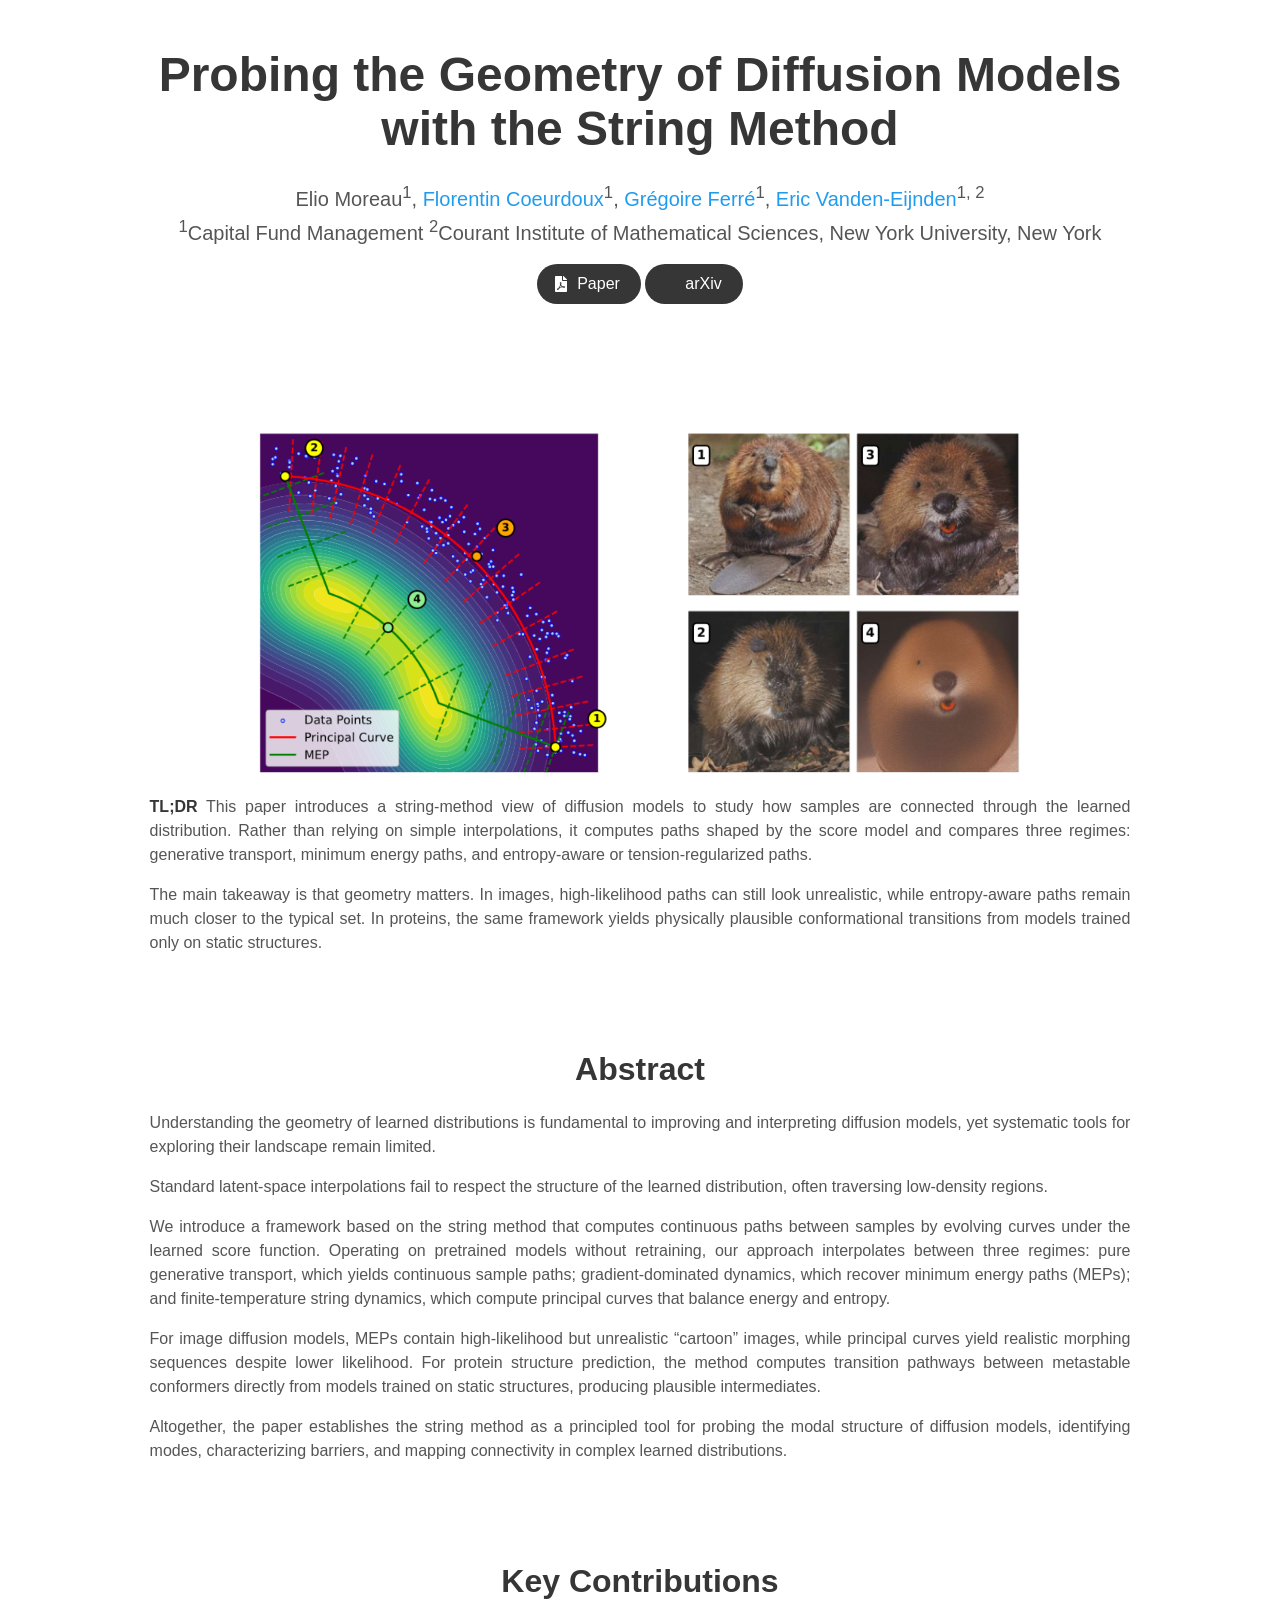
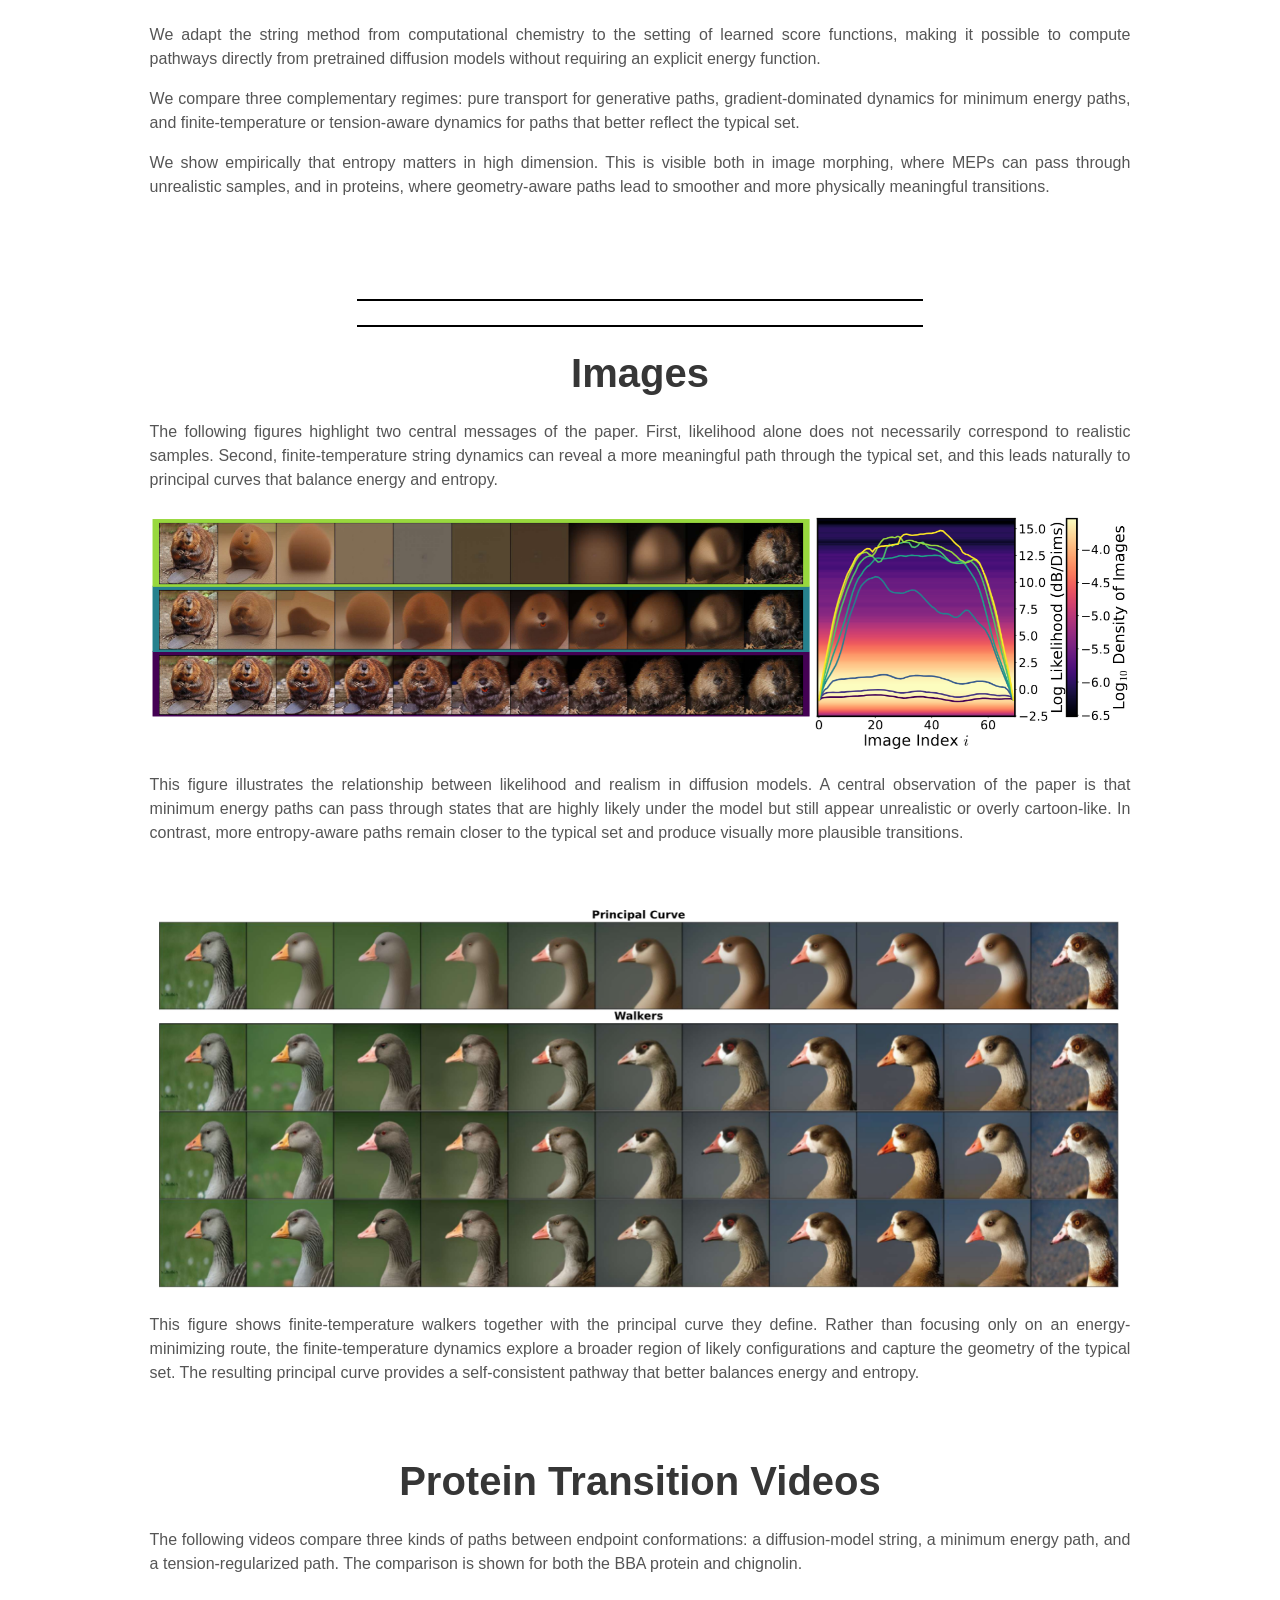
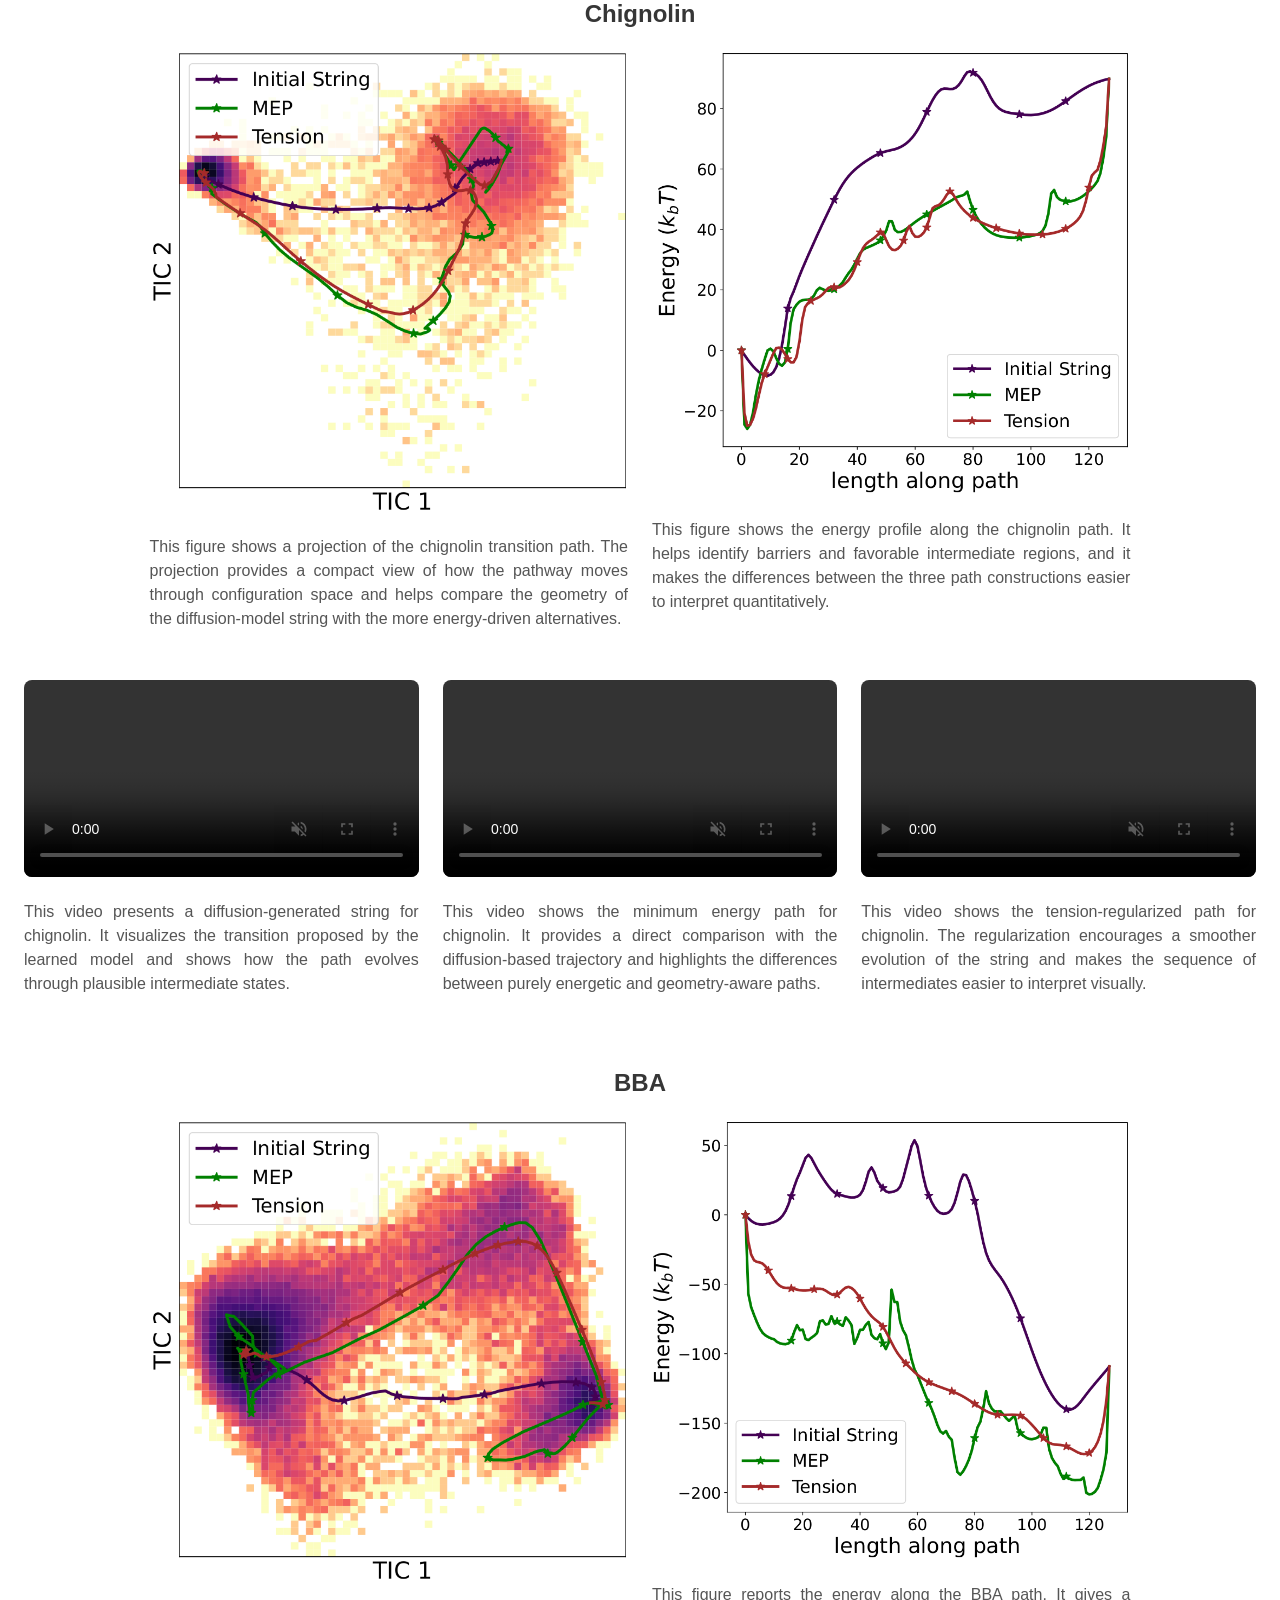
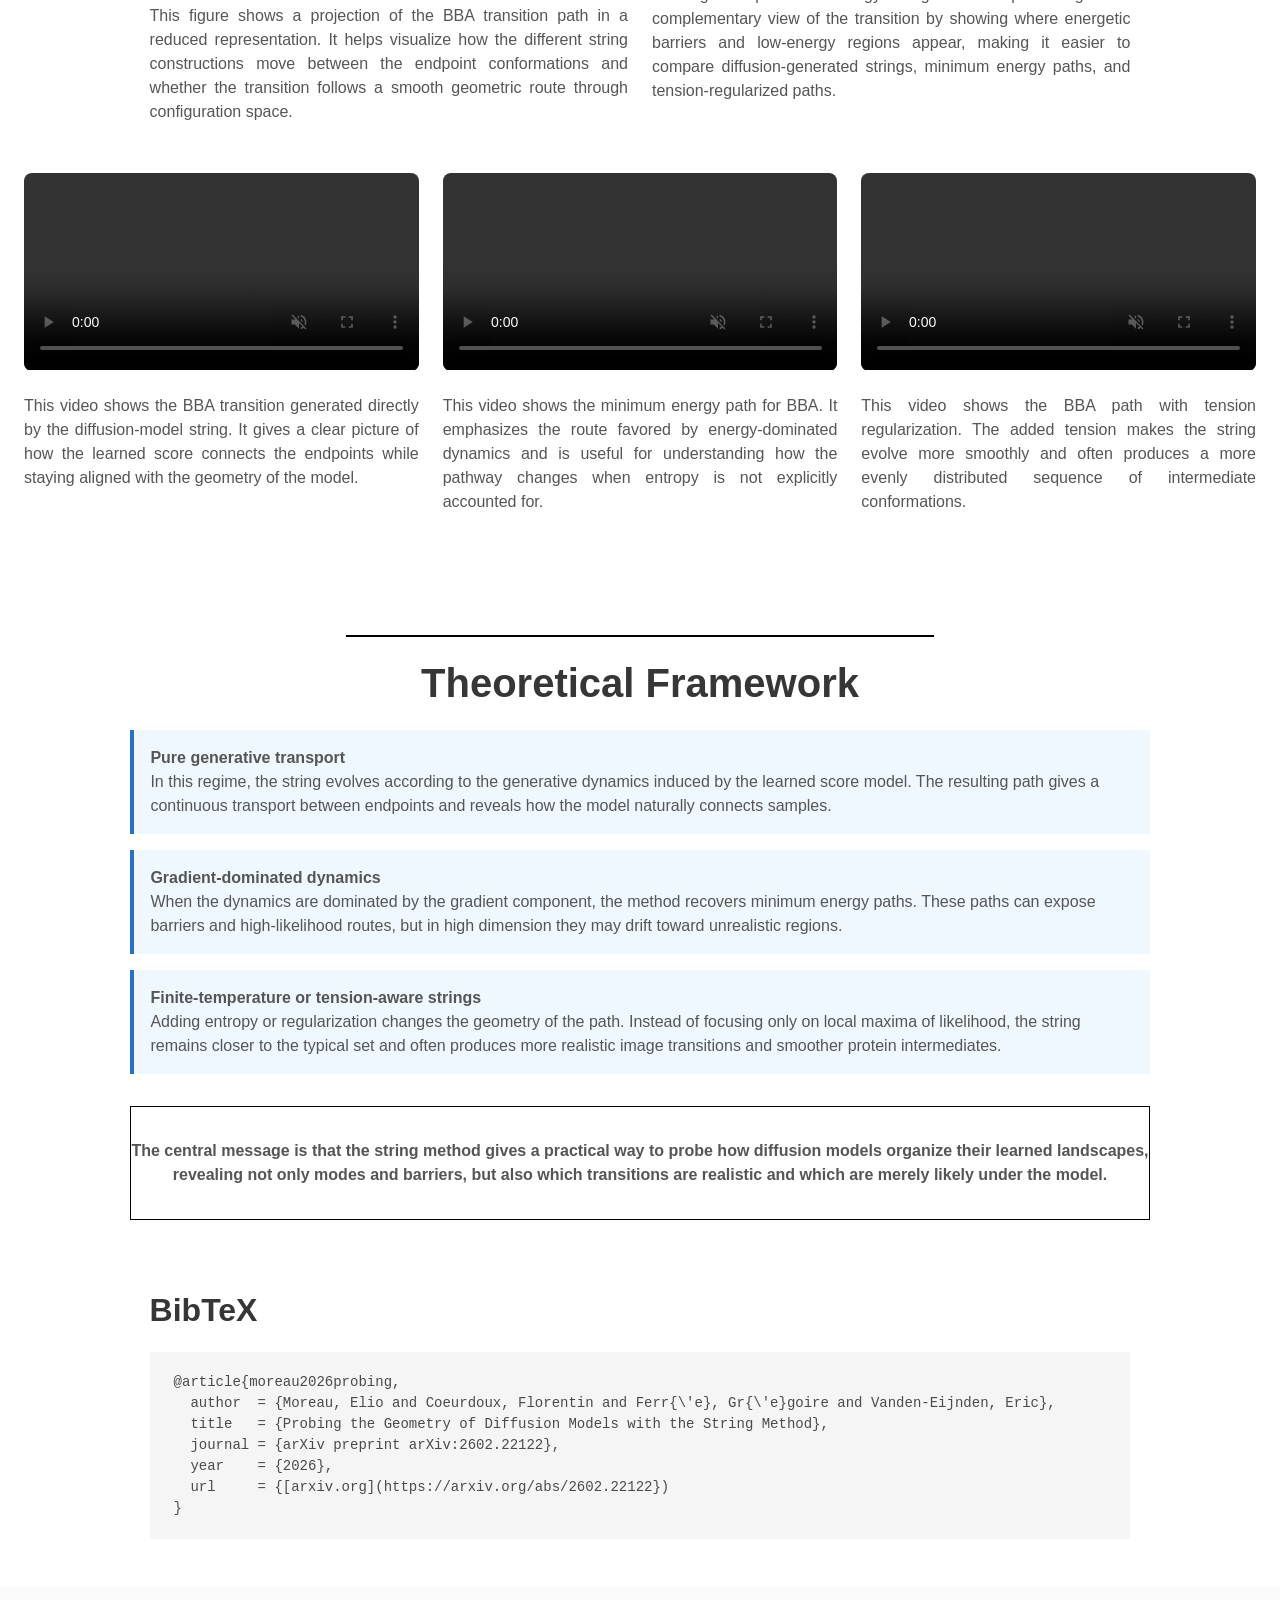
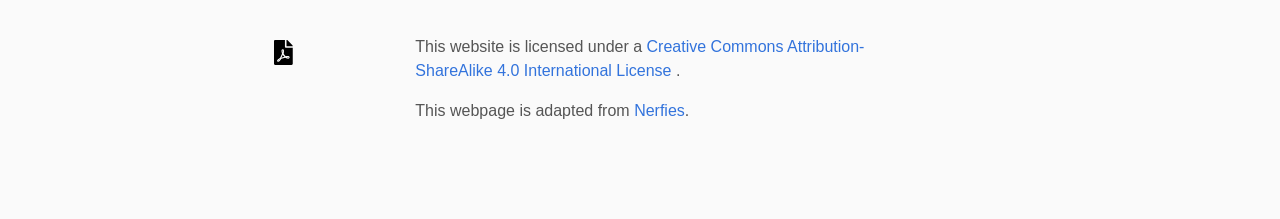
==== index.html @ 971c9875 "First commit" ====
<!DOCTYPE html>
<html lang="en">
  <head>
    <meta charset="utf-8" />
    <meta
      name="description"
      content="Project page for Probing the Geometry of Diffusion Models with the String Method."
    />
    <meta
      name="keywords"
      content="Diffusion Models, String Method, Minimum Energy Path, Protein Transitions, Generative Models"
    />
    <meta name="viewport" content="width=device-width, initial-scale=1.0" />

    <!--Embedd LateX dans ce fichier HTML-->
    <!-- <script defer src="[cdn.jsdelivr.net](https://cdn.jsdelivr.net/npm/mathjax@4/tex-chtml.js)"></script> -->
    <!-- KaTeX for LaTeX rendering -->
    <link
      rel="stylesheet"
      href="[cdn.jsdelivr.net](https://cdn.jsdelivr.net/npm/katex@0.16.9/dist/katex.min.css)"
      integrity="sha384-n8MVd4RsNIU0tAv4ct0nTaAbDJwPJzDEaqSD1odI+WdtXRGWt2kTvGFasHpSy3SV"
      crossorigin="anonymous"
    />
    <script
      defer
      src="[cdn.jsdelivr.net](https://cdn.jsdelivr.net/npm/katex@0.16.9/dist/katex.min.js)"
      integrity="sha384-XjKyOOlGwcjNTAIQHIpgOno0Hl1YQqzUOEleOLALmuqehneUG+vnGctmUb0ZY0l8"
      crossorigin="anonymous"
    ></script>
    <script
      defer
      src="[cdn.jsdelivr.net](https://cdn.jsdelivr.net/npm/katex@0.16.9/dist/contrib/auto-render.min.js)"
      integrity="sha384-+VBxd3r6XgURycqtZ117nYw44OOcIax56Z4dCRWbxyPt0Koah1uHoK0o4+/RRE05"
      crossorigin="anonymous"
      onload="renderMathInElement(document.body, {
      delimiters: [
        {left: '$$', right: '$$', display: true},
        {left: '$', right: '$', display: false}
      ]
    });"
    ></script>

    <title>Probing the Geometry of Diffusion Models with the String Method</title>

    <!-- Global site tag (gtag.js) - Google Analytics -->
    <script
      async
      src="[googletagmanager.com](https://www.googletagmanager.com/gtag/js?id=G-PYVRSFMDRL)"
    ></script>
    <script>
      window.dataLayer = window.dataLayer || [];

      function gtag() {
        dataLayer.push(arguments);
      }

      gtag("js", new Date());
      gtag("config", "G-PYVRSFMDRL");
    </script>

    <!--Add an icon on the navigator tab-->
    <link rel="icon" href="./static/images/cat.PNG" />

    <!-- Import CSS files -->
    <link
      href="[fonts.googleapis.com](https://fonts.googleapis.com/css?family=Google+Sans|Noto+Sans|Castoro)"
      rel="stylesheet"
    />

    <link rel="stylesheet" href="./static/css/bulma.min.css" />
    <link rel="stylesheet" href="./static/css/bulma-carousel.min.css" />
    <link rel="stylesheet" href="./static/css/bulma-slider.min.css" />
    <link rel="stylesheet" href="./static/css/fontawesome.all.min.css" />
    <link
      rel="stylesheet"
      href="[cdn.jsdelivr.net](https://cdn.jsdelivr.net/gh/jpswalsh/academicons@1/css/academicons.min.css)"
    />
    <link rel="stylesheet" href="./static/css/index.css" />

    <script src="[ajax.googleapis.com](https://ajax.googleapis.com/ajax/libs/jquery/3.5.1/jquery.min.js)"></script>
    <script defer src="./static/js/fontawesome.all.min.js"></script>
    <script src="./static/js/bulma-carousel.min.js"></script>
    <script src="./static/js/bulma-slider.min.js"></script>
    <script src="./static/js/index.js"></script>
  </head>

  <body>
    <section class="hero">
      <div class="hero-body">
        <div class="container is-max-desktop">
          <div class="columns is-centered">
            <div class="column is-four-fifths has-text-centered">
              <h1 class="title is-1 publication-title">
                Probing the Geometry of Diffusion Models with the String Method
              </h1>

              <div class="is-size-5 publication-authors">
                <span class="author-block">Elio Moreau<sup>1</sup>,</span>
                <span class="author-block">
                  <a href="[florentincdx.github.io](https://florentincdx.github.io/)" target="_blank">Florentin Coeurdoux</a><sup>1</sup>,
                </span>
                <span class="author-block">
                  <a href="[sites.google.com](https://sites.google.com/view/gferre/accueil)" target="_blank">Grégoire Ferré</a><sup>1</sup>,
                </span>
                <span class="author-block">
                  <a href="[wp.nyu.edu](https://wp.nyu.edu/courantinstituteofmathematicalsciences-eve2/)" target="_blank">Eric Vanden-Eijnden</a><sup>1, 2</sup>
                </span>
              </div>

              <div class="is-size-5 publication-authors">
                <span class="author-block"><sup>1</sup>Capital Fund Management</span>
                <span class="author-block"><sup>2</sup>Courant Institute of Mathematical Sciences, New York University, New York</span>
              </div>
              <!--
              <div class="has-text-centered" style="margin-top: 1.5em">
                <span class="tag is-info is-medium">ICML 2026</span>
              </div>
              -->
              <div class="column has-text-centered">
                <div class="publication-links">
                  <span class="link-block">
                    <a
                      href="[arxiv.org](https://arxiv.org/pdf/2602.22122.pdf)"
                      class="external-link button is-normal is-rounded is-dark"
                      target="_blank"
                    >
                      <span class="icon">
                        <i class="fas fa-file-pdf"></i>
                      </span>
                      <span>Paper</span>
                    </a>
                  </span>

                  <span class="link-block">
                    <a
                      href="[arxiv.org](https://arxiv.org/abs/2602.22122)"
                      class="external-link button is-normal is-rounded is-dark"
                      target="_blank"
                    >
                      <span class="icon">
                        <i class="ai ai-arxiv"></i>
                      </span>
                      <span>arXiv</span>
                    </a>
                  </span>

                  <!-- Uncomment if you want to add a code repo later -->
                  <!--
                  <span class="link-block">
                    <a
                      href="[github.com](https://github.com/your-repo)"
                      class="external-link button is-normal is-rounded is-dark"
                      target="_blank"
                    >
                      <span class="icon">
                        <i class="fab fa-github"></i>
                      </span>
                      <span>Code</span>
                    </a>
                  </span>
                  -->
                </div>
              </div>
            </div>
          </div>
        </div>
      </div>
    </section>

    <section class="section">
      <div class="container is-max-desktop">
        <div class="columns is-centered">
          <div class="column is-four-fifths has-text-centered">
            <div class="imgContainer" style="margin-bottom: 30px">
              <img
                src="static/images/teaser.png"
                alt="Teaser figure for Probing the Geometry of Diffusion Models with the String Method"
                height="80%"
                width="80%"
                style="position: relative; transform: translateY(12px)"
              />
            </div>
            <div class="content has-text-justified">
              <p>
                <strong>TL;DR</strong> This paper introduces a string-method view of diffusion models
                to study how samples are connected through the learned distribution. Rather than relying
                on simple interpolations, it computes paths shaped by the score model and compares three
                regimes: generative transport, minimum energy paths, and entropy-aware or tension-regularized paths.
              </p>
              <p>
                The main takeaway is that geometry matters. In images, high-likelihood paths can still look unrealistic,
                while entropy-aware paths remain much closer to the typical set. In proteins, the same framework yields
                physically plausible conformational transitions from models trained only on static structures.
              </p>
            </div>
          </div>
        </div>
      </div>
    </section>

    <section class="section">
      <div class="container is-max-desktop" style="margin-bottom: 100px">
        <div class="columns is-centered has-text-centered">
          <div class="column is-four-fifths">
            <h2 class="title is-3">Abstract</h2>
            <div class="content has-text-justified">
              <p>
                Understanding the geometry of learned distributions is fundamental to improving and
                interpreting diffusion models, yet systematic tools for exploring their landscape remain limited.
              </p>
              <p>
                Standard latent-space interpolations fail to respect the structure of the learned distribution,
                often traversing low-density regions.
              </p>
              <p>
                We introduce a framework based on the string method that computes continuous paths between
                samples by evolving curves under the learned score function. Operating on pretrained models
                without retraining, our approach interpolates between three regimes: pure generative transport,
                which yields continuous sample paths; gradient-dominated dynamics, which recover minimum energy
                paths (MEPs); and finite-temperature string dynamics, which compute principal curves that balance
                energy and entropy.
              </p>
              <p>
                For image diffusion models, MEPs contain high-likelihood but unrealistic “cartoon” images,
                while principal curves yield realistic morphing sequences despite lower likelihood. For protein
                structure prediction, the method computes transition pathways between metastable conformers
                directly from models trained on static structures, producing plausible intermediates.
              </p>
              <p>
                Altogether, the paper establishes the string method as a principled tool for probing the modal
                structure of diffusion models, identifying modes, characterizing barriers, and mapping connectivity
                in complex learned distributions.
              </p>
            </div>
          </div>
        </div>
      </div>

      <div class="container is-max-desktop" style="margin-bottom: 100px">
        <div class="columns is-centered has-text-centered">
          <div class="column is-four-fifths">
            <h2 class="title is-3">Key Contributions</h2>
            <div class="content has-text-justified">
              <p>
                We adapt the string method from computational chemistry to the setting of learned score functions,
                making it possible to compute pathways directly from pretrained diffusion models without requiring
                an explicit energy function.
              </p>
              <p>
                We compare three complementary regimes: pure transport for generative paths, gradient-dominated
                dynamics for minimum energy paths, and finite-temperature or tension-aware dynamics for paths that
                better reflect the typical set.
              </p>
              <p>
                We show empirically that entropy matters in high dimension. This is visible both in image morphing,
                where MEPs can pass through unrealistic samples, and in proteins, where geometry-aware paths lead to
                smoother and more physically meaningful transitions.
              </p>
            </div>
          </div>
        </div>
      </div>

      <hr
        style="
          border: 1px solid black;
          background: black;
          border: none;
          margin-left: 27%;
          margin-right: 27%;
        "
      />

      <hr
        style="
          border: 1px solid black;
          background: black;
          border: none;
          margin-left: 27%;
          margin-right: 27%;
        "
      />

      <div class="columns is-centered">
        <div class="column is-four-fifths">
          <h1 class="title is-2 has-text-centered">Images</h1>
          <p class="has-text-justified">
            The following figures highlight two central messages of the paper.
            First, likelihood alone does not necessarily correspond to realistic samples.
            Second, finite-temperature string dynamics can reveal a more meaningful path through the typical set,
            and this leads naturally to principal curves that balance energy and entropy.
          </p>
        </div>
      </div>

      <div class="columns is-centered" style="margin-bottom: 4%">
        <div class="column is-four-fifths">
          <div class="has-text-centered">
            <img
              src="static/images/likelihood_and_realism.png"
              alt="Relationship between likelihood and realism"
              style="border-radius: 8px; width: 100%;"
            />
          </div>
          <div class="content has-text-justified" style="margin-top: 1rem;">
            <p>
              This figure illustrates the relationship between likelihood and realism in diffusion models.
              A central observation of the paper is that minimum energy paths can pass through states that are
              highly likely under the model but still appear unrealistic or overly cartoon-like.
              In contrast, more entropy-aware paths remain closer to the typical set and produce visually more plausible transitions.
            </p>
          </div>
        </div>
      </div>

      <div class="columns is-centered" style="margin-bottom: 5%">
        <div class="column is-four-fifths">
          <div class="has-text-centered">
            <img
              src="static/images/finite_T_goose.png"
              alt="Finite-temperature walkers and principal curve"
              style="border-radius: 8px; width: 100%;"
            />
          </div>
          <div class="content has-text-justified" style="margin-top: 1rem;">
            <p>
              This figure shows finite-temperature walkers together with the principal curve they define.
              Rather than focusing only on an energy-minimizing route, the finite-temperature dynamics explore a broader region
              of likely configurations and capture the geometry of the typical set.
              The resulting principal curve provides a self-consistent pathway that better balances energy and entropy.
            </p>
          </div>
        </div>
      </div>


      <div class="columns is-centered">
        <div class="column is-four-fifths">
          <h1 class="title is-2 has-text-centered">Protein Transition Videos</h1>
          <p class="has-text-justified">
            The following videos compare three kinds of paths between endpoint conformations:
            a diffusion-model string, a minimum energy path, and a tension-regularized path.
            The comparison is shown for both the BBA protein and chignolin.
          </p>
        </div>
      </div>


      <div class="columns is-centered">
        <div class="column is-four-fifths">
          <h2 class="title is-4 has-text-centered">Chignolin</h2>
        </div>
      </div>

            <div class="columns is-centered" style="margin-bottom: 3%">
        <div class="column is-four-fifths">
          <div class="columns is-multiline">
            <div class="column is-6">
              <div class="has-text-centered">
                <img
                  src="static/images/chi_projection.png"
                  alt="Projection of the chignolin path"
                  style="border-radius: 8px; width: 100%;"
                />
              </div>
              <div class="content has-text-justified" style="margin-top: 1rem;">
                <p>
                  This figure shows a projection of the chignolin transition path.
                  The projection provides a compact view of how the pathway moves through configuration space
                  and helps compare the geometry of the diffusion-model string with the more energy-driven alternatives.
                </p>
              </div>
            </div>

            <div class="column is-6">
              <div class="has-text-centered">
                <img
                  src="static/images/chi_energy.png"
                  alt="Energy along the chignolin path"
                  style="border-radius: 8px; width: 100%;"
                />
              </div>
              <div class="content has-text-justified" style="margin-top: 1rem;">
                <p>
                  This figure shows the energy profile along the chignolin path.
                  It helps identify barriers and favorable intermediate regions,
                  and it makes the differences between the three path constructions easier to interpret quantitatively.
                </p>
              </div>
            </div>
          </div>
        </div>
      </div>


      <div class="columns is-centered is-multiline" style="margin-bottom: 5%">
        <div class="column is-4">
          <div class="has-text-centered">
            <video
              autoplay
              controls
              muted
              loop
              playsinline
              style="width: 100%; border-radius: 8px;"
            >
              <source src="./static/videos/chi_init.mp4" type="video/mp4" />
            </video>
          </div>
          <div class="content has-text-justified" style="margin-top: 1rem;">
            <p>
              This video presents a diffusion-generated string for chignolin. It visualizes the transition proposed by
              the learned model and shows how the path evolves through plausible intermediate states.
            </p>
          </div>
        </div>

        <div class="column is-4">
          <div class="has-text-centered">
            <video
              autoplay
              controls
              muted
              loop
              playsinline
              style="width: 100%; border-radius: 8px;"
            >
              <source src="./static/videos/chi_mep.mp4" type="video/mp4" />
            </video>
          </div>
          <div class="content has-text-justified" style="margin-top: 1rem;">
            <p>
              This video shows the minimum energy path for chignolin. It provides a direct comparison with the
              diffusion-based trajectory and highlights the differences between purely energetic and geometry-aware paths.
            </p>
          </div>
        </div>

        <div class="column is-4">
          <div class="has-text-centered">
            <video
              autoplay
              controls
              muted
              loop
              playsinline
              style="width: 100%; border-radius: 8px;"
            >
              <source src="./static/videos/chi_tension.mp4" type="video/mp4" />
            </video>
          </div>
          <div class="content has-text-justified" style="margin-top: 1rem;">
            <p>
              This video shows the tension-regularized path for chignolin. The regularization encourages a smoother
              evolution of the string and makes the sequence of intermediates easier to interpret visually.
            </p>
          </div>
        </div>
      </div>

      <div class="columns is-centered">
        <div class="column is-four-fifths">
          <h2 class="title is-4 has-text-centered">BBA</h2>
        </div>
      </div>

            <div class="columns is-centered" style="margin-bottom: 3%">
        <div class="column is-four-fifths">
          <div class="columns is-multiline">
            <div class="column is-6">
              <div class="has-text-centered">
                <img
                  src="static/images/bba_projection.png"
                  alt="Projection of the BBA path"
                  style="border-radius: 8px; width: 100%;"
                />
              </div>
              <div class="content has-text-justified" style="margin-top: 1rem;">
                <p>
                  This figure shows a projection of the BBA transition path in a reduced representation.
                  It helps visualize how the different string constructions move between the endpoint conformations
                  and whether the transition follows a smooth geometric route through configuration space.
                </p>
              </div>
            </div>

            <div class="column is-6">
              <div class="has-text-centered">
                <img
                  src="static/images/bba_energy.png"
                  alt="Energy along the BBA path"
                  style="border-radius: 8px; width: 100%;"
                />
              </div>
              <div class="content has-text-justified" style="margin-top: 1rem;">
                <p>
                  This figure reports the energy along the BBA path.
                  It gives a complementary view of the transition by showing where energetic barriers and low-energy regions appear,
                  making it easier to compare diffusion-generated strings, minimum energy paths, and tension-regularized paths.
                </p>
              </div>
            </div>
          </div>
        </div>
      </div>


      <div class="columns is-centered is-multiline" style="margin-bottom: 3%">
        <div class="column is-4">
          <div class="has-text-centered">
            <video
              autoplay
              controls
              muted
              loop
              playsinline
              style="width: 100%; border-radius: 8px;"
            >
              <source src="./static/videos/bba_init.mp4" type="video/mp4" />
            </video>
          </div>
          <div class="content has-text-justified" style="margin-top: 1rem;">
            <p>
              This video shows the BBA transition generated directly by the diffusion-model string. It gives a clear
              picture of how the learned score connects the endpoints while staying aligned with the geometry of the model.
            </p>
          </div>
        </div>

        <div class="column is-4">
          <div class="has-text-centered">
            <video
              autoplay
              controls
              muted
              loop
              playsinline
              style="width: 100%; border-radius: 8px;"
            >
              <source src="./static/videos/bba_mep.mp4" type="video/mp4" />
            </video>
          </div>
          <div class="content has-text-justified" style="margin-top: 1rem;">
            <p>
              This video shows the minimum energy path for BBA. It emphasizes the route favored by energy-dominated
              dynamics and is useful for understanding how the pathway changes when entropy is not explicitly accounted for.
            </p>
          </div>
        </div>

        <div class="column is-4">
          <div class="has-text-centered">
            <video
              autoplay
              controls
              muted
              loop
              playsinline
              style="width: 100%; border-radius: 8px;"
            >
              <source src="./static/videos/bba_tension.mp4" type="video/mp4" />
            </video>
          </div>
          <div class="content has-text-justified" style="margin-top: 1rem;">
            <p>
              This video shows the BBA path with tension regularization. The added tension makes the string evolve more
              smoothly and often produces a more evenly distributed sequence of intermediate conformations.
            </p>
          </div>
        </div>
      </div>
    </section>

    <hr
      style="
        border: 1px solid black;
        background: black;
        border: none;
        margin-left: 27%;
        margin-right: 27%;
      "
    />

    <div class="columns is-centered">
      <div class="column is-four-fifths">
        <h1 class="title is-2 has-text-centered">Theoretical Framework</h1>

        <p
          style="
            background-color: #f0f8ff;
            padding: 1em;
            border-left: 4px solid #2970cc;
            margin: 1em 0;
          "
        >
          <b>Pure generative transport</b><br />
          In this regime, the string evolves according to the generative dynamics induced by the learned score model.
          The resulting path gives a continuous transport between endpoints and reveals how the model naturally connects samples.
        </p>

        <p
          style="
            background-color: #f0f8ff;
            padding: 1em;
            border-left: 4px solid #2970cc;
            margin: 1em 0;
          "
        >
          <b>Gradient-dominated dynamics</b><br />
          When the dynamics are dominated by the gradient component, the method recovers minimum energy paths.
          These paths can expose barriers and high-likelihood routes, but in high dimension they may drift toward unrealistic regions.
        </p>

        <p
          style="
            background-color: #f0f8ff;
            padding: 1em;
            border-left: 4px solid #2970cc;
            margin: 1em 0;
          "
        >
          <b>Finite-temperature or tension-aware strings</b><br />
          Adding entropy or regularization changes the geometry of the path. Instead of focusing only on local maxima of likelihood,
          the string remains closer to the typical set and often produces more realistic image transitions and smoother protein intermediates.
        </p>

        <div
          class="has-text-centered"
          style="
            margin-top: 2rem;
            border-style: solid;
            border-color: black;
            border-width: 0.1rem;
            padding-top: 2rem;
            padding-bottom: 2rem;
          "
        >
          <b>
            The central message is that the string method gives a practical way to probe how diffusion models organize
            their learned landscapes, revealing not only modes and barriers, but also which transitions are realistic
            and which are merely likely under the model.
          </b>
        </div>
      </div>
    </div>

    <section class="section" id="BibTeX">
      <div class="columns is-centered">
        <div class="column is-four-fifths">
          <h2 class="title is-3">BibTeX</h2>
          <pre><code>@article{moreau2026probing,
  author  = {Moreau, Elio and Coeurdoux, Florentin and Ferr{\'e}, Gr{\'e}goire and Vanden-Eijnden, Eric},
  title   = {Probing the Geometry of Diffusion Models with the String Method},
  journal = {arXiv preprint arXiv:2602.22122},
  year    = {2026},
  url     = {[arxiv.org](https://arxiv.org/abs/2602.22122})
}</code></pre>
        </div>
      </div>
    </section>

    <footer class="footer">
      <div class="container">
        <div class="content has-text-centered">
          <a class="icon-link" href="[arxiv.org](https://arxiv.org/pdf/2602.22122.pdf)" target="_blank">
            <i class="fas fa-file-pdf"></i>
          </a>
          <a class="icon-link" href="[arxiv.org](https://arxiv.org/abs/2602.22122)" target="_blank">
            <i class="ai ai-arxiv"></i>
          </a>
        </div>
        <div class="columns is-centered">
          <div class="column is-8">
            <div class="content">
              <p>
                This website is licensed under a
                <a
                  rel="license"
                  href="[creativecommons.org](http://creativecommons.org/licenses/by-sa/4.0/)"
                >
                  Creative Commons Attribution-ShareAlike 4.0 International License
                </a>.
              </p>
              <p>
                This webpage is adapted from
                <a href="[github.com](https://github.com/nerfies/nerfies.github.io)">Nerfies</a>.
              </p>
            </div>
          </div>
        </div>
      </div>
    </footer>
  </body>
</html>
---- static/css/index.css ----
.arrow-container {
  text-align: center;
  /* Centre le texte et la flèche */
  margin-top: 1rem;
  /* Espacement au-dessus de la flèche */
}

.arrow {
  width: 60%;
  /* Longueur de la flèche */
  height: .2rem;
  /* Épaisseur de la flèche */
  background-color: black;
  /* Couleur de la flèche */
  position: relative;
  /* Positionnement relatif pour le pseudo-élément */
  display: inline-block;
  /* Utilisé pour centrer correctement */
}

.arrow:after {
  content: '';
  position: absolute;
  top: -.55rem;
  /* Ajustement vertical pour le triangle */
  right: -1rem;
  /* Ajustement horizontal pour le triangle */
  border-width: .65rem;
  /* Taille de la pointe de la flèche */
  border-style: solid;
  /* Type de bord */
  border-color: transparent transparent transparent black;
  /* Couleurs du triangle */
}

/*========================================================================================================*/

/* Fix pour l'alignement horizontal des images/vidéos */

.imgContainer {
  display: flex;
  flex-direction: column;
  min-height: 5px;
  max-height: auto;
  /* Crucial : aligne le haut des conteneurs */
  text-align: center;
  margin: 0 10px;
}

.imgContainer img,
.imgContainer video {
  display: block !important;
  height: auto !important;
  max-width: 100% !important;
  margin: 0 auto !important;
  margin-bottom: auto !important;
}

.imgContainer p {
  /* Hauteur minimale fixe pour éviter le décalage */
  display: flex;
  flex-direction: column;
  min-height: 3em;
  /* Assez pour 2 lignes */
  margin-top: auto;
  margin-bottom: 0;
  height: auto;
  line-height: 1;
  font-size: 0.9em;

  /* Optionnel : centre le texte verticalement */
  display: flex;
  align-items: center;
  justify-content: center;
}

/* Responsive mobile */
@media (max-width: 768px) {
  .imgContainer {
    width: 45%;
    /* 2 images par ligne sur mobile */
    margin: auto;
    border-style: none;
  }

  .imgContainer img,
  .imgContainer video {
    width: 100%;
  }

  .imgContainer p {
    font-size: 0.8em;
    min-height: 3.5em;
    /* Un peu plus sur mobile car le texte wrap plus */
  }
}

@media (max-width: 480px) {
  .imgContainer {
    width: 100%;
    /* 1 image par ligne sur très petit écran */
    margin: 10px auto;
  }
}

/*========================================================================================================*/

body {
  color: #555;
  font-family: 'Noto Sans', sans-serif;
}

.imgContainer {
  max-width: 100%;
  height: auto;
  float: left;
}

hr {
  border: 1rem solid black;
}

.container {
  display: flex;
  /* Utiliser flexbox pour aligner l'image et les vidéos */
  /* Aligner verticalement au centre */
  justify-content: center;
  max-width: 1000em;
  /* Largeur maximale du conteneur */
  margin: auto;
  /* Centrer le conteneur */
}

.container video {
  margin: 10px;
  /* Espacement entre les vidéos */
  max-width: 100%;
  /* S'adapter à l'écran */
}

.footer .icon-link {
  font-size: 25px;
  color: #000;
}

.link-block a {
  margin-top: 5px;
  margin-bottom: 5px;
}

.dnerf {
  font-variant: small-caps;
}


.teaser .hero-body {
  padding-top: 0;
  padding-bottom: 3rem;
}

.teaser {
  font-family: 'Google Sans', sans-serif;
}


.publication-title {}

.publication-banner {
  max-height: parent;

}

.publication-banner video {
  position: relative;
  left: auto;
  top: auto;
  transform: none;
  object-fit: fit;
}

.publication-header .hero-body {}

.publication-title {
  font-family: 'Google Sans', sans-serif;
}

.publication-authors {
  font-family: 'Google Sans', sans-serif;
}

.publication-venue {
  color: #555;
  width: fit-content;
  font-weight: bold;
}

.publication-awards {
  color: #ff3860;
  width: fit-content;
  font-weight: bolder;
}

.publication-authors {}

.publication-authors a {
  color: hsl(204, 86%, 53%) !important;
}

.publication-authors a:hover {
  text-decoration: underline;
}

.author-block {
  display: inline-block;
}

.publication-banner img {}

.publication-authors {
  /*color: #4286f4;*/
}

.publication-video {
  position: relative;
  width: 100%;
  height: 0;
  padding-bottom: 56.25%;

  overflow: hidden;
  border-radius: 10px !important;
}

.publication-video iframe {
  position: absolute;
  top: 0;
  left: 0;
  width: 100%;
  height: 100%;
}

.publication-body img {}

.results-carousel {
  overflow: hidden;
}

.results-carousel .item {
  margin: 5px;
  overflow: hidden;
  border: 1px solid #bbb;
  border-radius: 10px;
  padding: 0;
  font-size: 0;
}

.results-carousel video {
  margin: 0;
}


.interpolation-panel {
  background: #f5f5f5;
  border-radius: 10px;
}

.interpolation-panel .interpolation-image {
  width: 100%;
  border-radius: 5px;
}

.interpolation-video-column {}

.interpolation-panel .slider {
  margin: 0 !important;
}

.interpolation-panel .slider {
  margin: 0 !important;
}

#interpolation-image-wrapper {
  width: 100%;
}

#interpolation-image-wrapper img {
  border-radius: 5px;
}
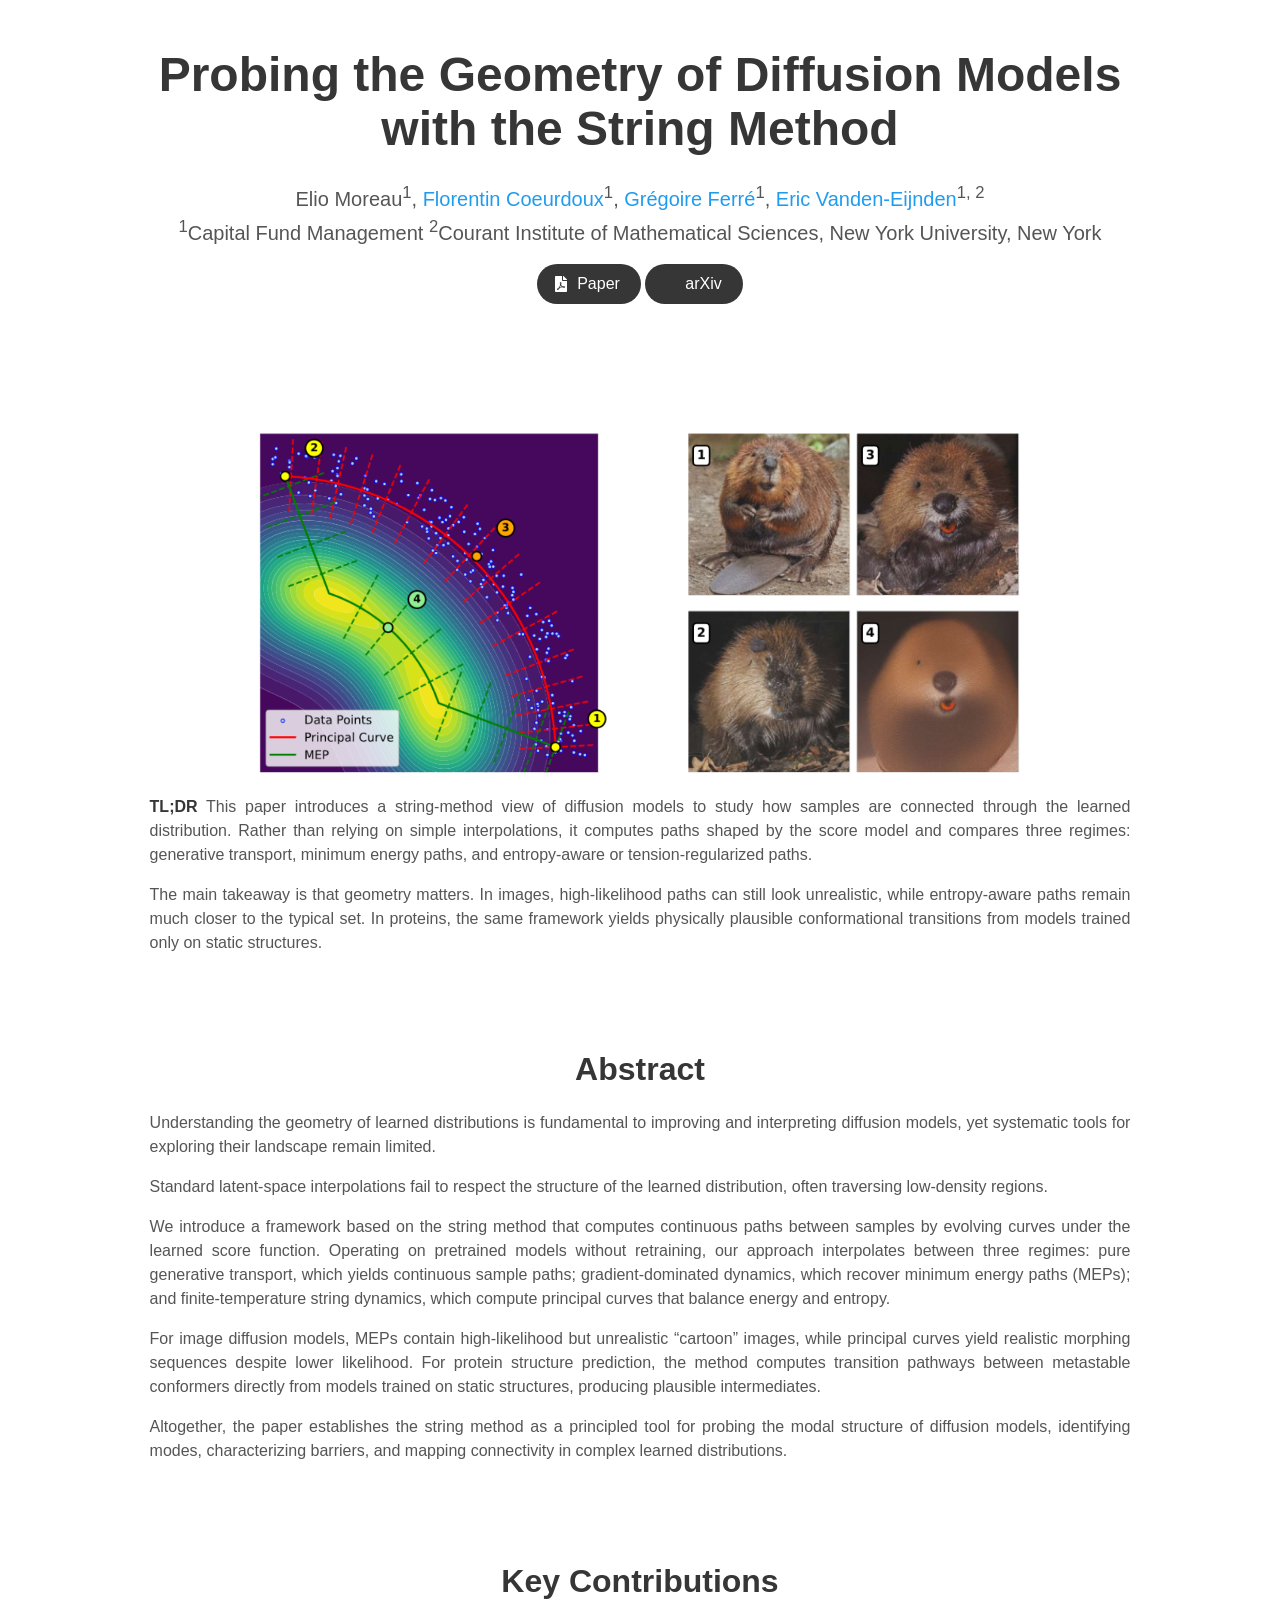
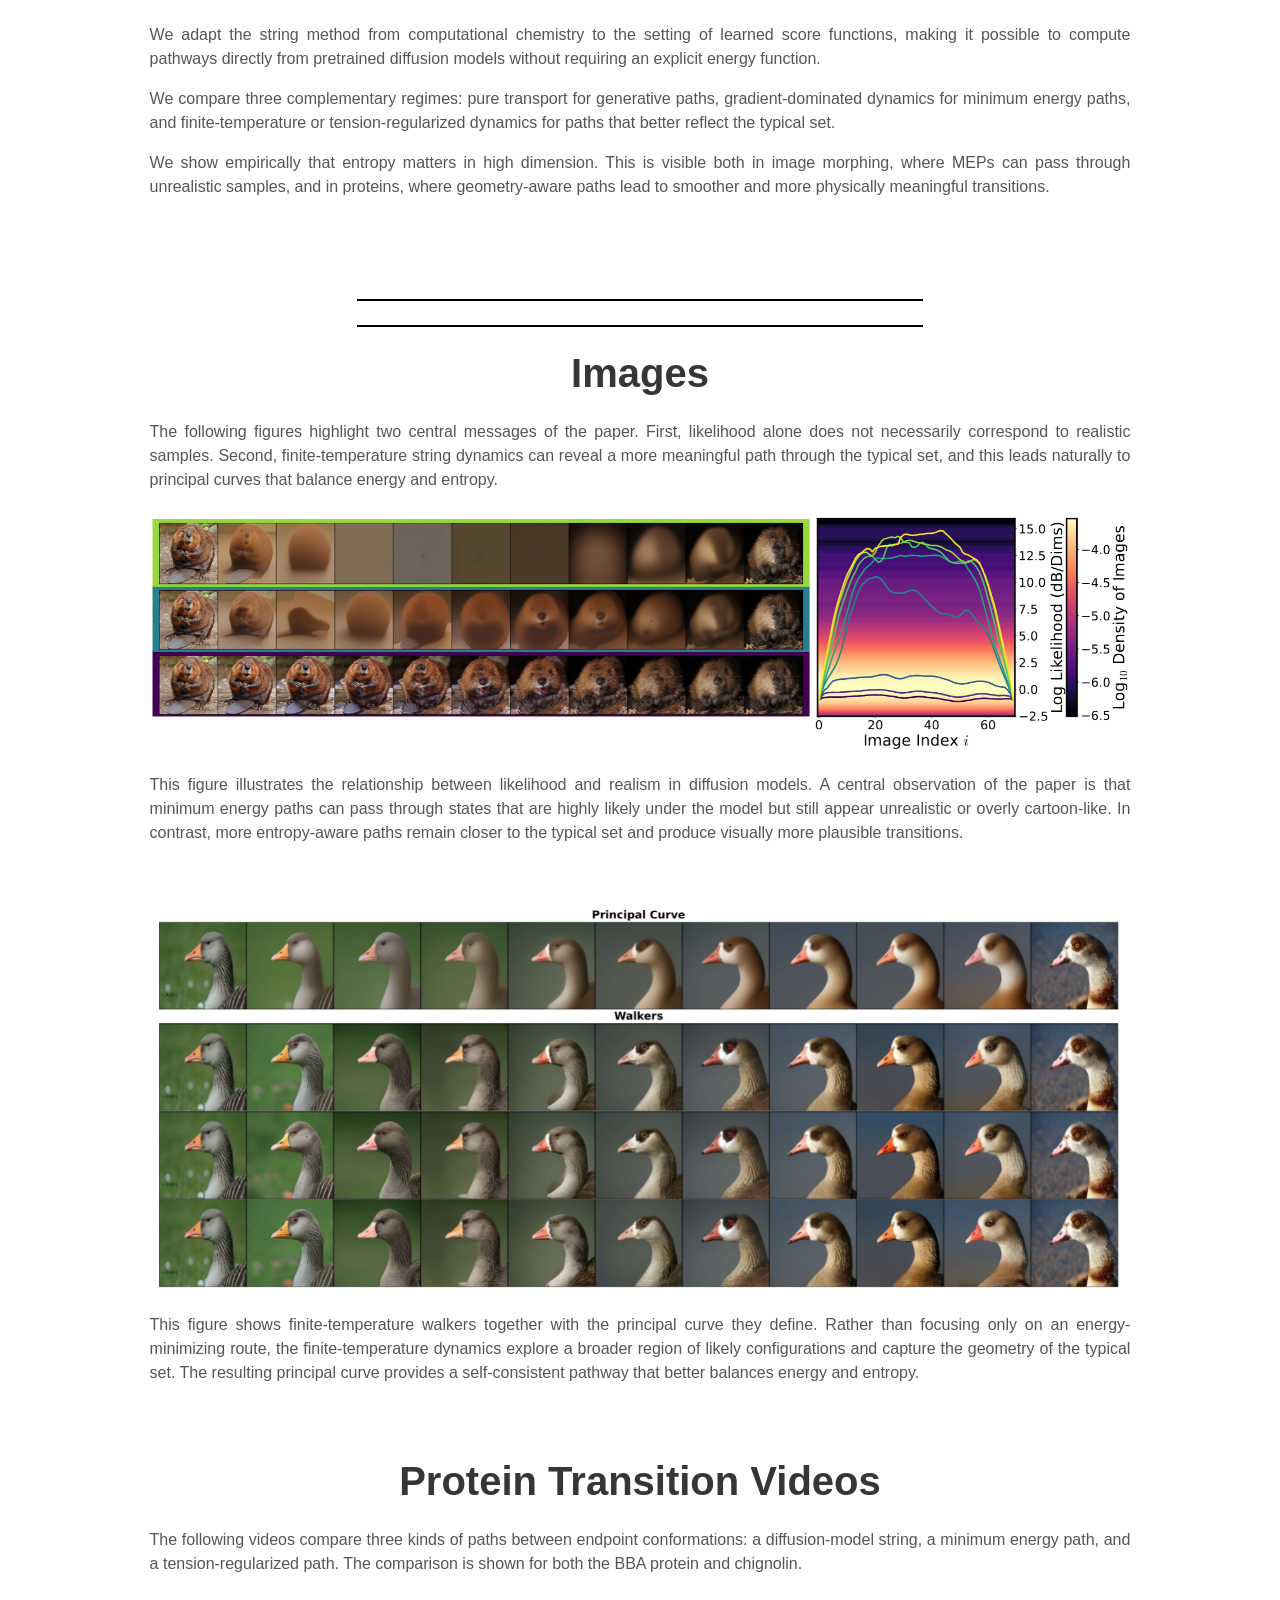
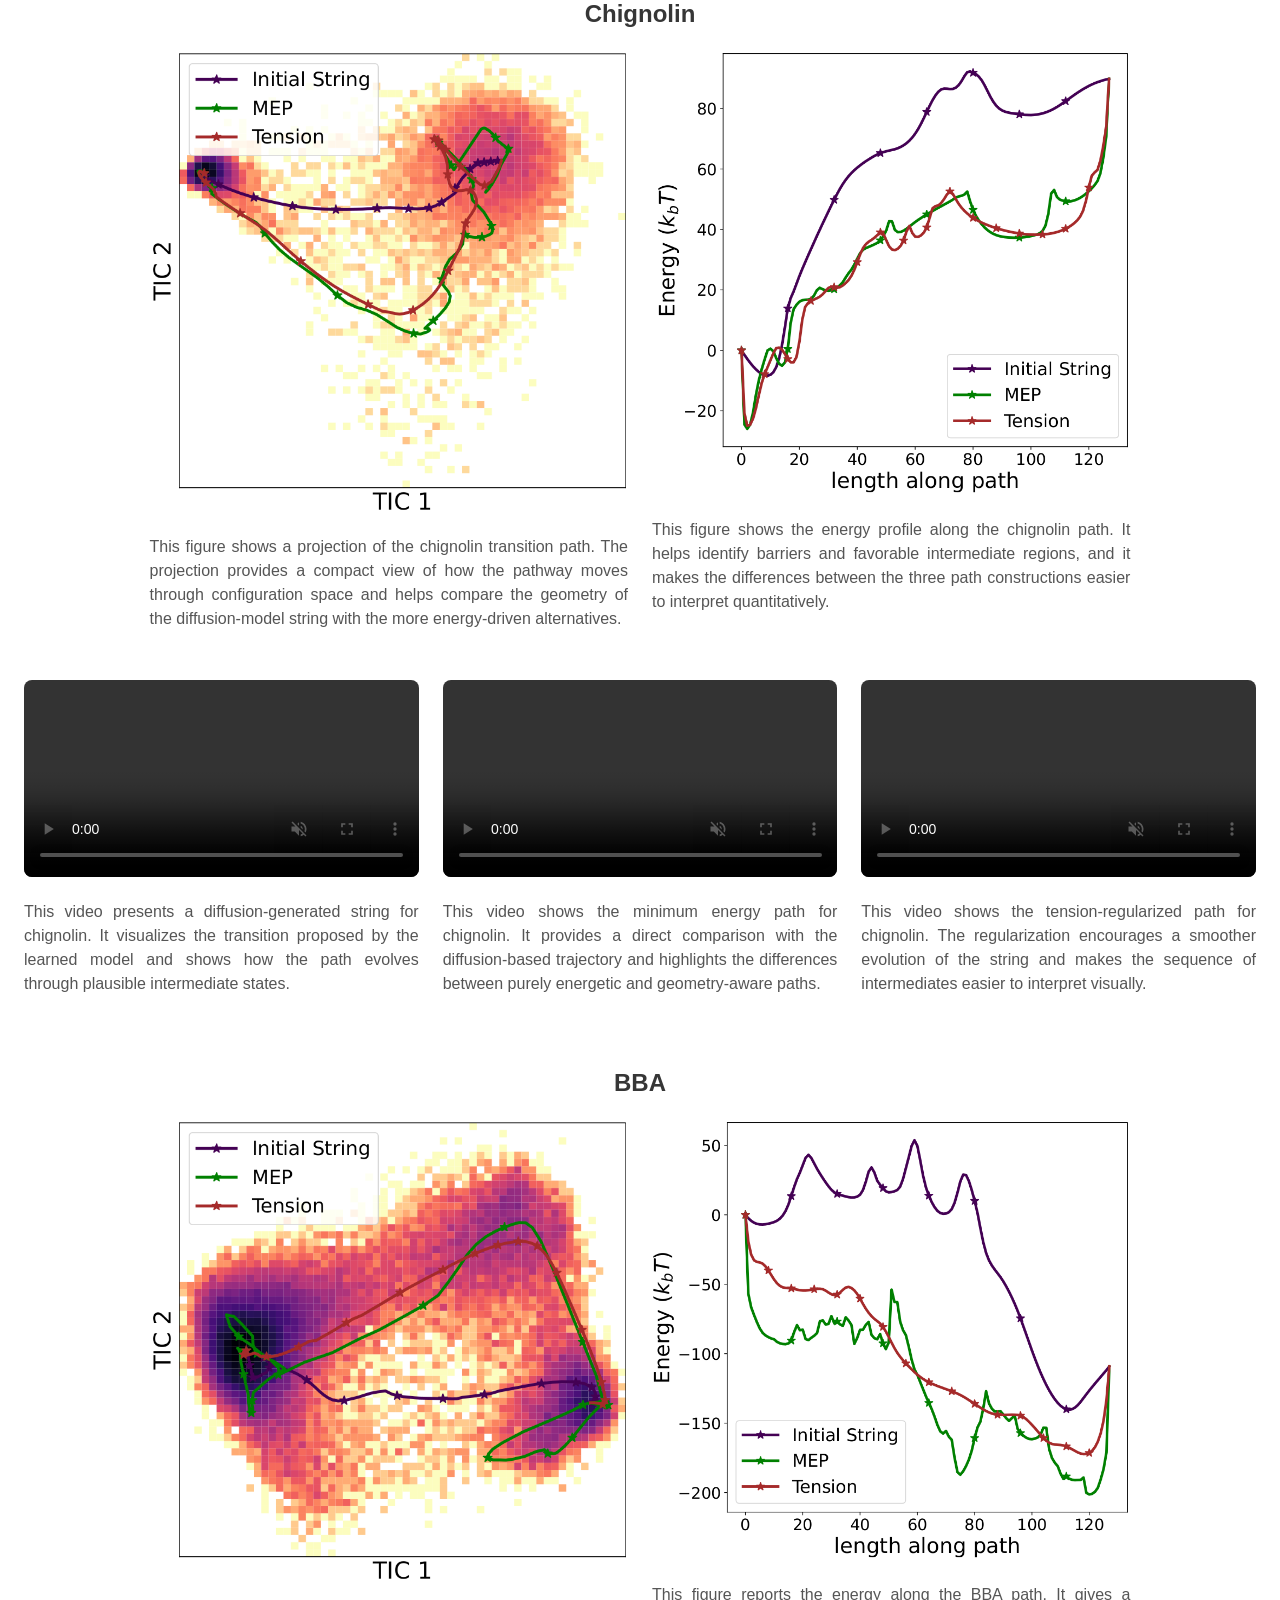
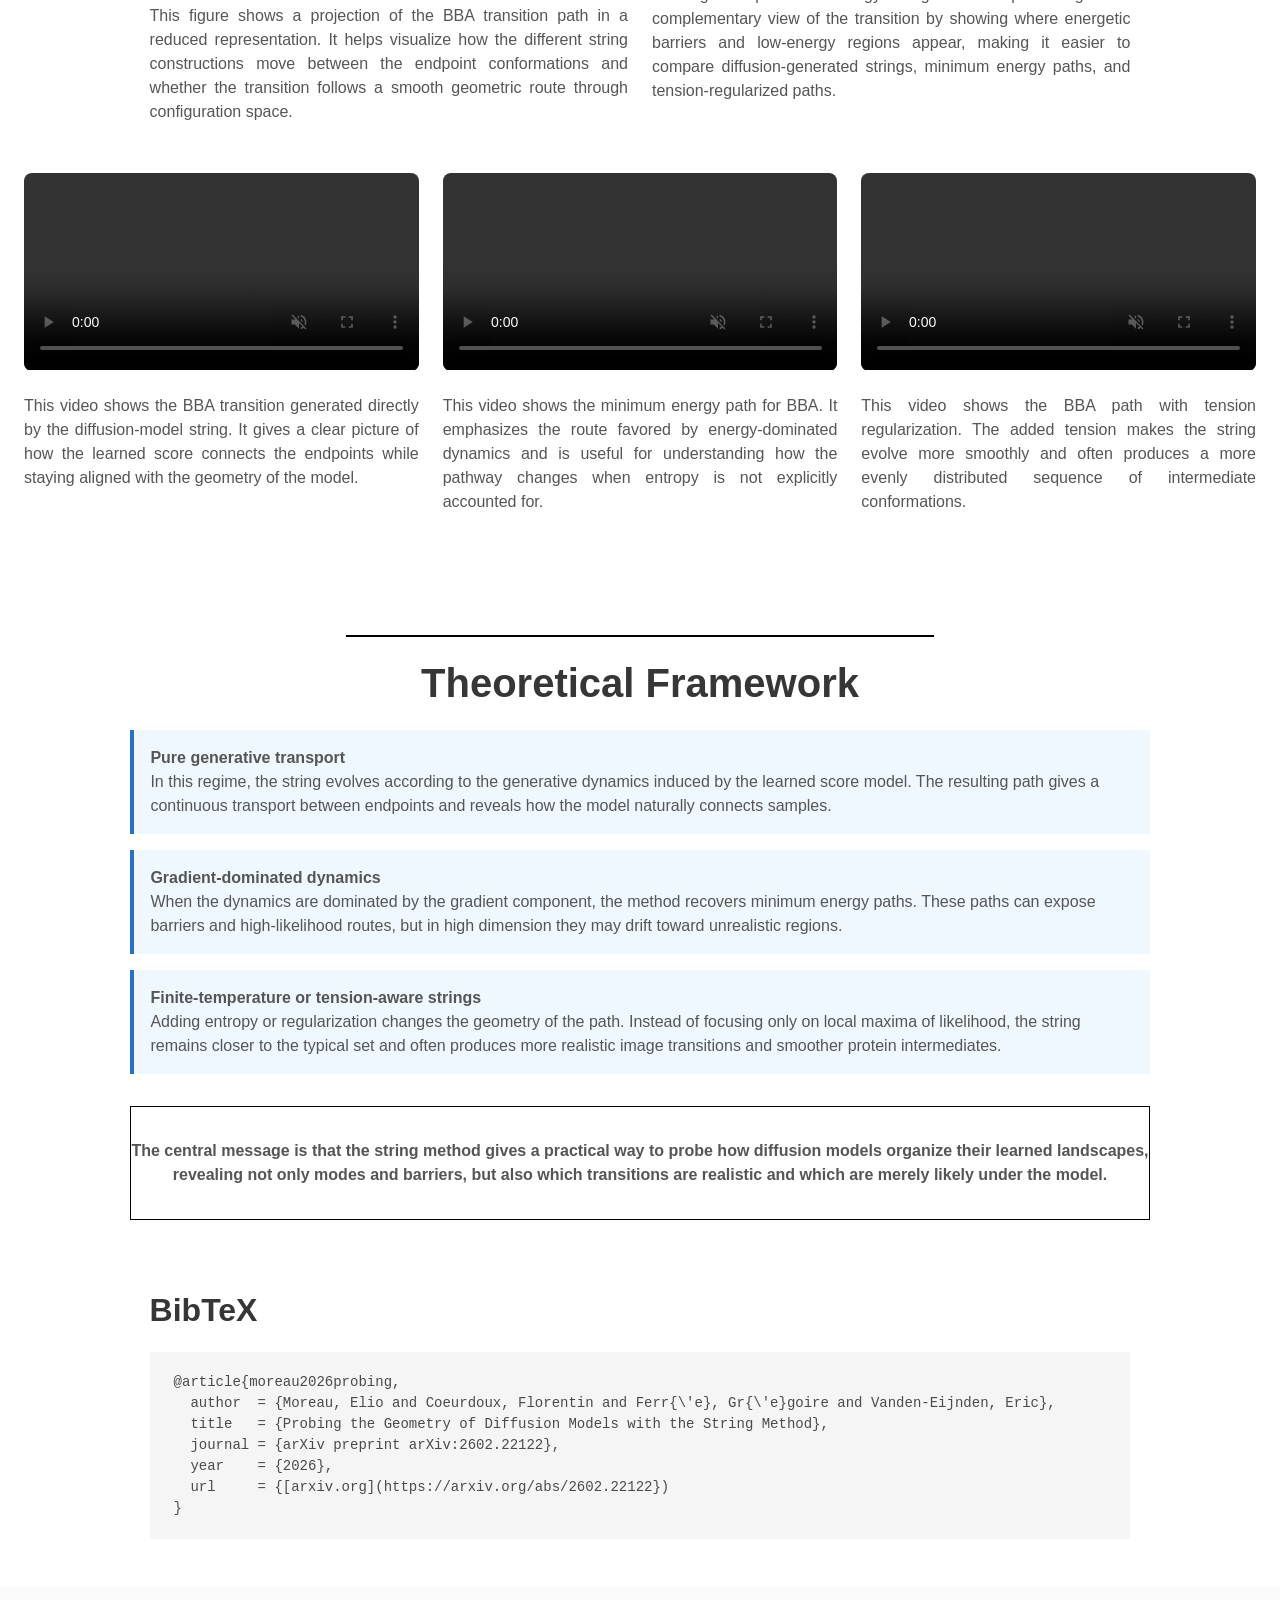
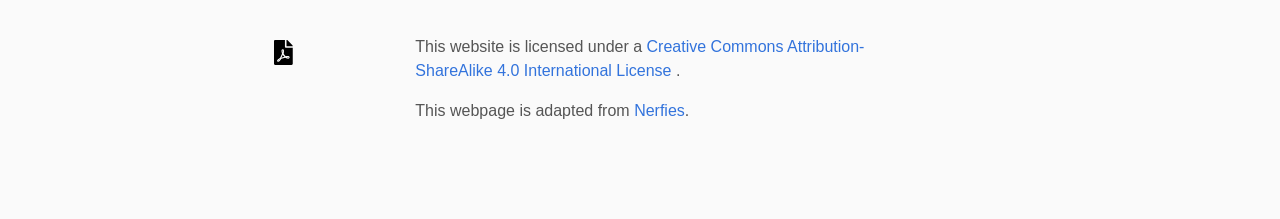
==== commit b9ff8e67: "Small typo in index" ====
--- a/index.html
+++ b/index.html
@@ -248,7 +248,7 @@
               </p>
               <p>
                 We compare three complementary regimes: pure transport for generative paths, gradient-dominated
-                dynamics for minimum energy paths, and finite-temperature or tension-aware dynamics for paths that
+                dynamics for minimum energy paths, and finite-temperature or tension-regularized dynamics for paths that
                 better reflect the typical set.
               </p>
               <p>
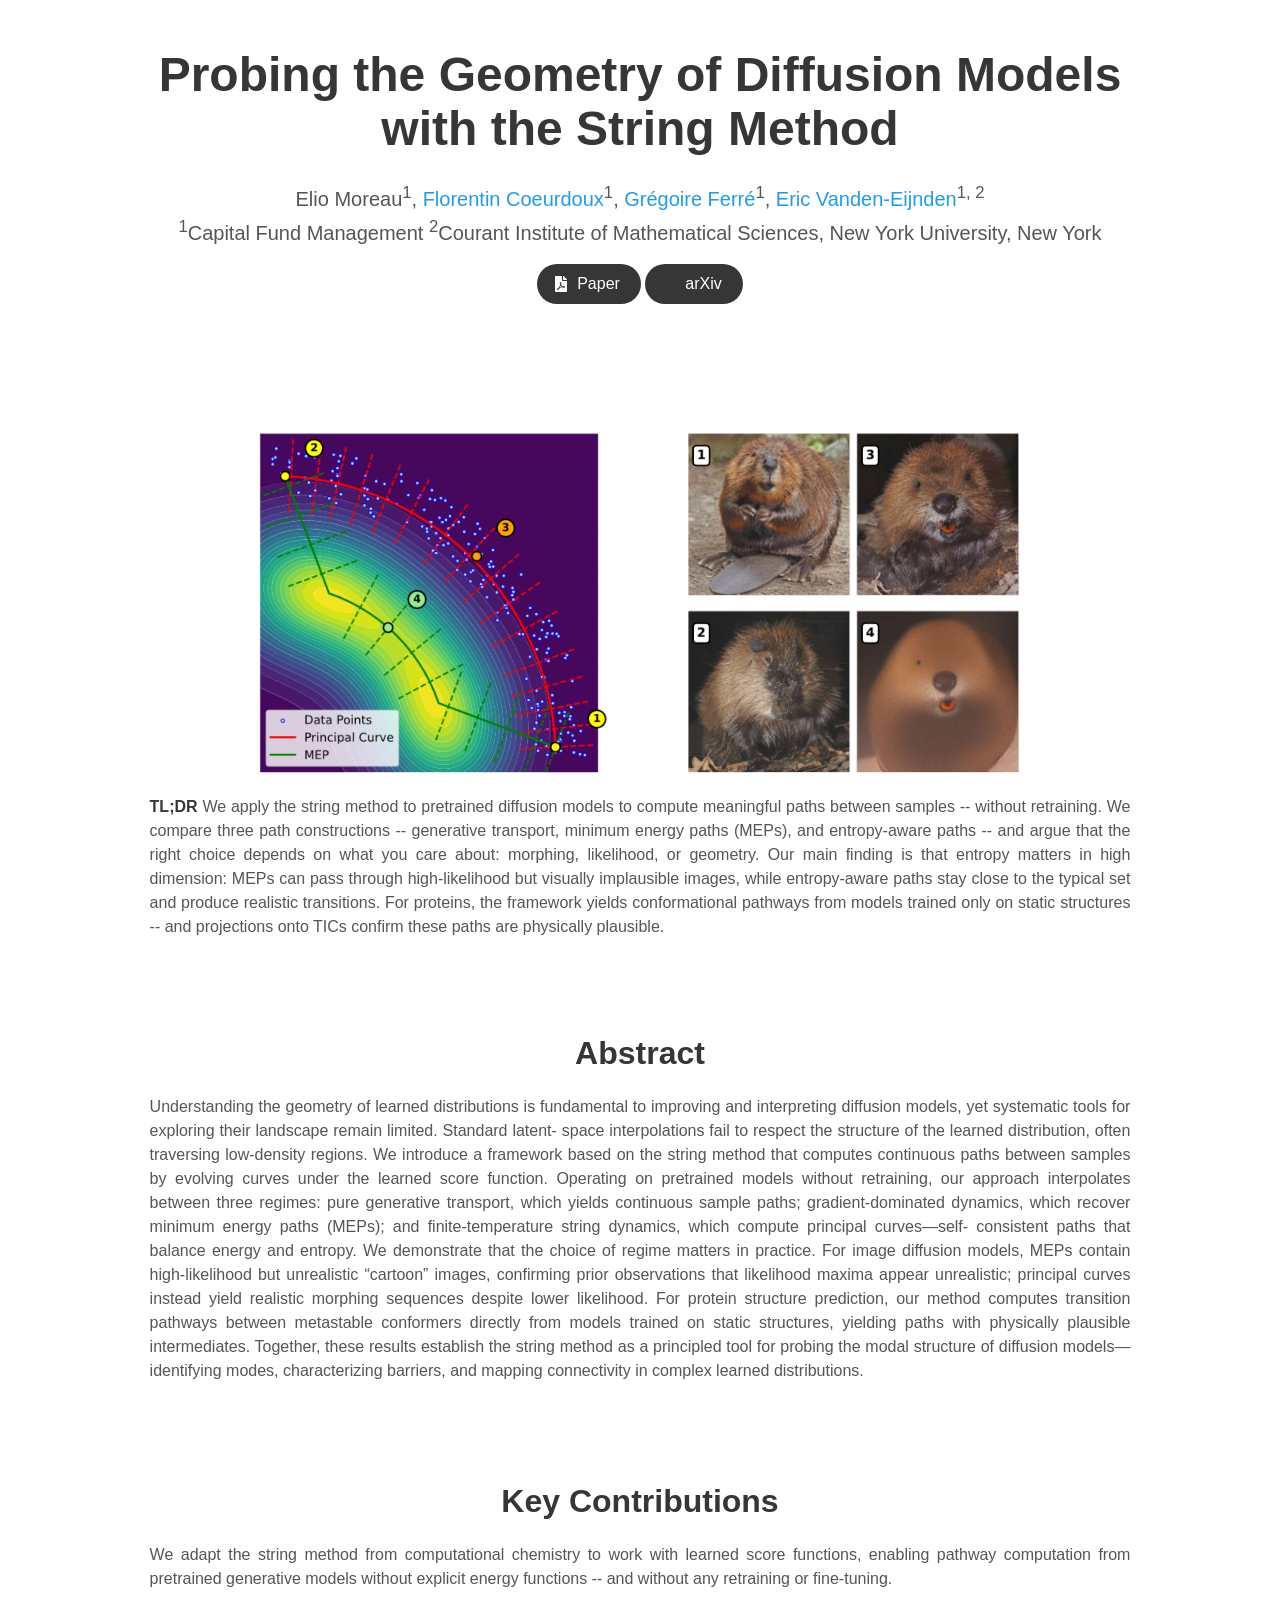
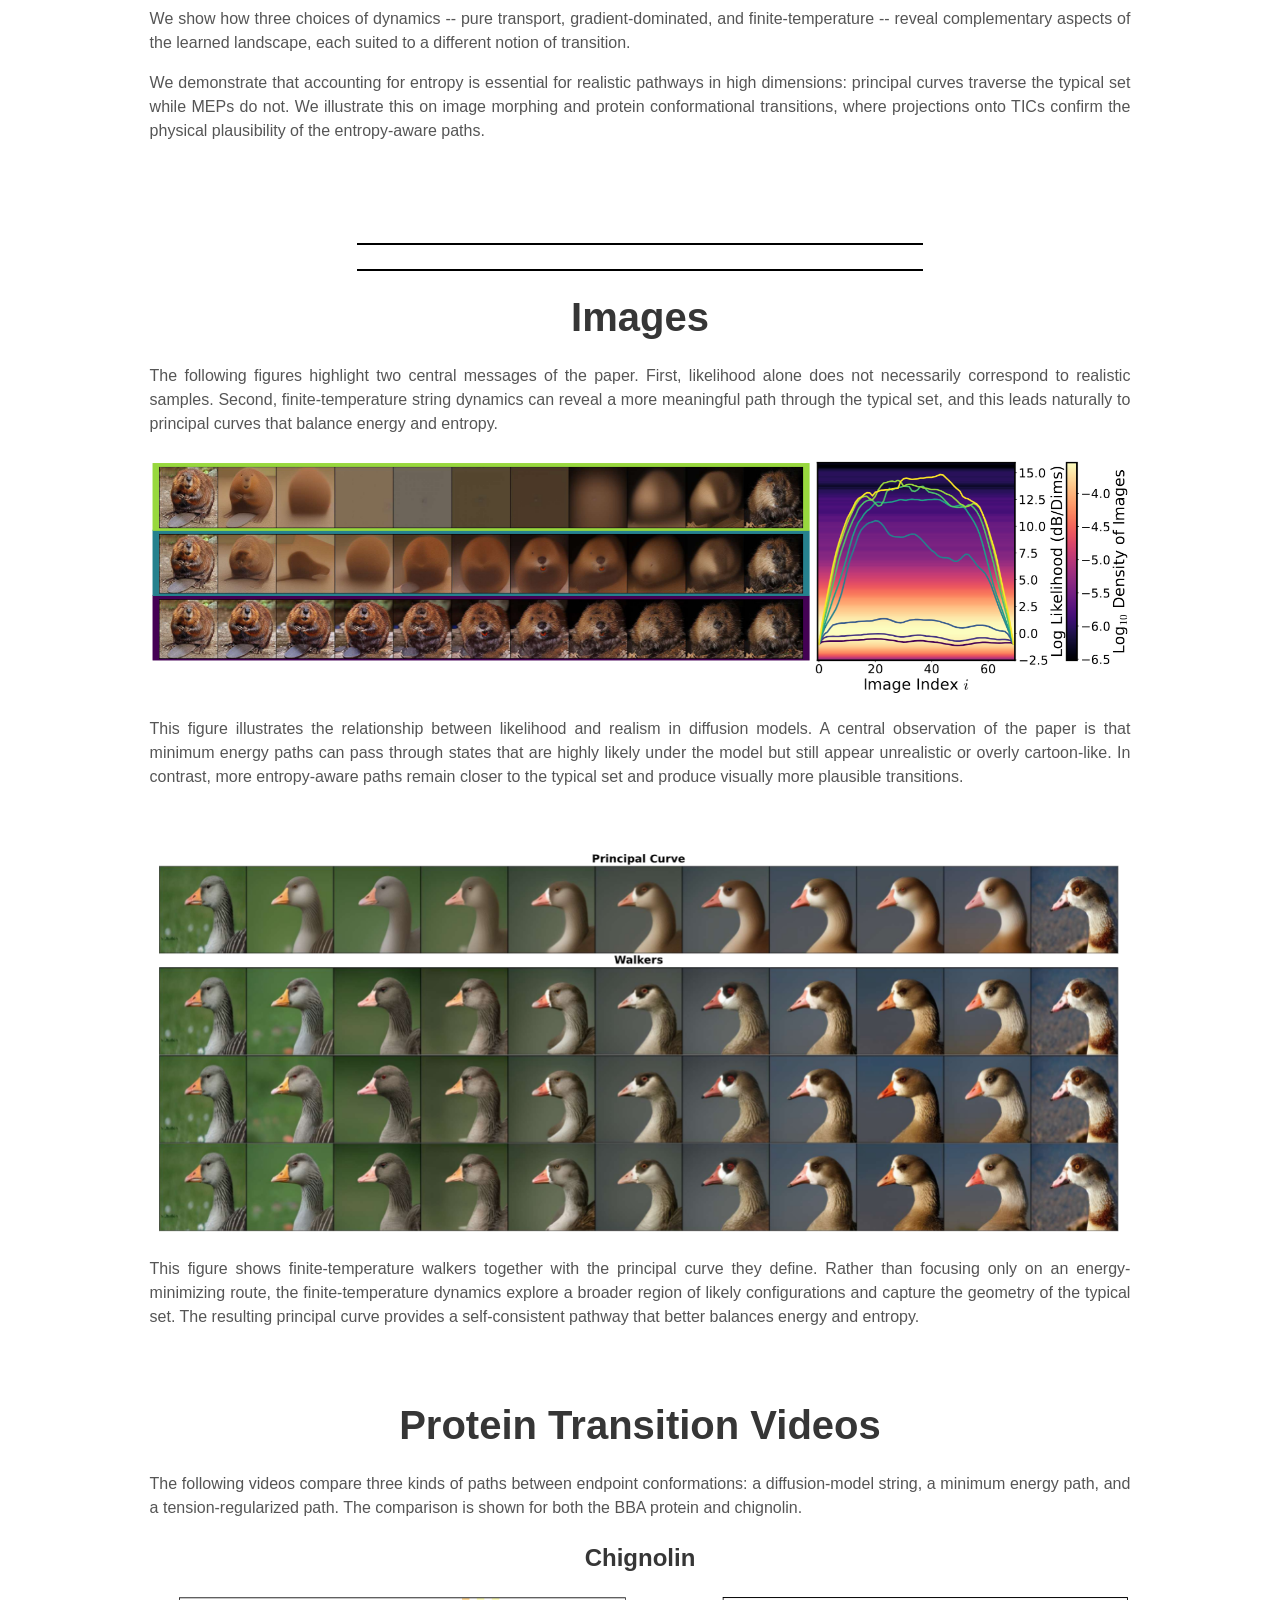
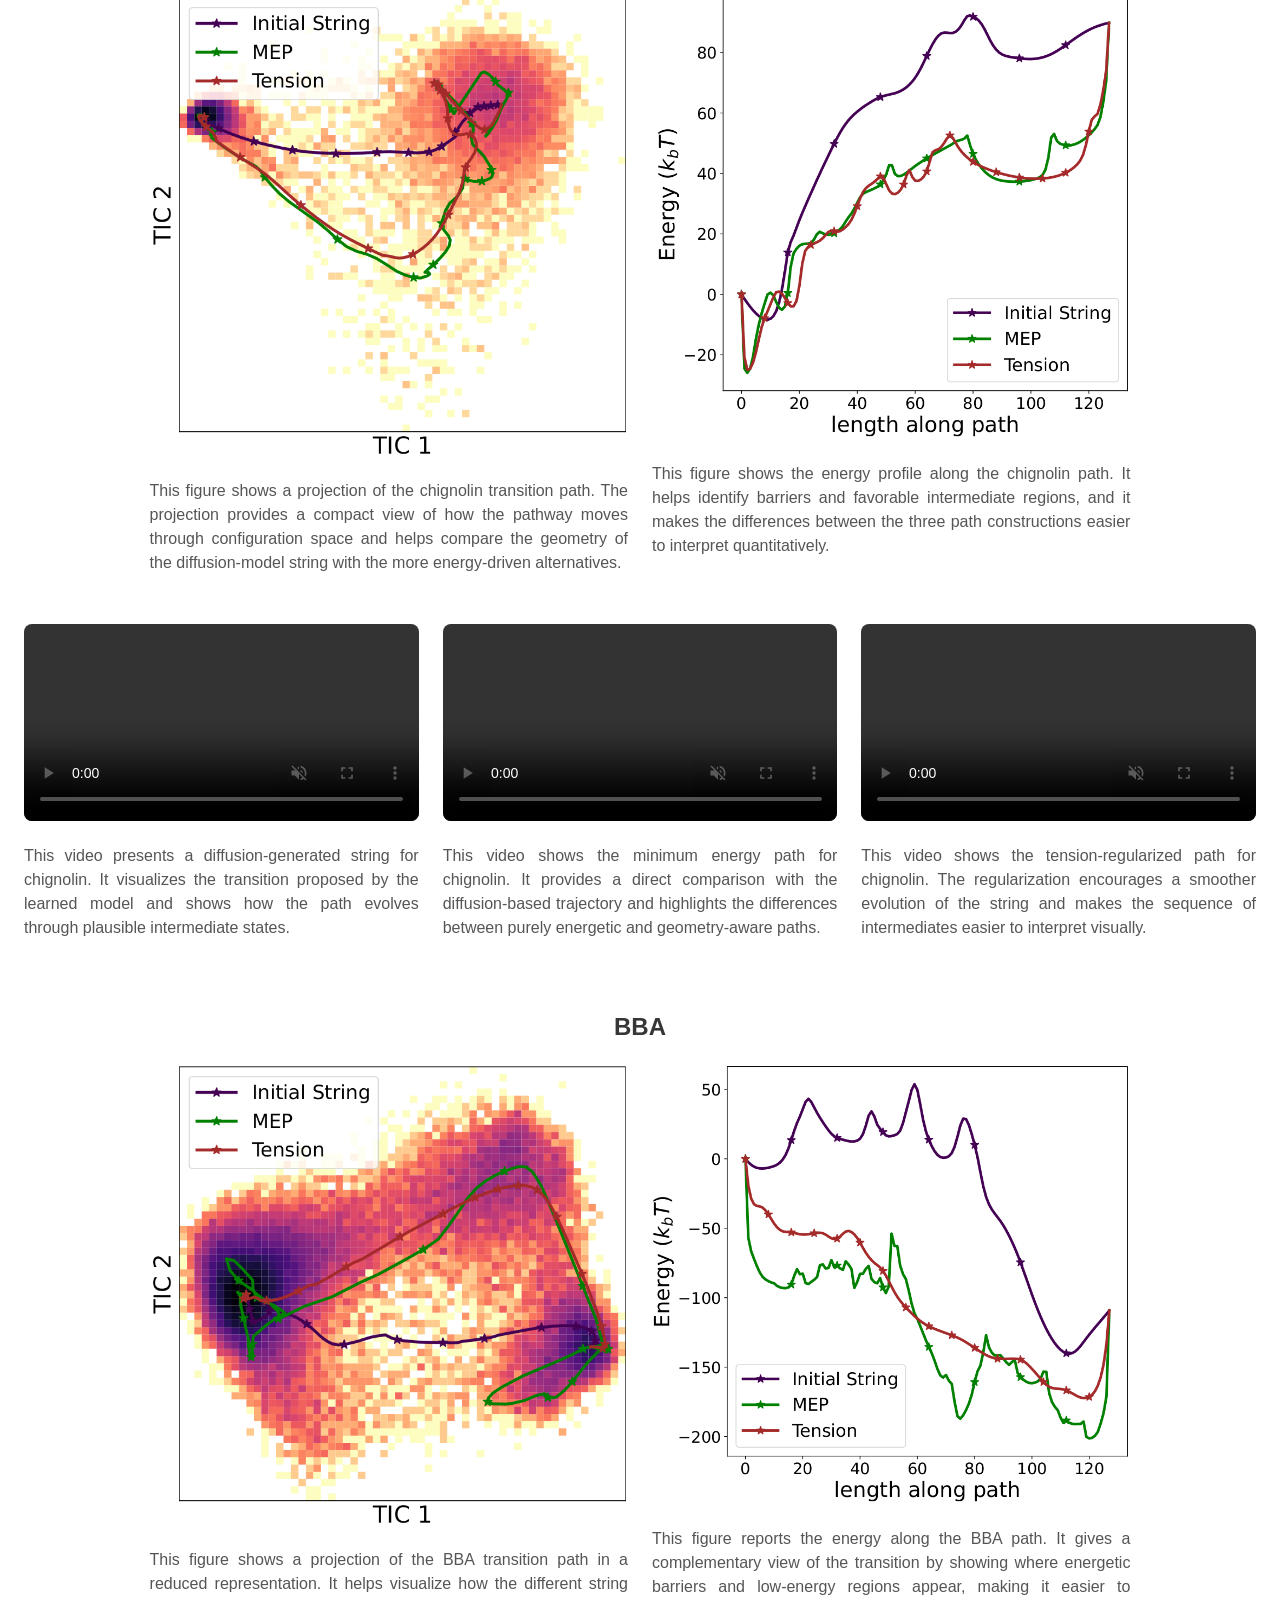
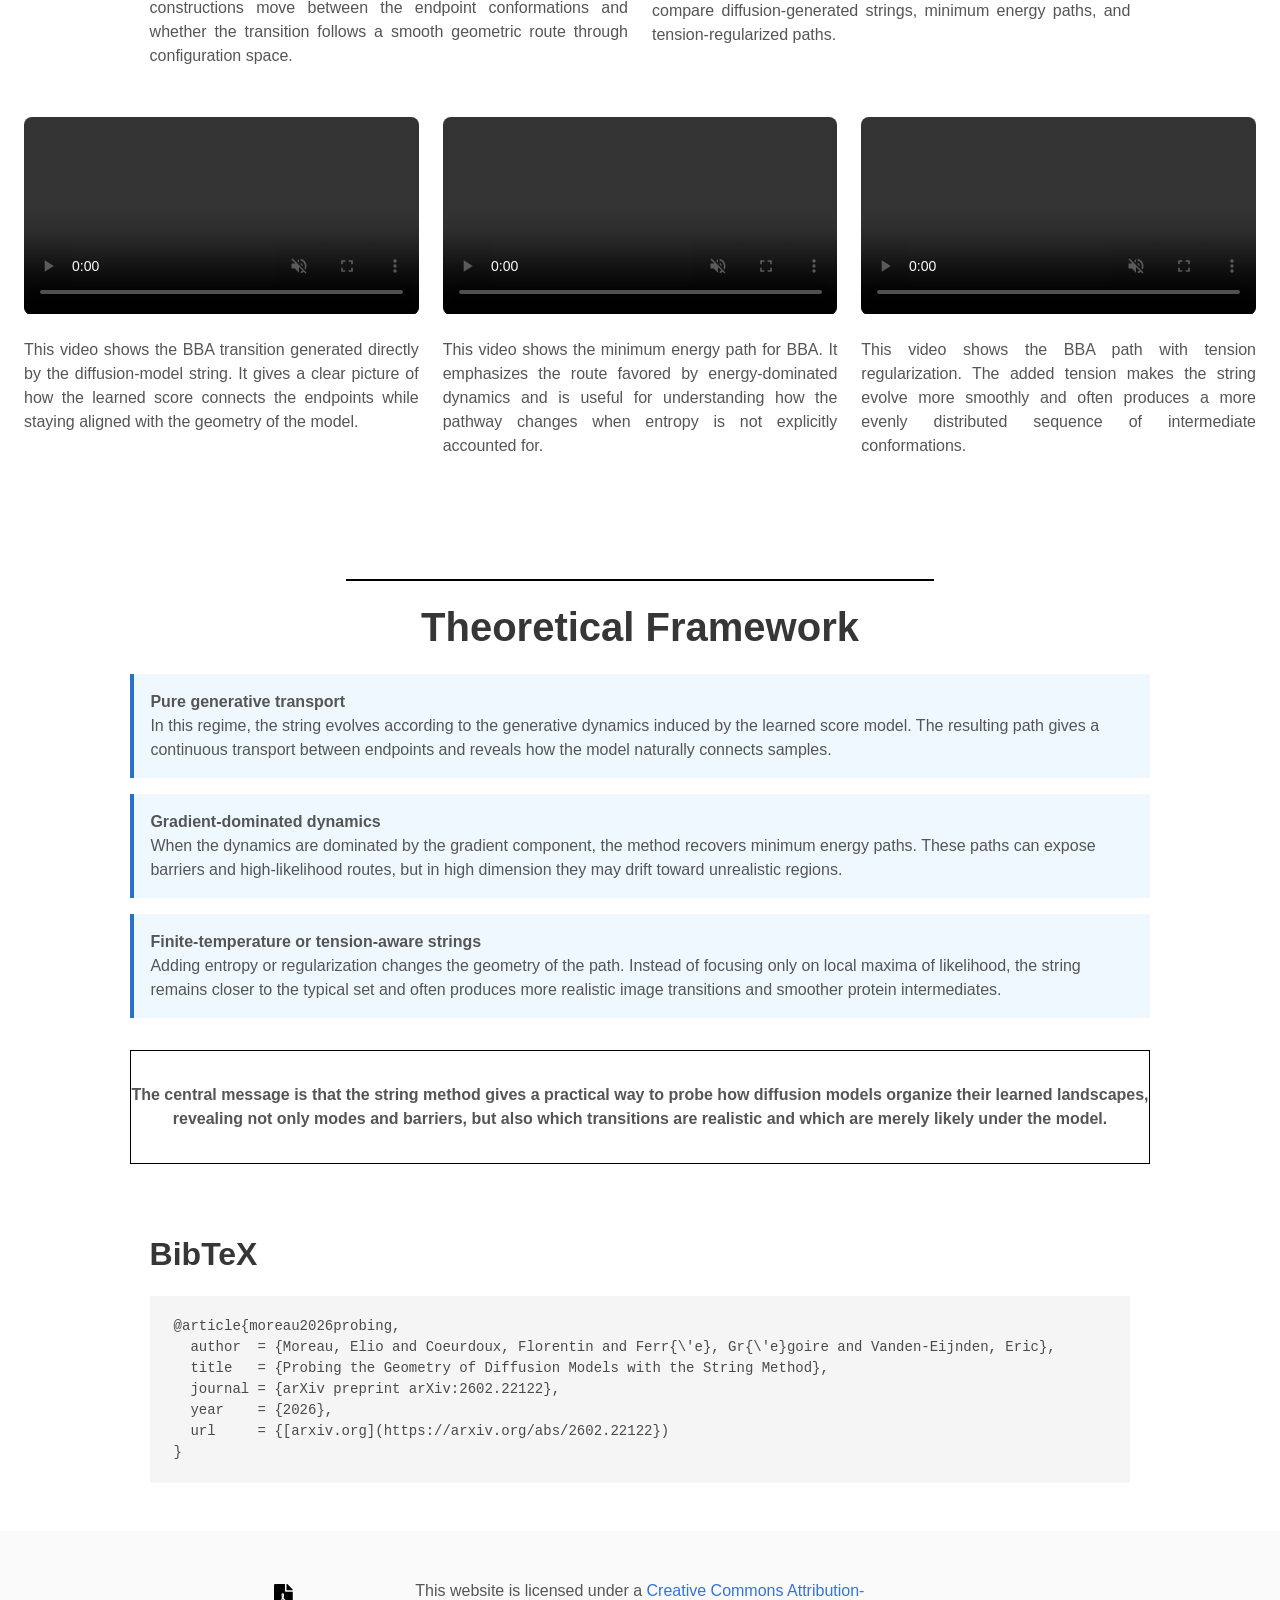
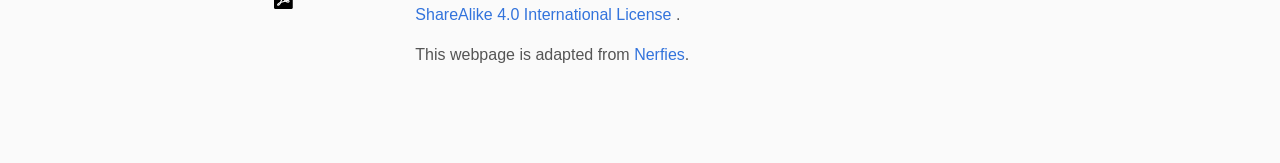
==== commit 8178ce4a: "Modified TLDR KEYcontrib and" ====
--- a/index.html
+++ b/index.html
@@ -182,15 +182,10 @@
             </div>
             <div class="content has-text-justified">
               <p>
-                <strong>TL;DR</strong> This paper introduces a string-method view of diffusion models
-                to study how samples are connected through the learned distribution. Rather than relying
-                on simple interpolations, it computes paths shaped by the score model and compares three
-                regimes: generative transport, minimum energy paths, and entropy-aware or tension-regularized paths.
-              </p>
-              <p>
-                The main takeaway is that geometry matters. In images, high-likelihood paths can still look unrealistic,
-                while entropy-aware paths remain much closer to the typical set. In proteins, the same framework yields
-                physically plausible conformational transitions from models trained only on static structures.
+                <strong>TL;DR</strong> We apply the string method to pretrained diffusion models to compute meaningful paths between samples -- without retraining.
+                We compare three path constructions -- generative transport, minimum energy paths (MEPs), and entropy-aware paths -- and argue that the right choice depends on what you care about: morphing, likelihood, or geometry.
+                Our main finding is that entropy matters in high dimension: MEPs can pass through high-likelihood but visually implausible images, while entropy-aware paths stay close to the typical set and produce realistic transitions.
+                For proteins, the framework yields conformational pathways from models trained only on static structures -- and projections onto TICs confirm these paths are physically plausible.
               </p>
             </div>
           </div>
@@ -205,31 +200,22 @@
             <h2 class="title is-3">Abstract</h2>
             <div class="content has-text-justified">
               <p>
-                Understanding the geometry of learned distributions is fundamental to improving and
-                interpreting diffusion models, yet systematic tools for exploring their landscape remain limited.
-              </p>
-              <p>
-                Standard latent-space interpolations fail to respect the structure of the learned distribution,
-                often traversing low-density regions.
-              </p>
-              <p>
-                We introduce a framework based on the string method that computes continuous paths between
-                samples by evolving curves under the learned score function. Operating on pretrained models
+                Understanding the geometry of learned distributions is fundamental to improving and interpreting
+                diffusion models, yet systematic tools for exploring their landscape remain limited. Standard latent-
+                space interpolations fail to respect the structure of the learned distribution, often traversing low-density
+                regions. We introduce a framework based on the string method that computes continuous paths
+                between samples by evolving curves under the learned score function. Operating on pretrained models
                 without retraining, our approach interpolates between three regimes: pure generative transport,
-                which yields continuous sample paths; gradient-dominated dynamics, which recover minimum energy
-                paths (MEPs); and finite-temperature string dynamics, which compute principal curves that balance
-                energy and entropy.
-              </p>
-              <p>
-                For image diffusion models, MEPs contain high-likelihood but unrealistic “cartoon” images,
-                while principal curves yield realistic morphing sequences despite lower likelihood. For protein
-                structure prediction, the method computes transition pathways between metastable conformers
-                directly from models trained on static structures, producing plausible intermediates.
-              </p>
-              <p>
-                Altogether, the paper establishes the string method as a principled tool for probing the modal
-                structure of diffusion models, identifying modes, characterizing barriers, and mapping connectivity
-                in complex learned distributions.
+                which yields continuous sample paths; gradient-dominated dynamics, which recover minimum
+                energy paths (MEPs); and finite-temperature string dynamics, which compute principal curves—self-
+                consistent paths that balance energy and entropy. We demonstrate that the choice of regime matters
+                in practice. For image diffusion models, MEPs contain high-likelihood but unrealistic “cartoon”
+                images, confirming prior observations that likelihood maxima appear unrealistic; principal curves
+                instead yield realistic morphing sequences despite lower likelihood. For protein structure prediction,
+                our method computes transition pathways between metastable conformers directly from models
+                trained on static structures, yielding paths with physically plausible intermediates. Together, these
+                results establish the string method as a principled tool for probing the modal structure of diffusion
+                models—identifying modes, characterizing barriers, and mapping connectivity in complex learned distributions.
               </p>
             </div>
           </div>
@@ -242,19 +228,13 @@
             <h2 class="title is-3">Key Contributions</h2>
             <div class="content has-text-justified">
               <p>
-                We adapt the string method from computational chemistry to the setting of learned score functions,
-                making it possible to compute pathways directly from pretrained diffusion models without requiring
-                an explicit energy function.
+                We adapt the string method from computational chemistry to work with learned score functions, enabling pathway computation from pretrained generative models without explicit energy functions -- and without any retraining or fine-tuning.
               </p>
               <p>
-                We compare three complementary regimes: pure transport for generative paths, gradient-dominated
-                dynamics for minimum energy paths, and finite-temperature or tension-regularized dynamics for paths that
-                better reflect the typical set.
+                We show how three choices of dynamics -- pure transport, gradient-dominated, and finite-temperature -- reveal complementary aspects of the learned landscape, each suited to a different notion of transition.
               </p>
               <p>
-                We show empirically that entropy matters in high dimension. This is visible both in image morphing,
-                where MEPs can pass through unrealistic samples, and in proteins, where geometry-aware paths lead to
-                smoother and more physically meaningful transitions.
+                We demonstrate that accounting for entropy is essential for realistic pathways in high dimensions: principal curves traverse the typical set while MEPs do not. We illustrate this on image morphing and protein conformational transitions, where projections onto TICs confirm the physical plausibility of the entropy-aware paths.
               </p>
             </div>
           </div>
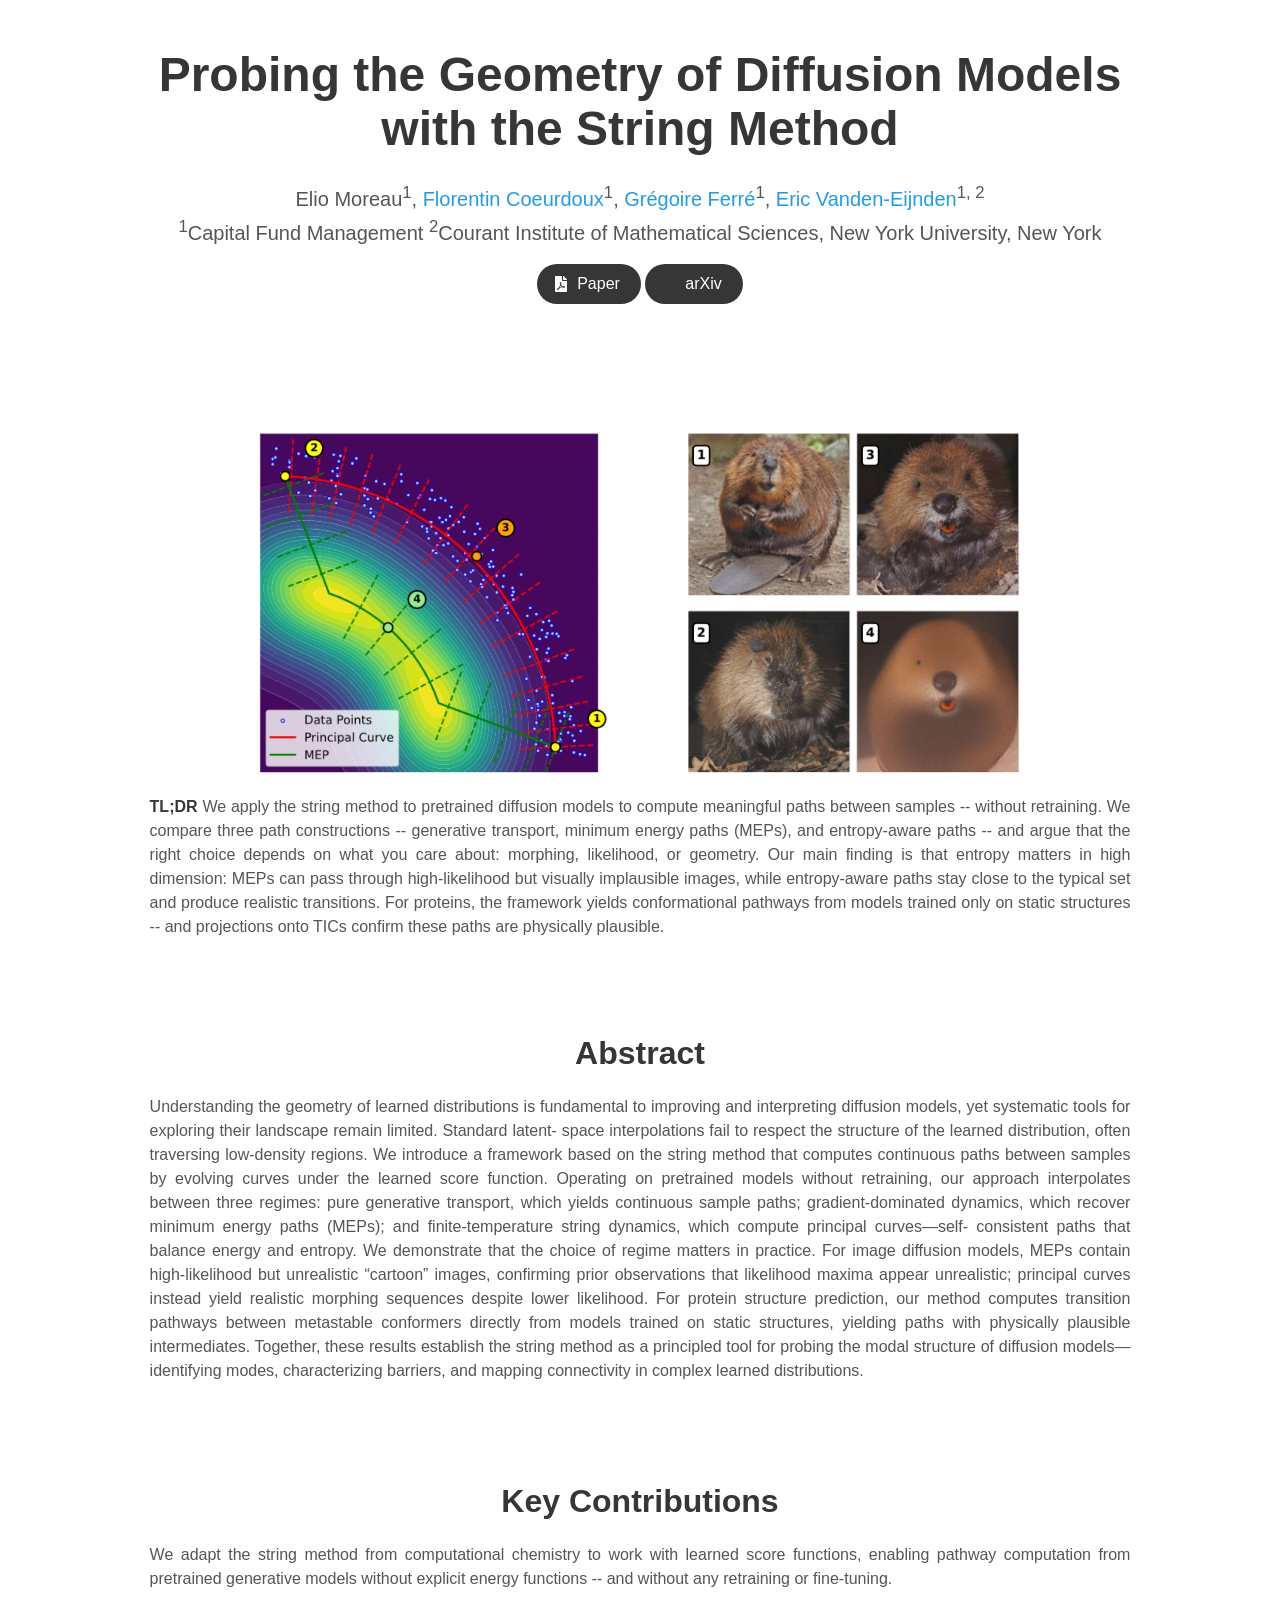
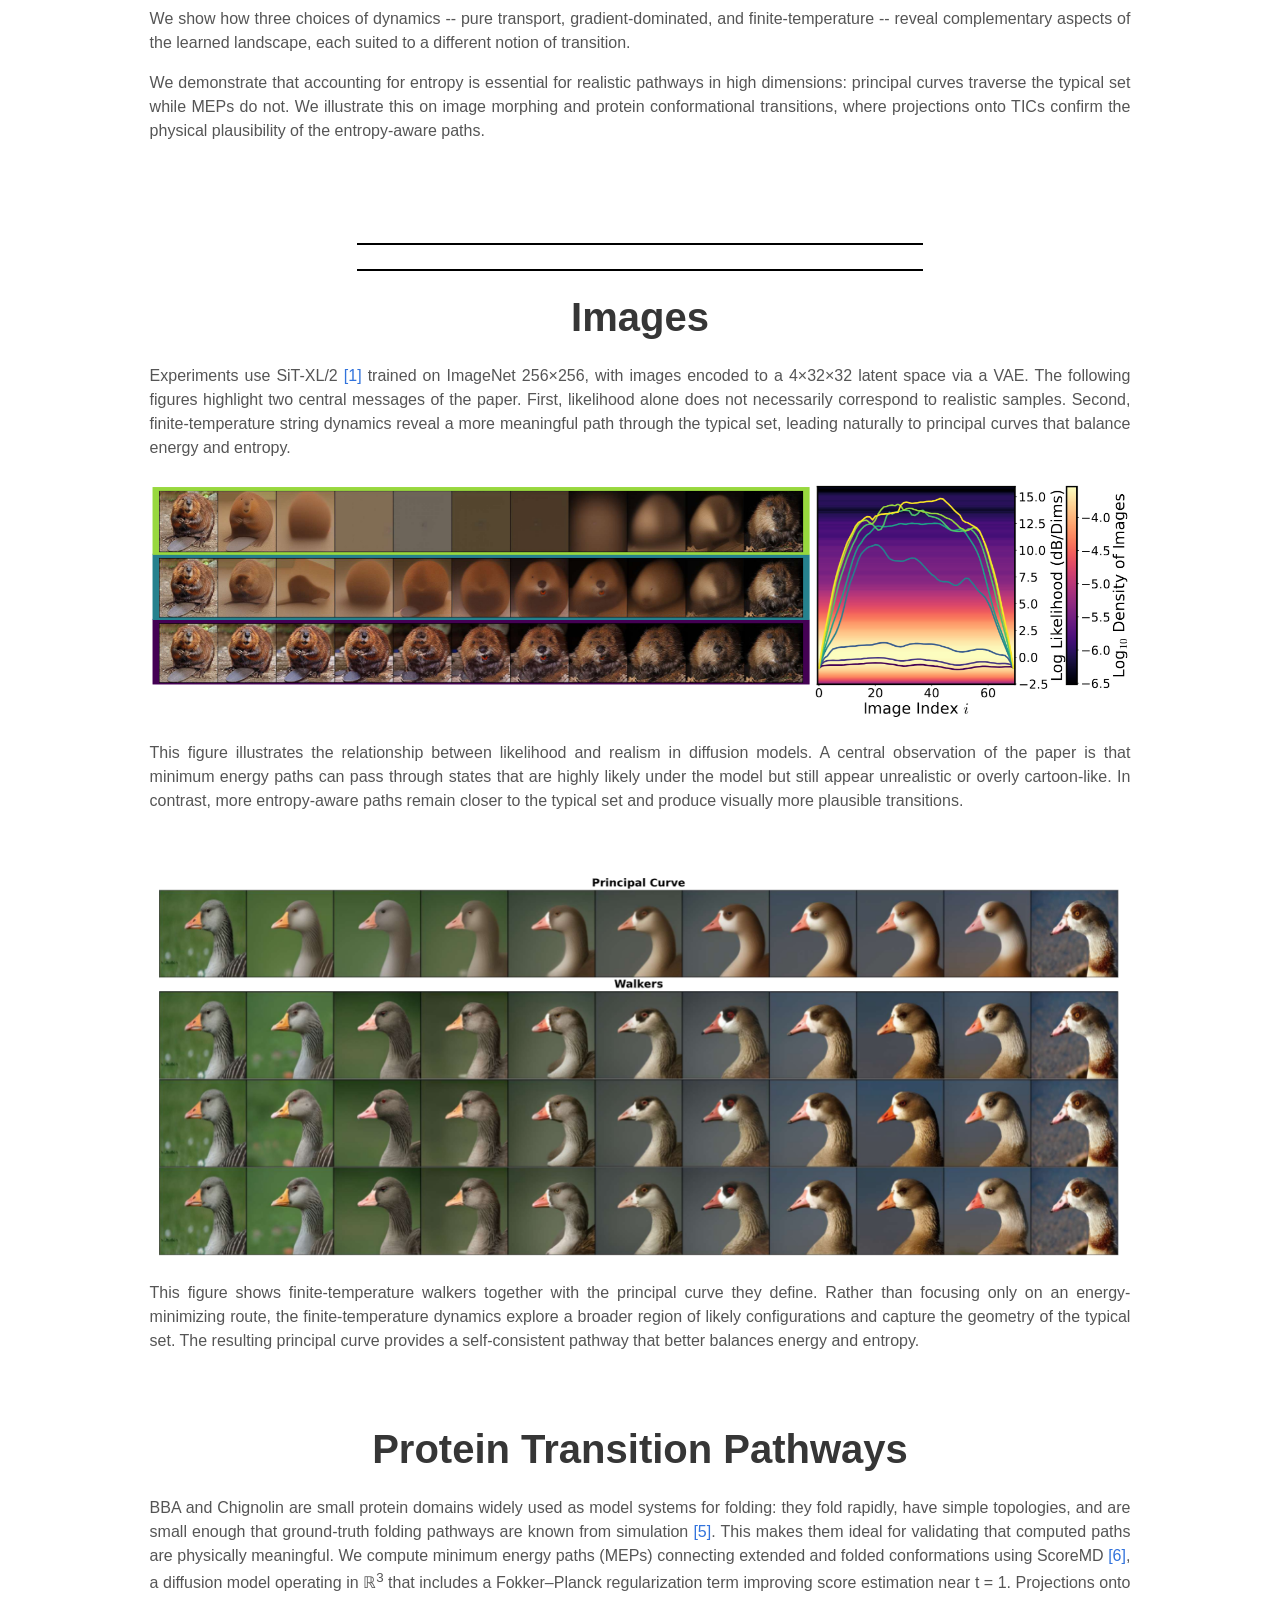
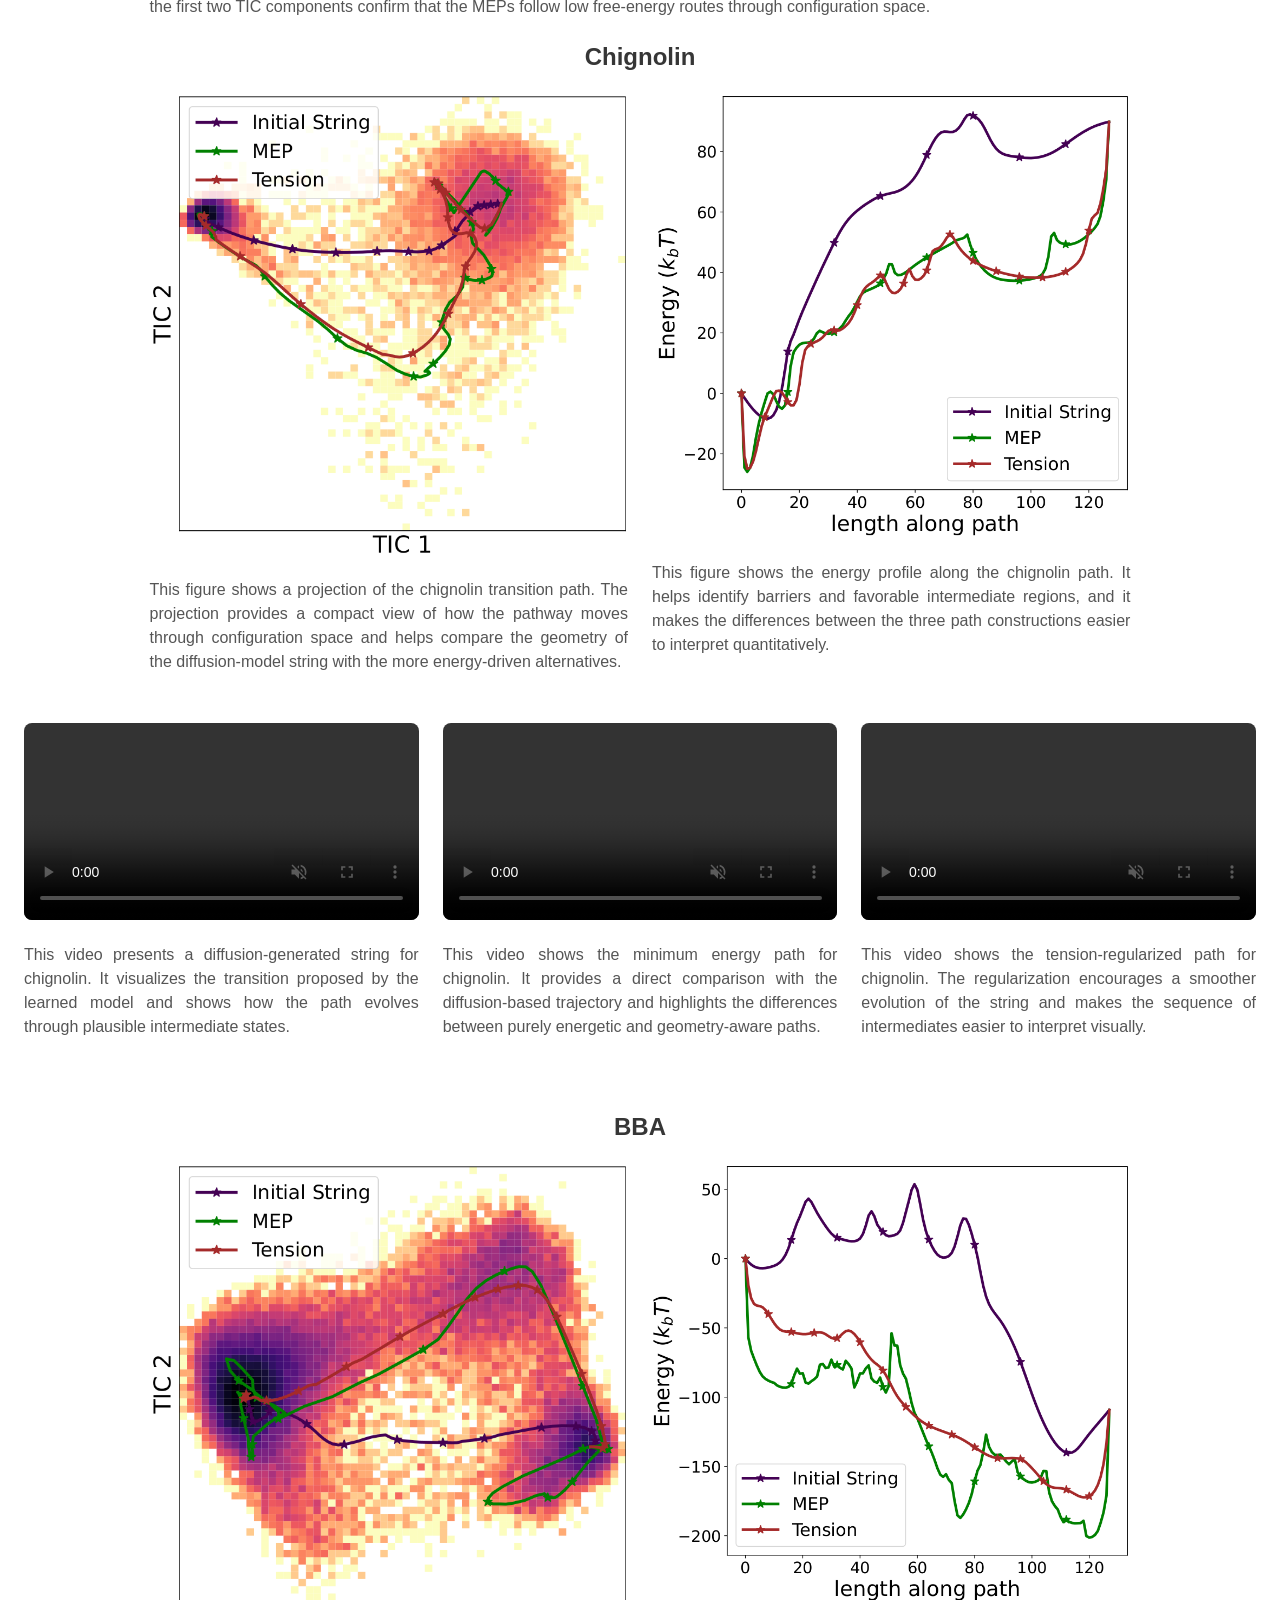
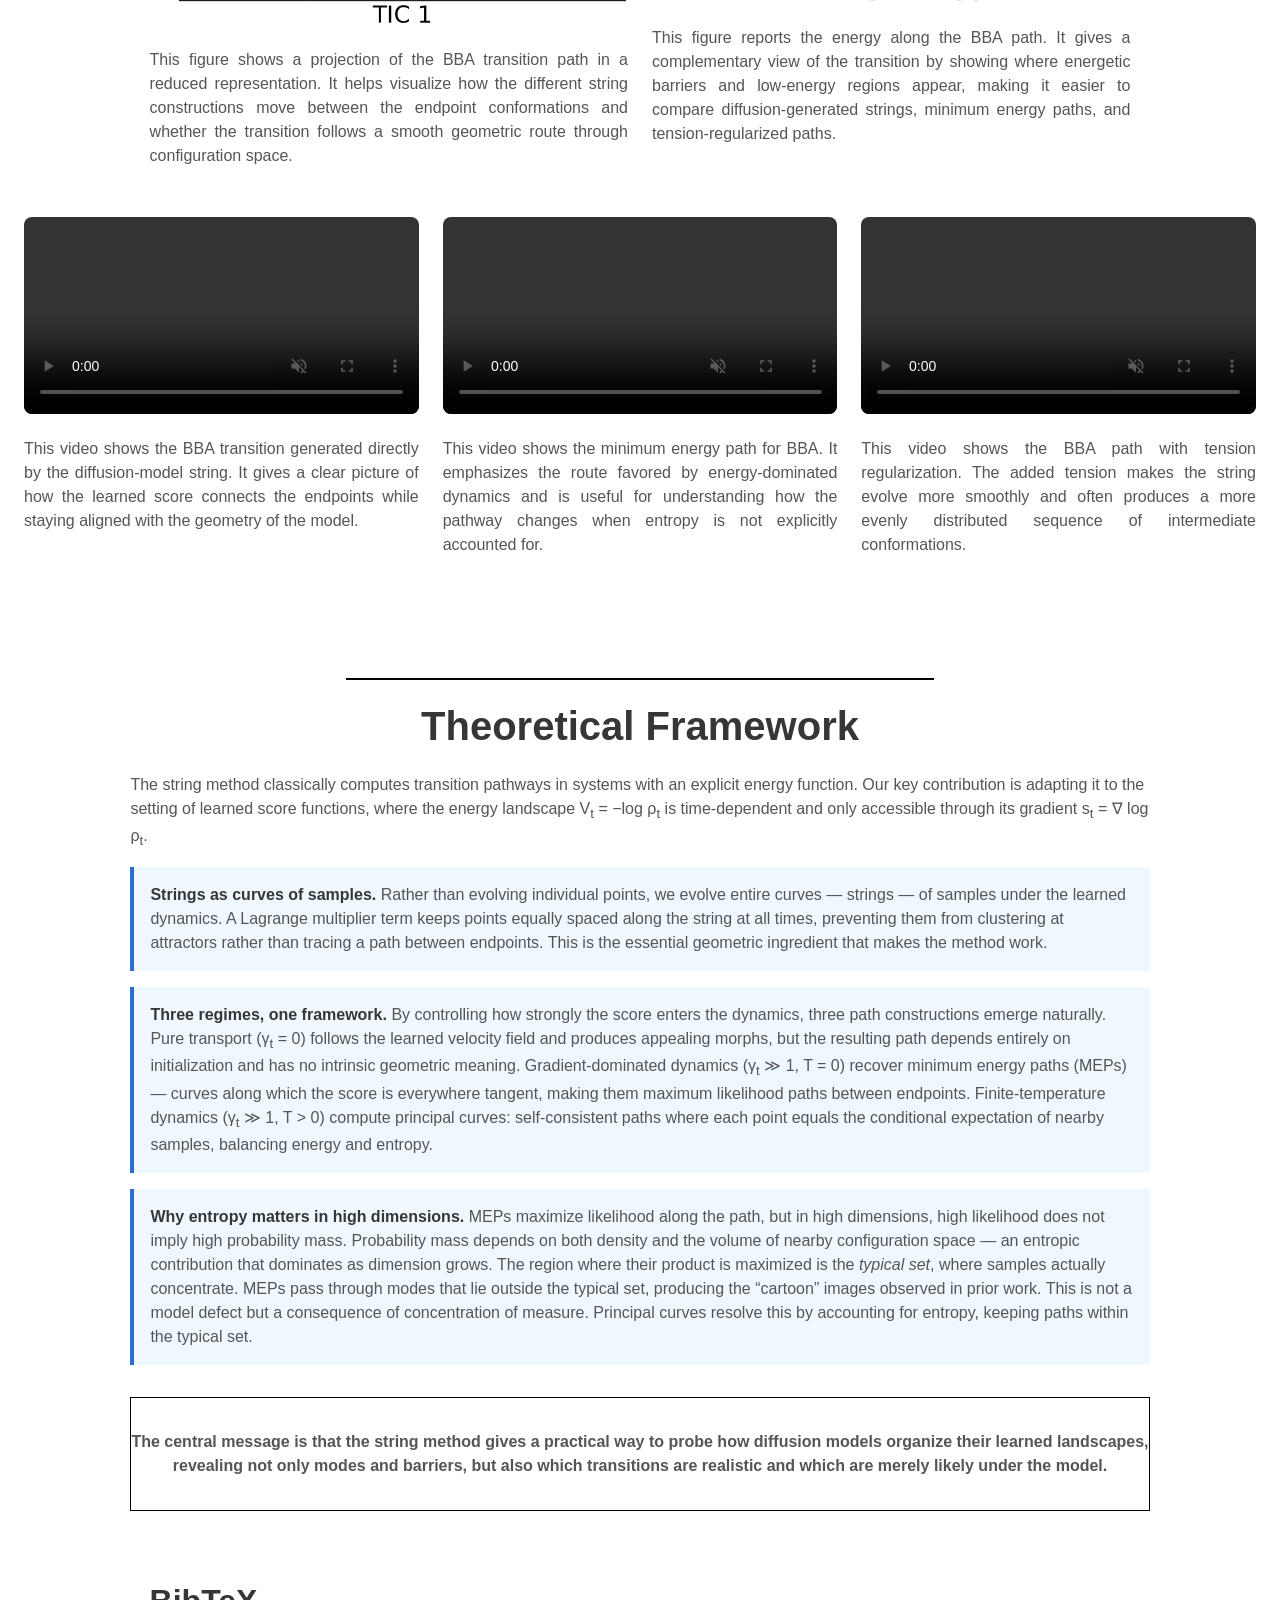
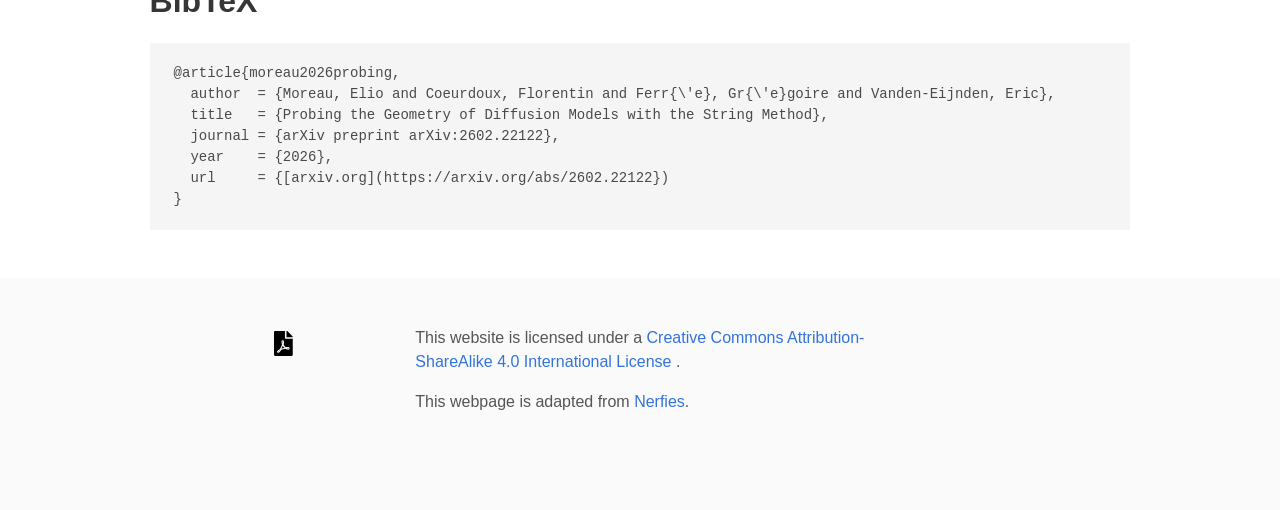
==== commit 74faeb86: "Major changes in th framework, prots and imgs" ====
--- a/index.html
+++ b/index.html
@@ -265,10 +265,12 @@
         <div class="column is-four-fifths">
           <h1 class="title is-2 has-text-centered">Images</h1>
           <p class="has-text-justified">
-            The following figures highlight two central messages of the paper.
-            First, likelihood alone does not necessarily correspond to realistic samples.
-            Second, finite-temperature string dynamics can reveal a more meaningful path through the typical set,
-            and this leads naturally to principal curves that balance energy and entropy.
+            Experiments use SiT-XL/2 <a href="https://arxiv.org/abs/2401.08740">[1]</a> trained on
+            ImageNet 256&times;256, with images encoded to a 4&times;32&times;32 latent space via a VAE.
+            The following figures highlight two central messages of the paper. First, likelihood alone
+            does not necessarily correspond to realistic samples. Second, finite-temperature string
+            dynamics reveal a more meaningful path through the typical set, leading naturally to
+            principal curves that balance energy and entropy.
           </p>
         </div>
       </div>
@@ -316,11 +318,17 @@
 
       <div class="columns is-centered">
         <div class="column is-four-fifths">
-          <h1 class="title is-2 has-text-centered">Protein Transition Videos</h1>
+          <h1 class="title is-2 has-text-centered">Protein Transition Pathways</h1>
           <p class="has-text-justified">
-            The following videos compare three kinds of paths between endpoint conformations:
-            a diffusion-model string, a minimum energy path, and a tension-regularized path.
-            The comparison is shown for both the BBA protein and chignolin.
+            BBA and Chignolin are small protein domains widely used as model systems for folding:
+            they fold rapidly, have simple topologies, and are small enough that ground-truth folding
+            pathways are known from simulation <a href="https://arxiv.org/abs/1103.1040">[5]</a>.
+            This makes them ideal for validating that computed paths are physically meaningful.
+            We compute minimum energy paths (MEPs) connecting extended and folded conformations
+            using ScoreMD <a href="https://arxiv.org/abs/2506.00000">[6]</a>, a diffusion model
+            operating in &Ropf;<sup>3</sup> that includes a Fokker&ndash;Planck regularization term
+            improving score estimation near t&nbsp;=&nbsp;1. Projections onto the first two TIC
+            components confirm that the MEPs follow low free-energy routes through configuration space.
           </p>
         </div>
       </div>
@@ -565,6 +573,13 @@
       <div class="column is-four-fifths">
         <h1 class="title is-2 has-text-centered">Theoretical Framework</h1>
 
+        <p>
+          The string method classically computes transition pathways in systems with an explicit energy function.
+          Our key contribution is adapting it to the setting of learned score functions, where the energy
+          landscape V<sub>t</sub> = &minus;log &rho;<sub>t</sub> is time-dependent and only accessible
+          through its gradient s<sub>t</sub> = &nabla; log &rho;<sub>t</sub>.
+        </p>
+
         <p
           style="
             background-color: #f0f8ff;
@@ -573,9 +588,11 @@
             margin: 1em 0;
           "
         >
-          <b>Pure generative transport</b><br />
-          In this regime, the string evolves according to the generative dynamics induced by the learned score model.
-          The resulting path gives a continuous transport between endpoints and reveals how the model naturally connects samples.
+          <strong>Strings as curves of samples.</strong> Rather than evolving individual points, we evolve
+          entire curves &mdash; strings &mdash; of samples under the learned dynamics. A Lagrange multiplier
+          term keeps points equally spaced along the string at all times, preventing them from clustering at
+          attractors rather than tracing a path between endpoints. This is the essential geometric ingredient
+          that makes the method work.
         </p>
 
         <p
@@ -586,9 +603,15 @@
             margin: 1em 0;
           "
         >
-          <b>Gradient-dominated dynamics</b><br />
-          When the dynamics are dominated by the gradient component, the method recovers minimum energy paths.
-          These paths can expose barriers and high-likelihood routes, but in high dimension they may drift toward unrealistic regions.
+          <strong>Three regimes, one framework.</strong> By controlling how strongly the score enters the
+          dynamics, three path constructions emerge naturally. Pure transport (&gamma;<sub>t</sub> = 0)
+          follows the learned velocity field and produces appealing morphs, but the resulting path depends
+          entirely on initialization and has no intrinsic geometric meaning. Gradient-dominated dynamics
+          (&gamma;<sub>t</sub> &gg; 1, T = 0) recover minimum energy paths (MEPs) &mdash; curves along
+          which the score is everywhere tangent, making them maximum likelihood paths between endpoints.
+          Finite-temperature dynamics (&gamma;<sub>t</sub> &gg; 1, T &gt; 0) compute principal curves:
+          self-consistent paths where each point equals the conditional expectation of nearby samples,
+          balancing energy and entropy.
         </p>
 
         <p
@@ -599,9 +622,14 @@
             margin: 1em 0;
           "
         >
-          <b>Finite-temperature or tension-aware strings</b><br />
-          Adding entropy or regularization changes the geometry of the path. Instead of focusing only on local maxima of likelihood,
-          the string remains closer to the typical set and often produces more realistic image transitions and smoother protein intermediates.
+          <strong>Why entropy matters in high dimensions.</strong> MEPs maximize likelihood along the path,
+          but in high dimensions, high likelihood does not imply high probability mass. Probability mass
+          depends on both density and the volume of nearby configuration space &mdash; an entropic
+          contribution that dominates as dimension grows. The region where their product is maximized is
+          the <em>typical set</em>, where samples actually concentrate. MEPs pass through modes that lie
+          outside the typical set, producing the &ldquo;cartoon&rdquo; images observed in prior work.
+          This is not a model defect but a consequence of concentration of measure. Principal curves
+          resolve this by accounting for entropy, keeping paths within the typical set.
         </p>
 
         <div
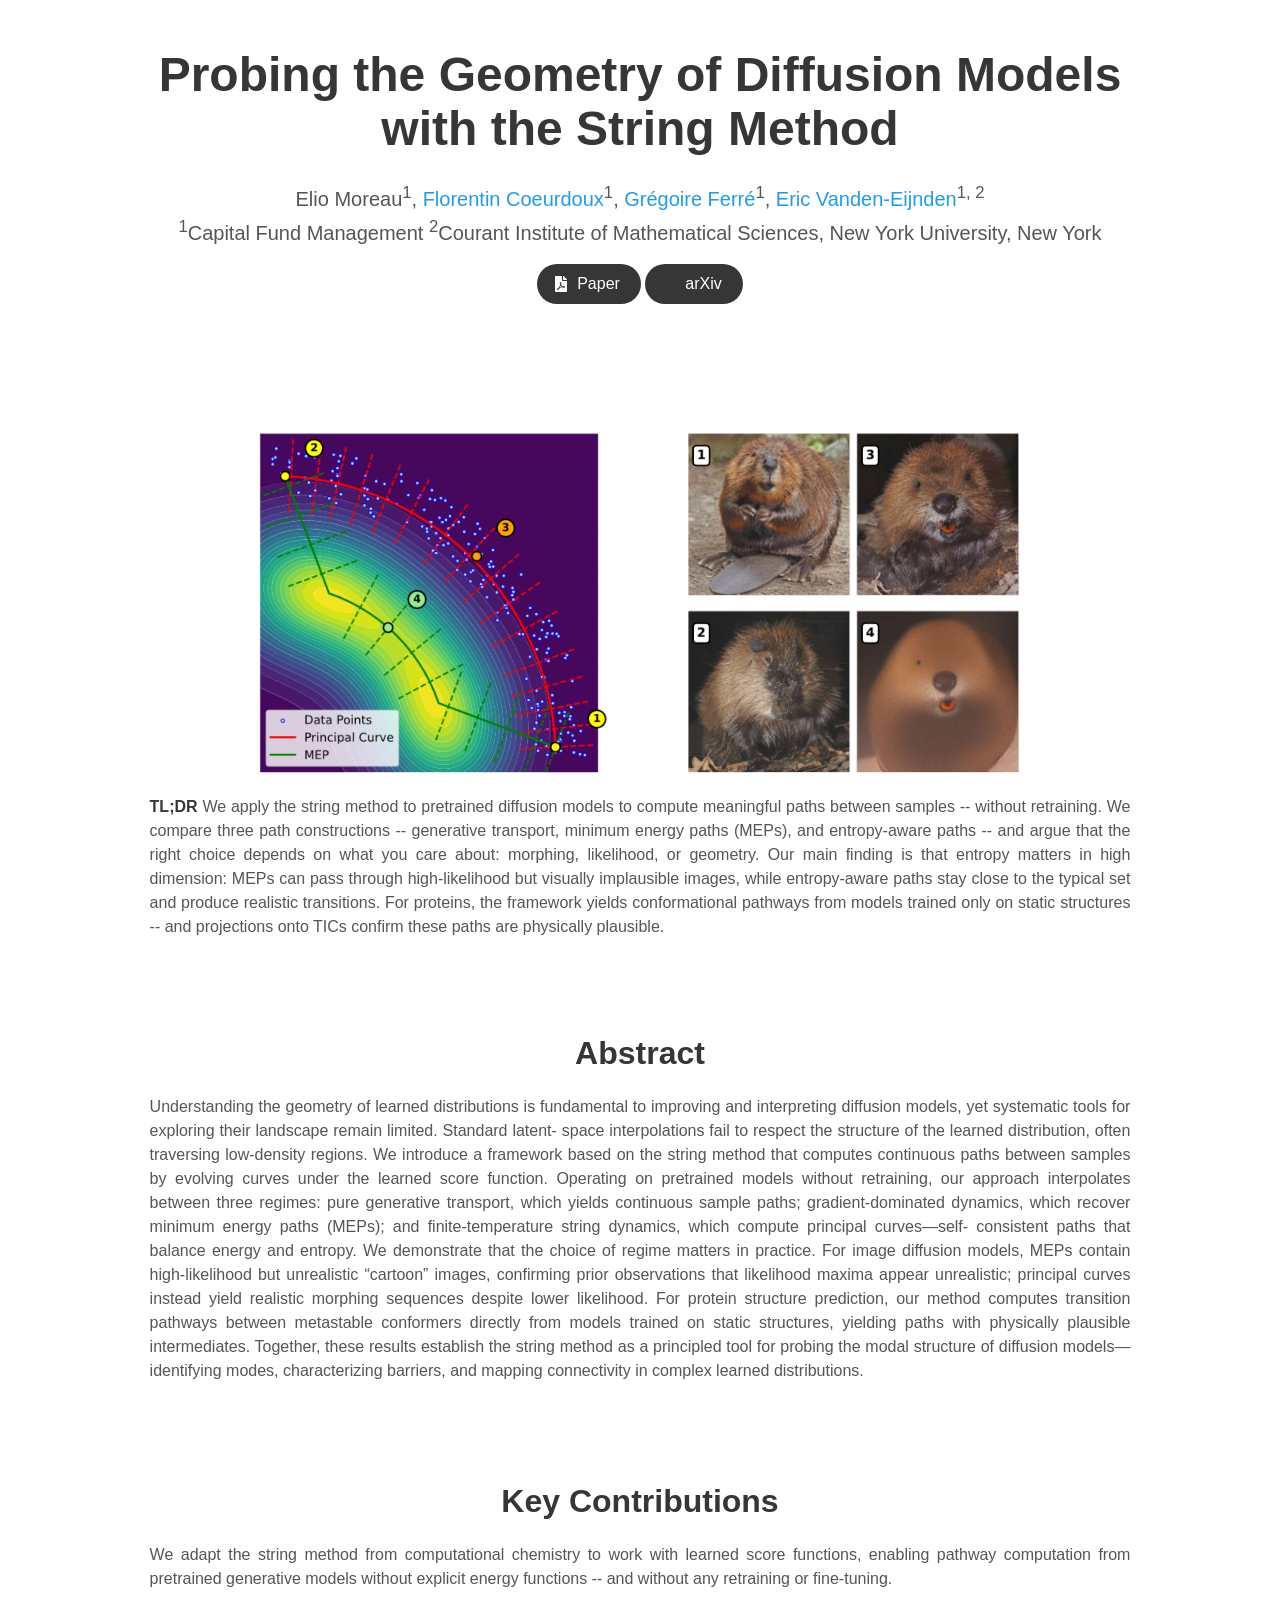
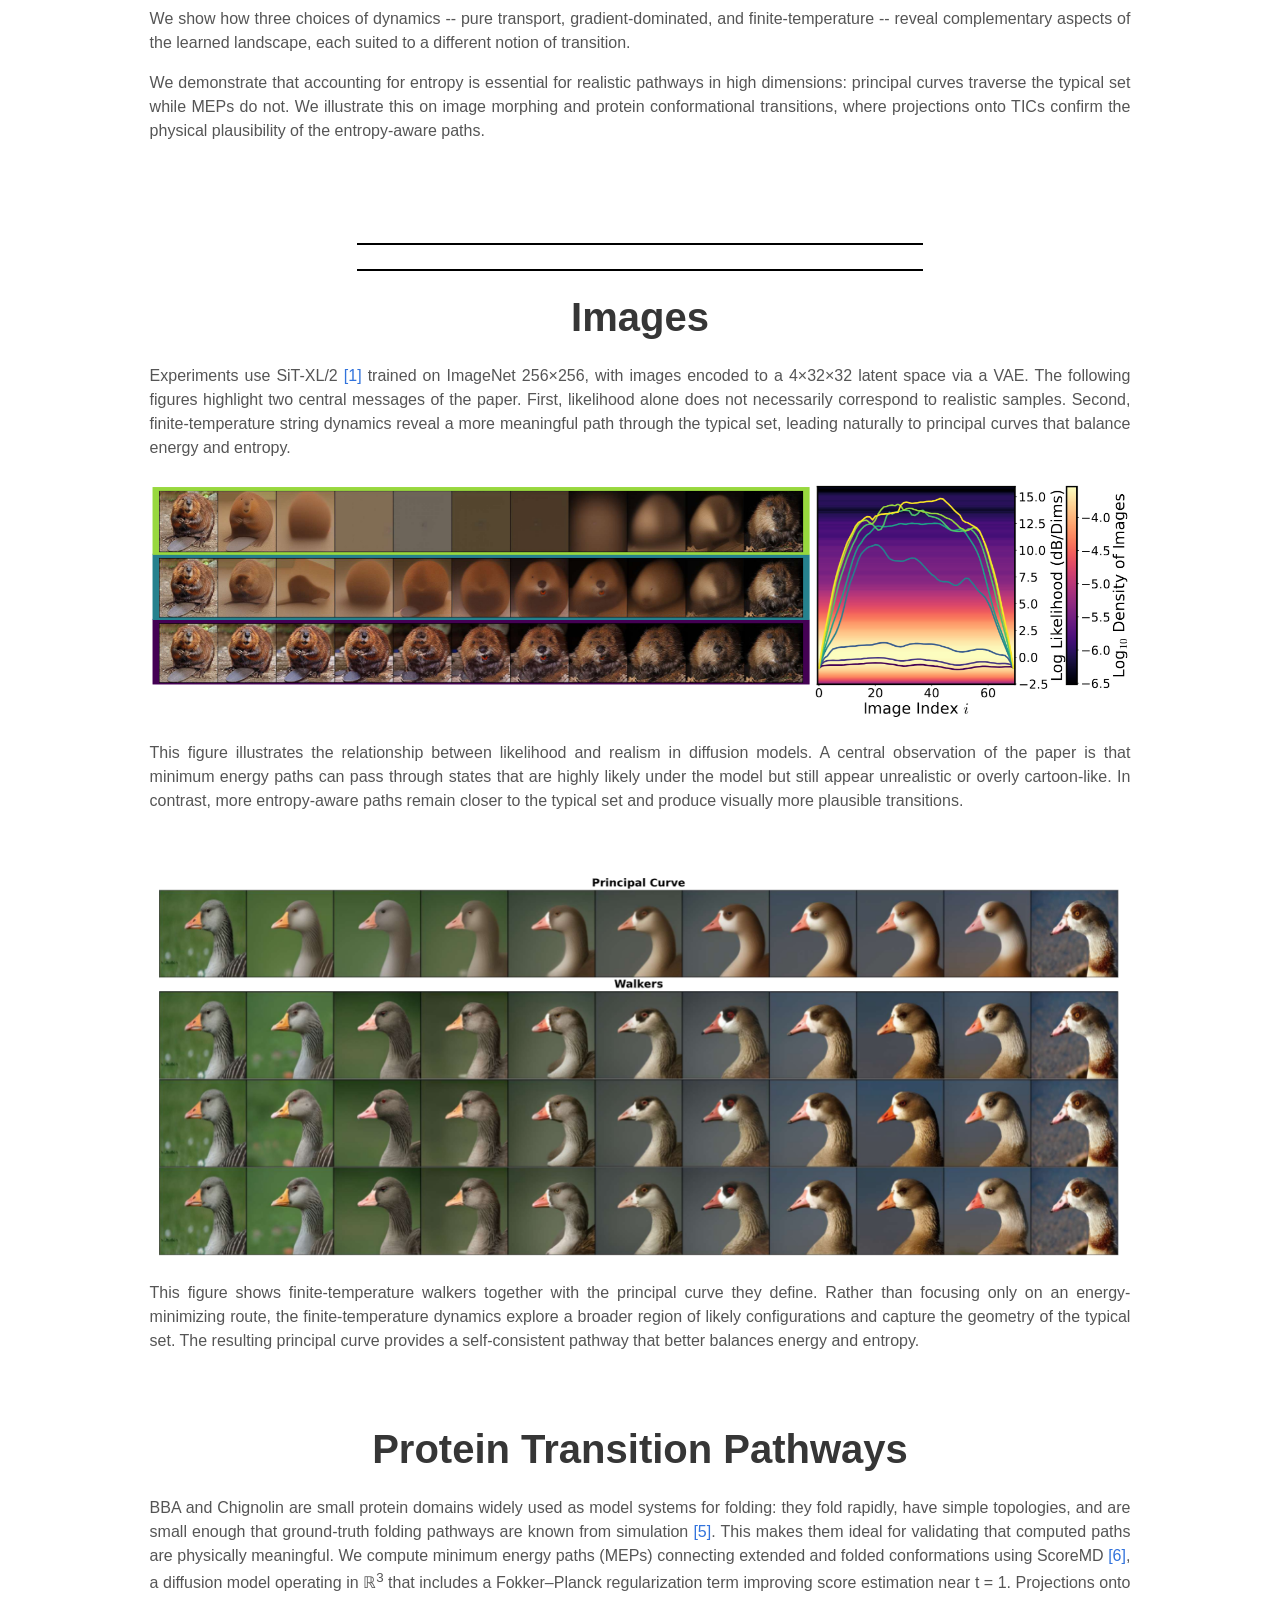
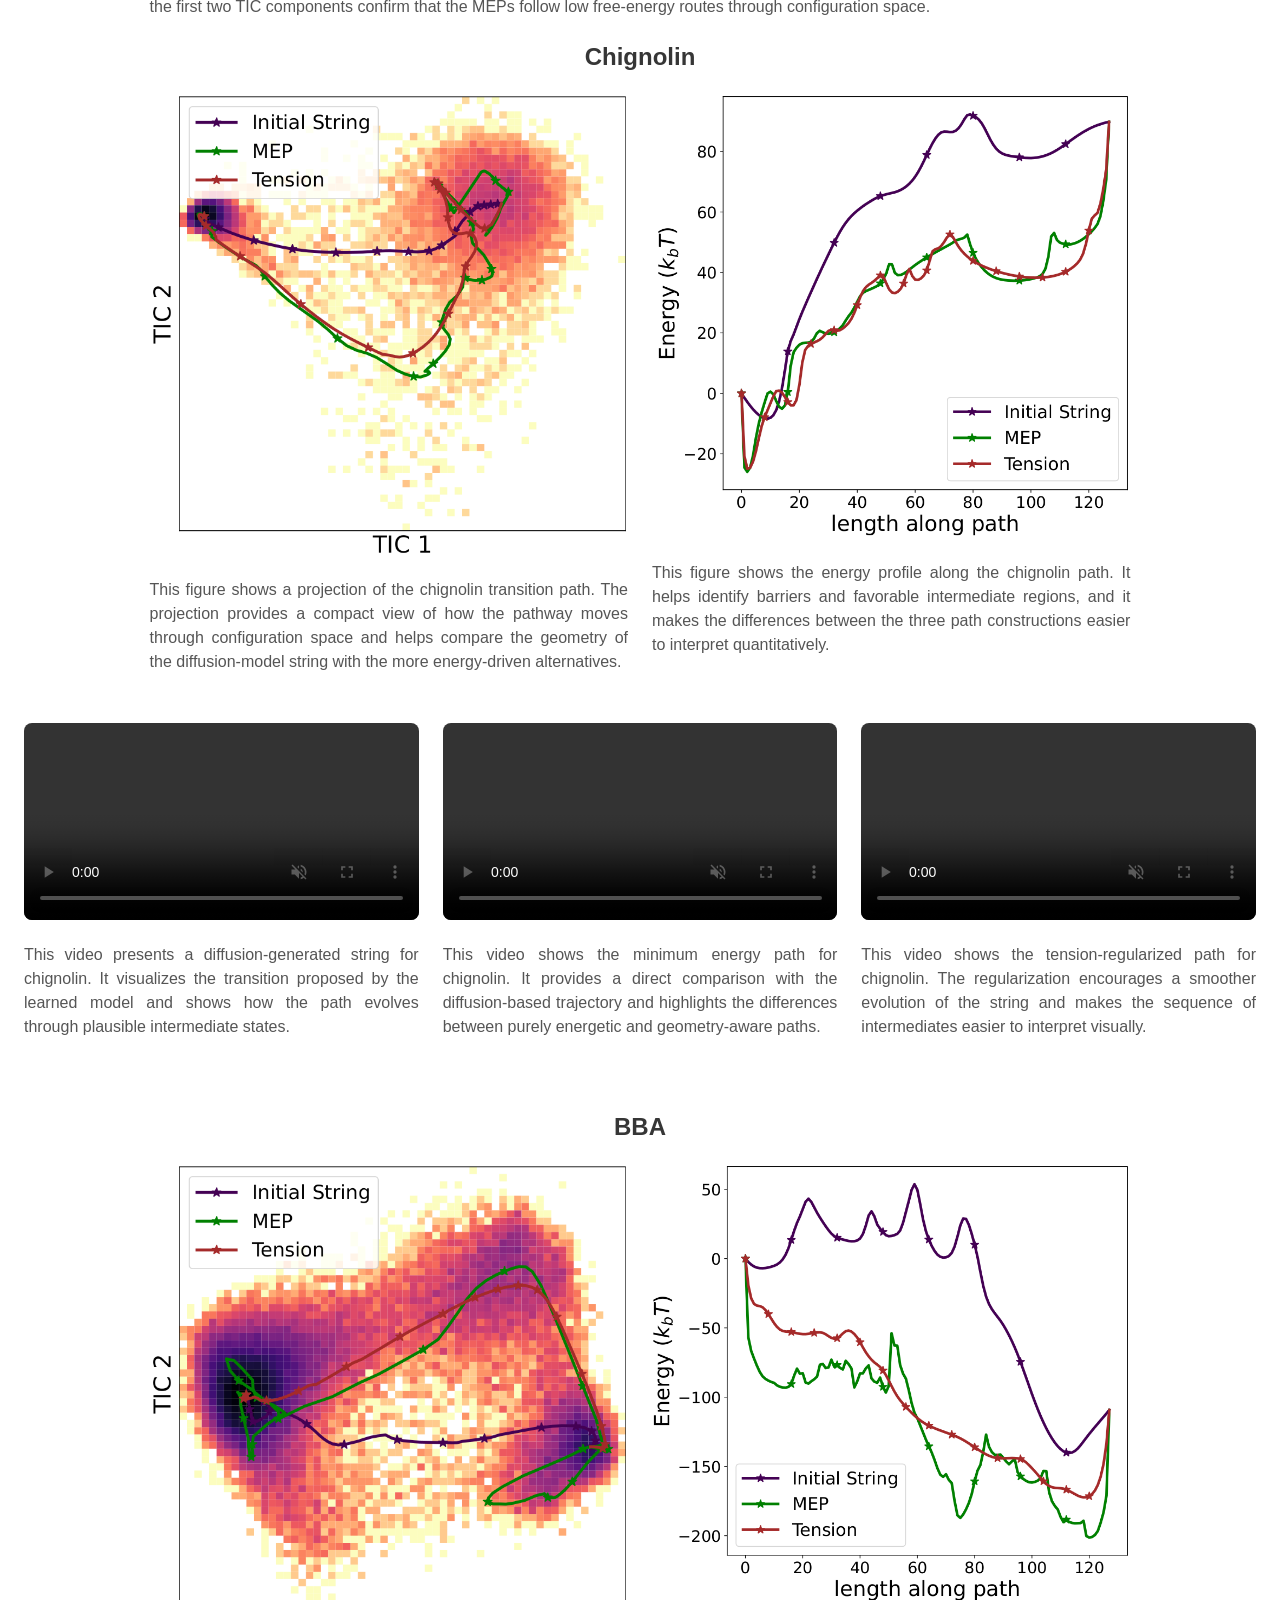
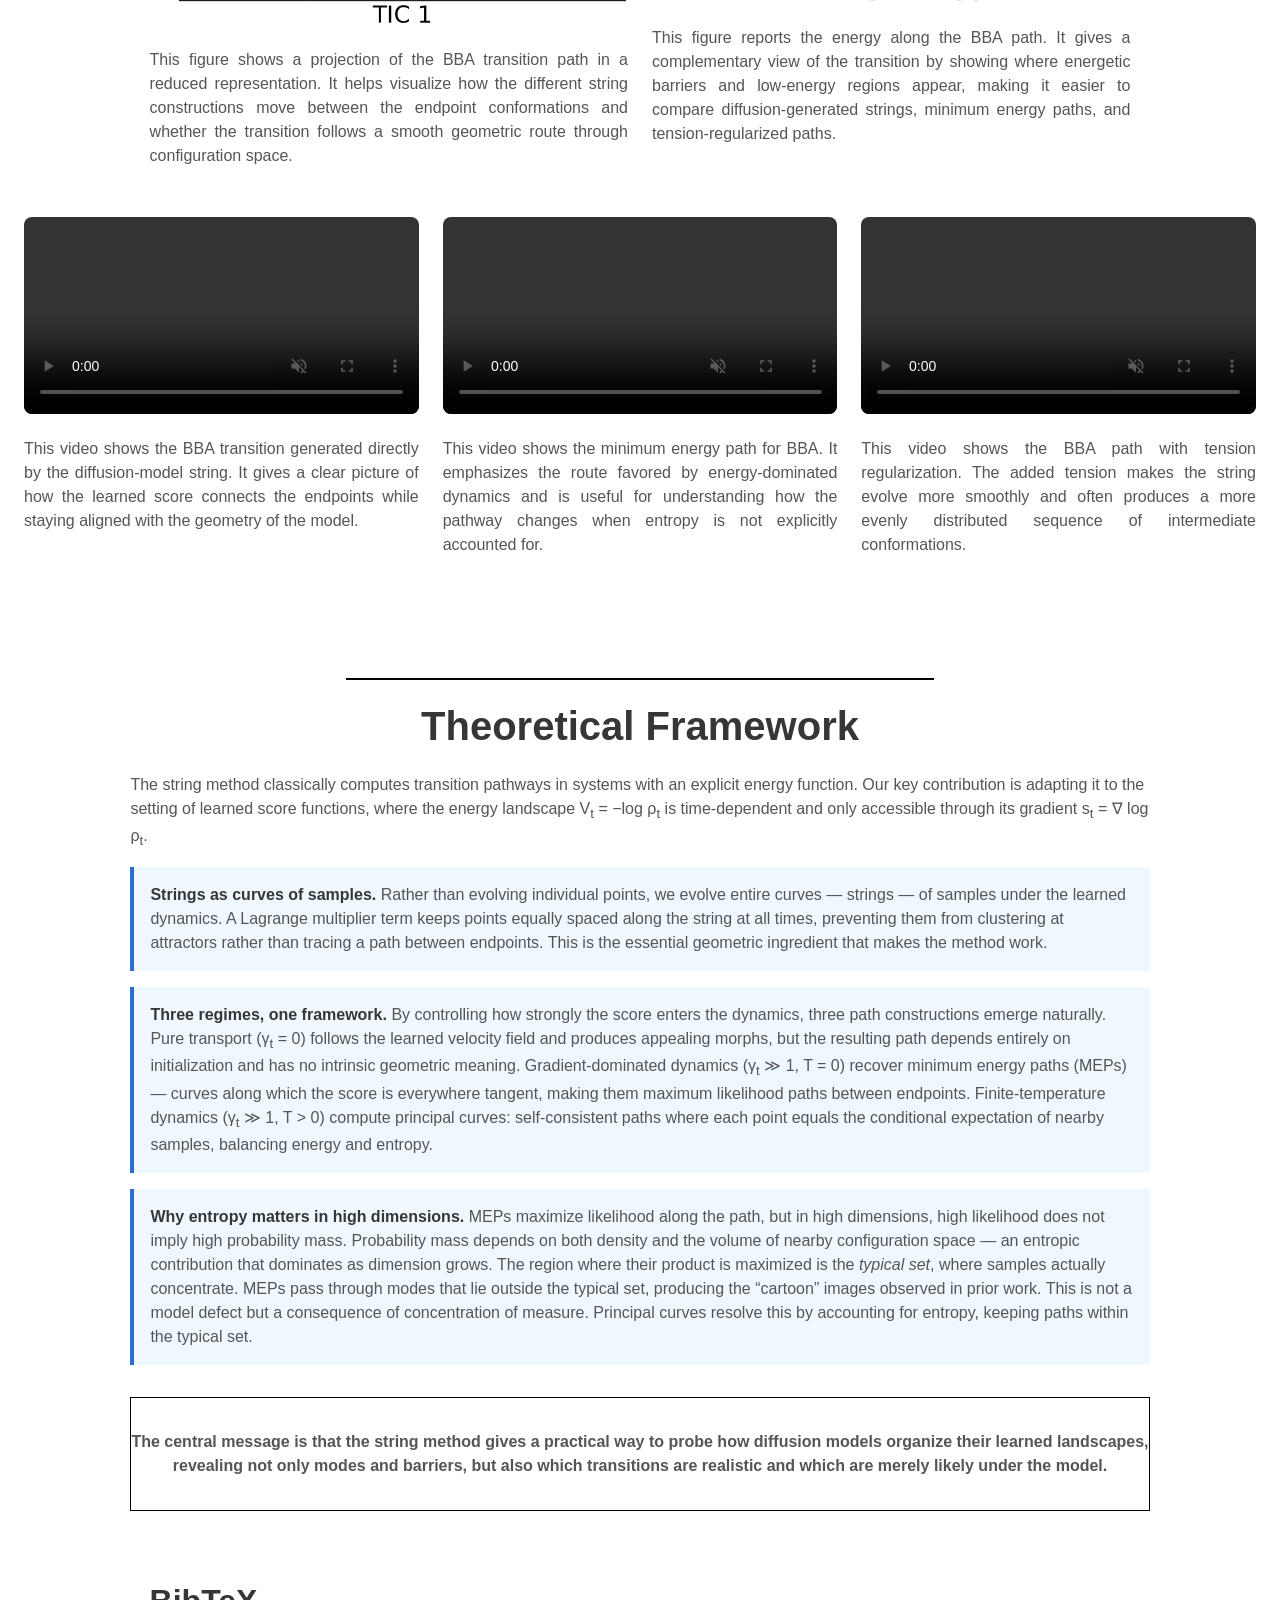
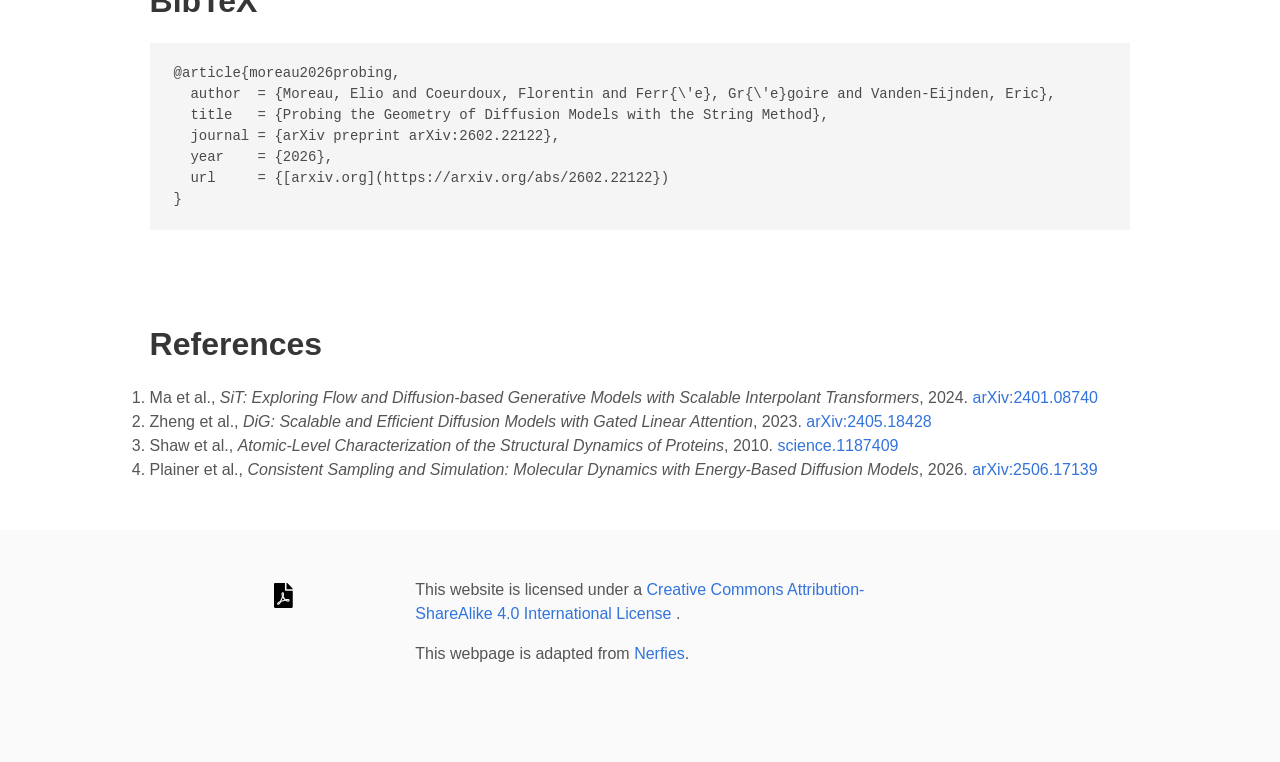
==== commit cf061cdb: "Added references, need Adenine Kynase" ====
--- a/index.html
+++ b/index.html
@@ -667,6 +667,39 @@
       </div>
     </section>
 
+    <!-- REFERENCES SECTION -->
+    <section class="section" id="references">
+      <div class="columns is-centered">
+        <div class="column is-four-fifths">
+          <h2 class="title is-3">References</h2>
+          <ol>
+            <li id="ref1">
+              Ma et al., <em>SiT: Exploring Flow and Diffusion-based Generative Models with Scalable Interpolant Transformers</em>, 2024.
+              <a href="https://arxiv.org/abs/2401.08740">arXiv:2401.08740</a>
+            </li>
+            <!--<li id="ref2">
+              M&uuml;ller &amp; Schulz, <em>Adenylate kinase</em>, 1996.
+              <a href="https://pubmed.ncbi.nlm.nih.gov/8816846/">PubMed</a>
+            </li>
+            <li id="ref3">
+              Beckstein et al., <em>Zipping and Unzipping of Adenylate Kinase</em>, 2009.
+              <a href="https://arxiv.org/abs/0906.2807">arXiv:0906.2807</a>
+            </li>-->
+            <li id="ref4">
+              Zheng et al., <em>DiG: Scalable and Efficient Diffusion Models with Gated Linear Attention</em>, 2023.
+              <a href="https://arxiv.org/abs/2405.18428">arXiv:2405.18428</a>
+            </li>
+            <li id="ref5">
+              Shaw et al., <em>Atomic-Level Characterization of the Structural Dynamics of Proteins</em>, 2010.
+              <a href="https://www.science.org/doi/10.1126/science.1187409">science.1187409</a>
+            </li>
+            <li id="ref6">
+              Plainer et al., <em>Consistent Sampling and Simulation: Molecular Dynamics with Energy-Based Diffusion Models</em>, 2026.
+ <a href="https://arxiv.org/abs/2506.17139">arXiv:2506.17139</a>
+            </li>
+          </ol>
+    </section>
+
     <footer class="footer">
       <div class="container">
         <div class="content has-text-centered">
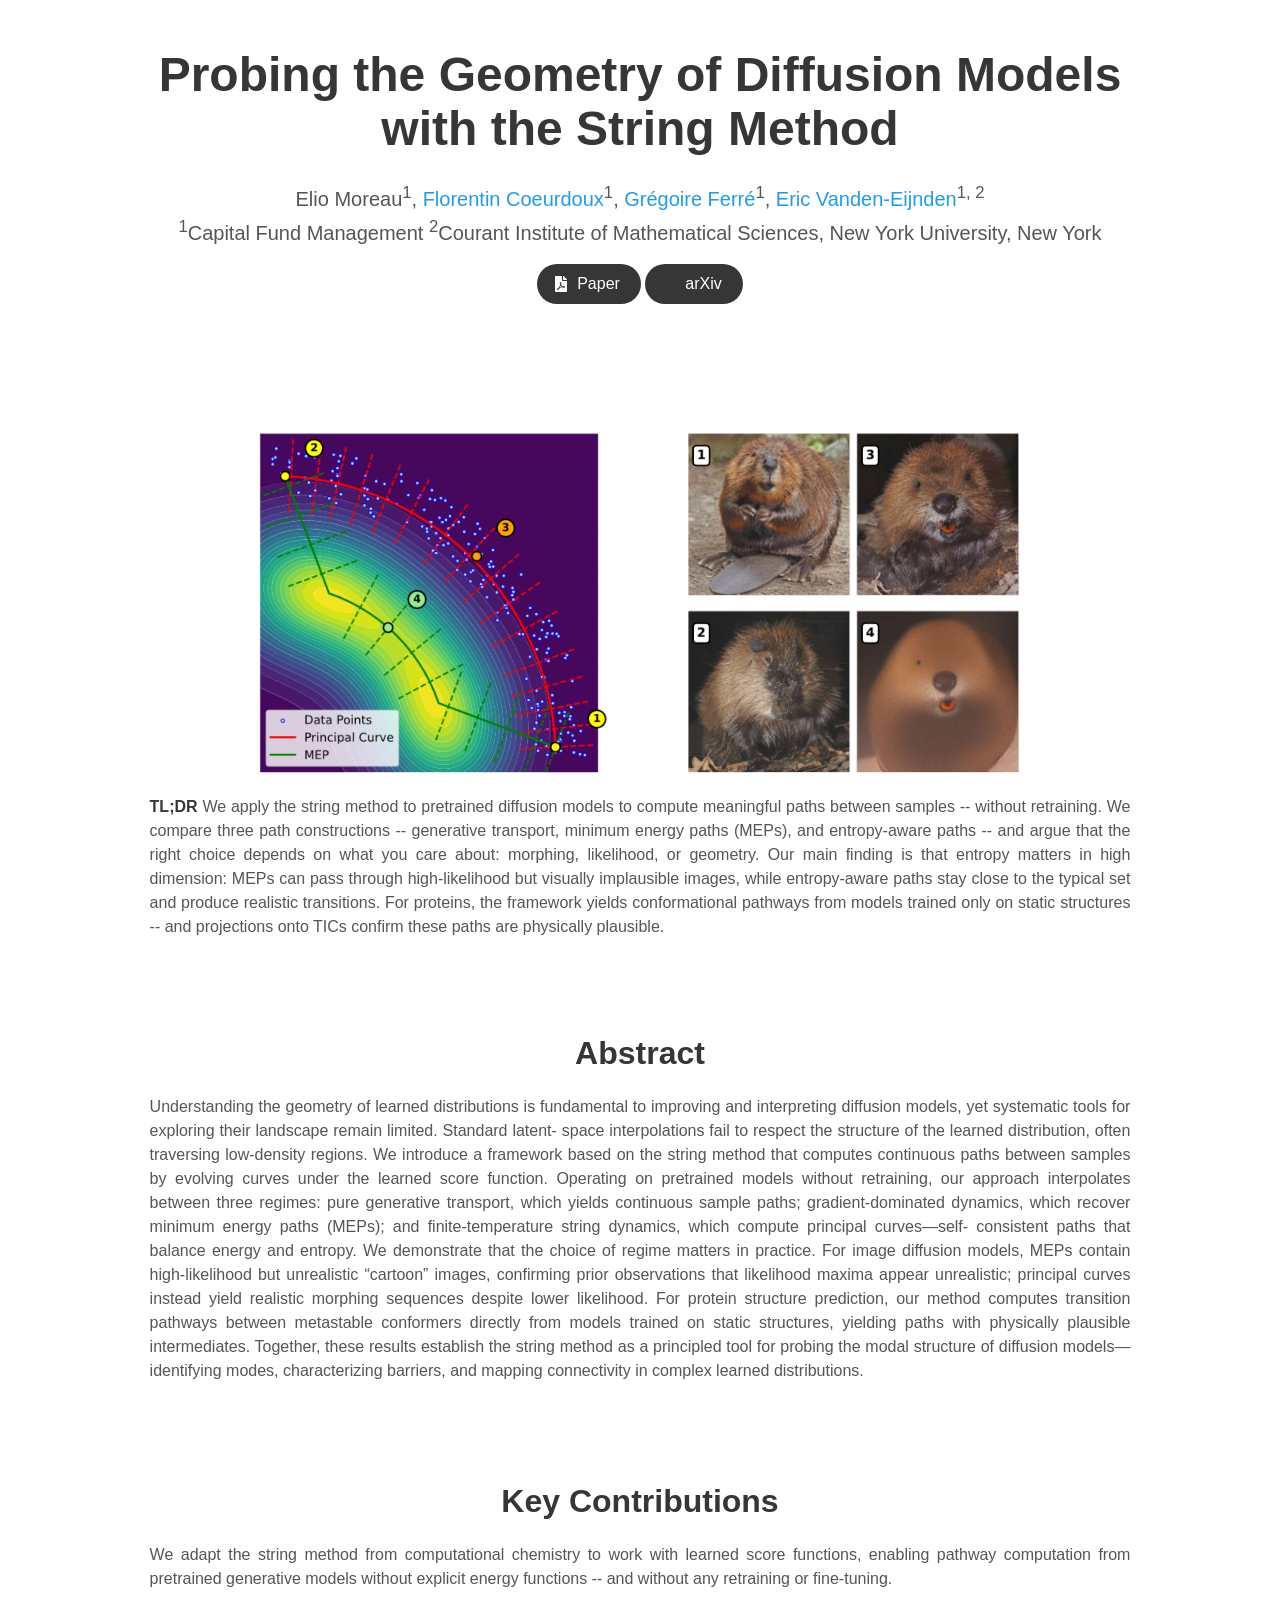
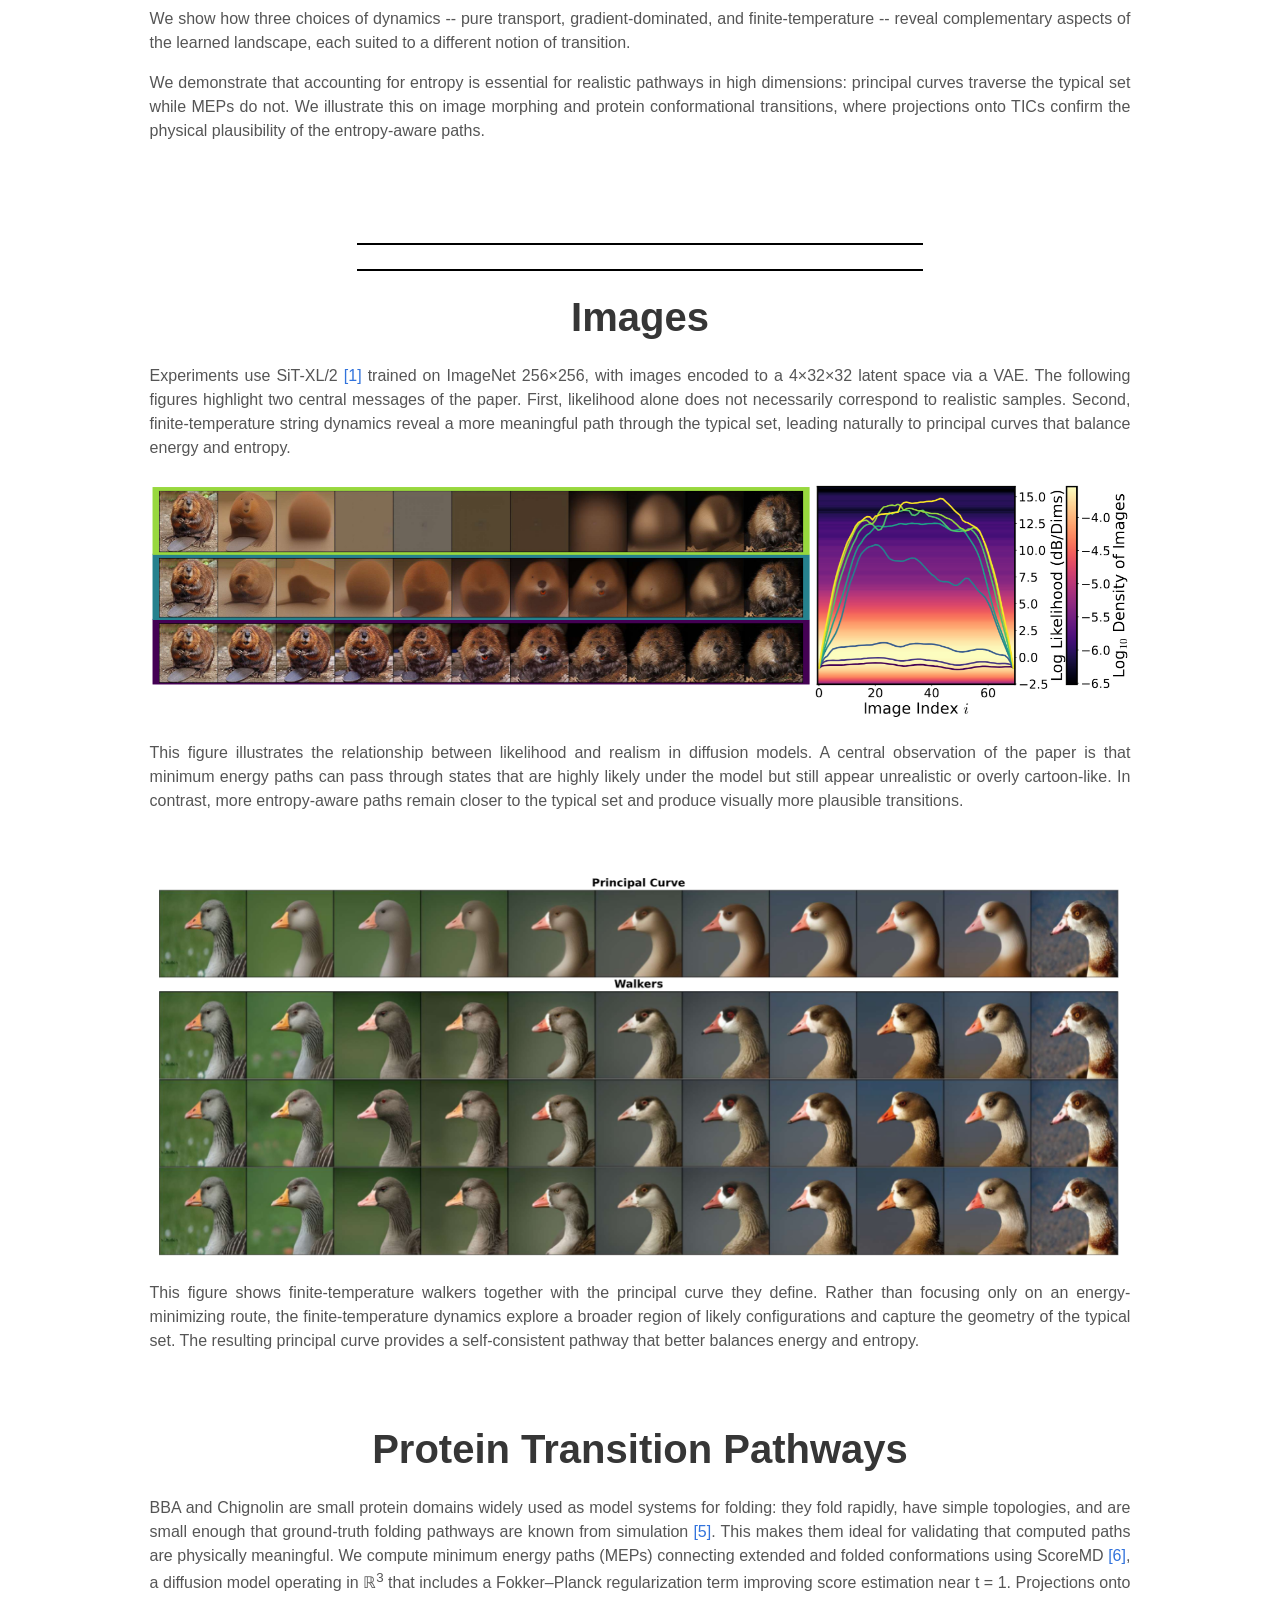
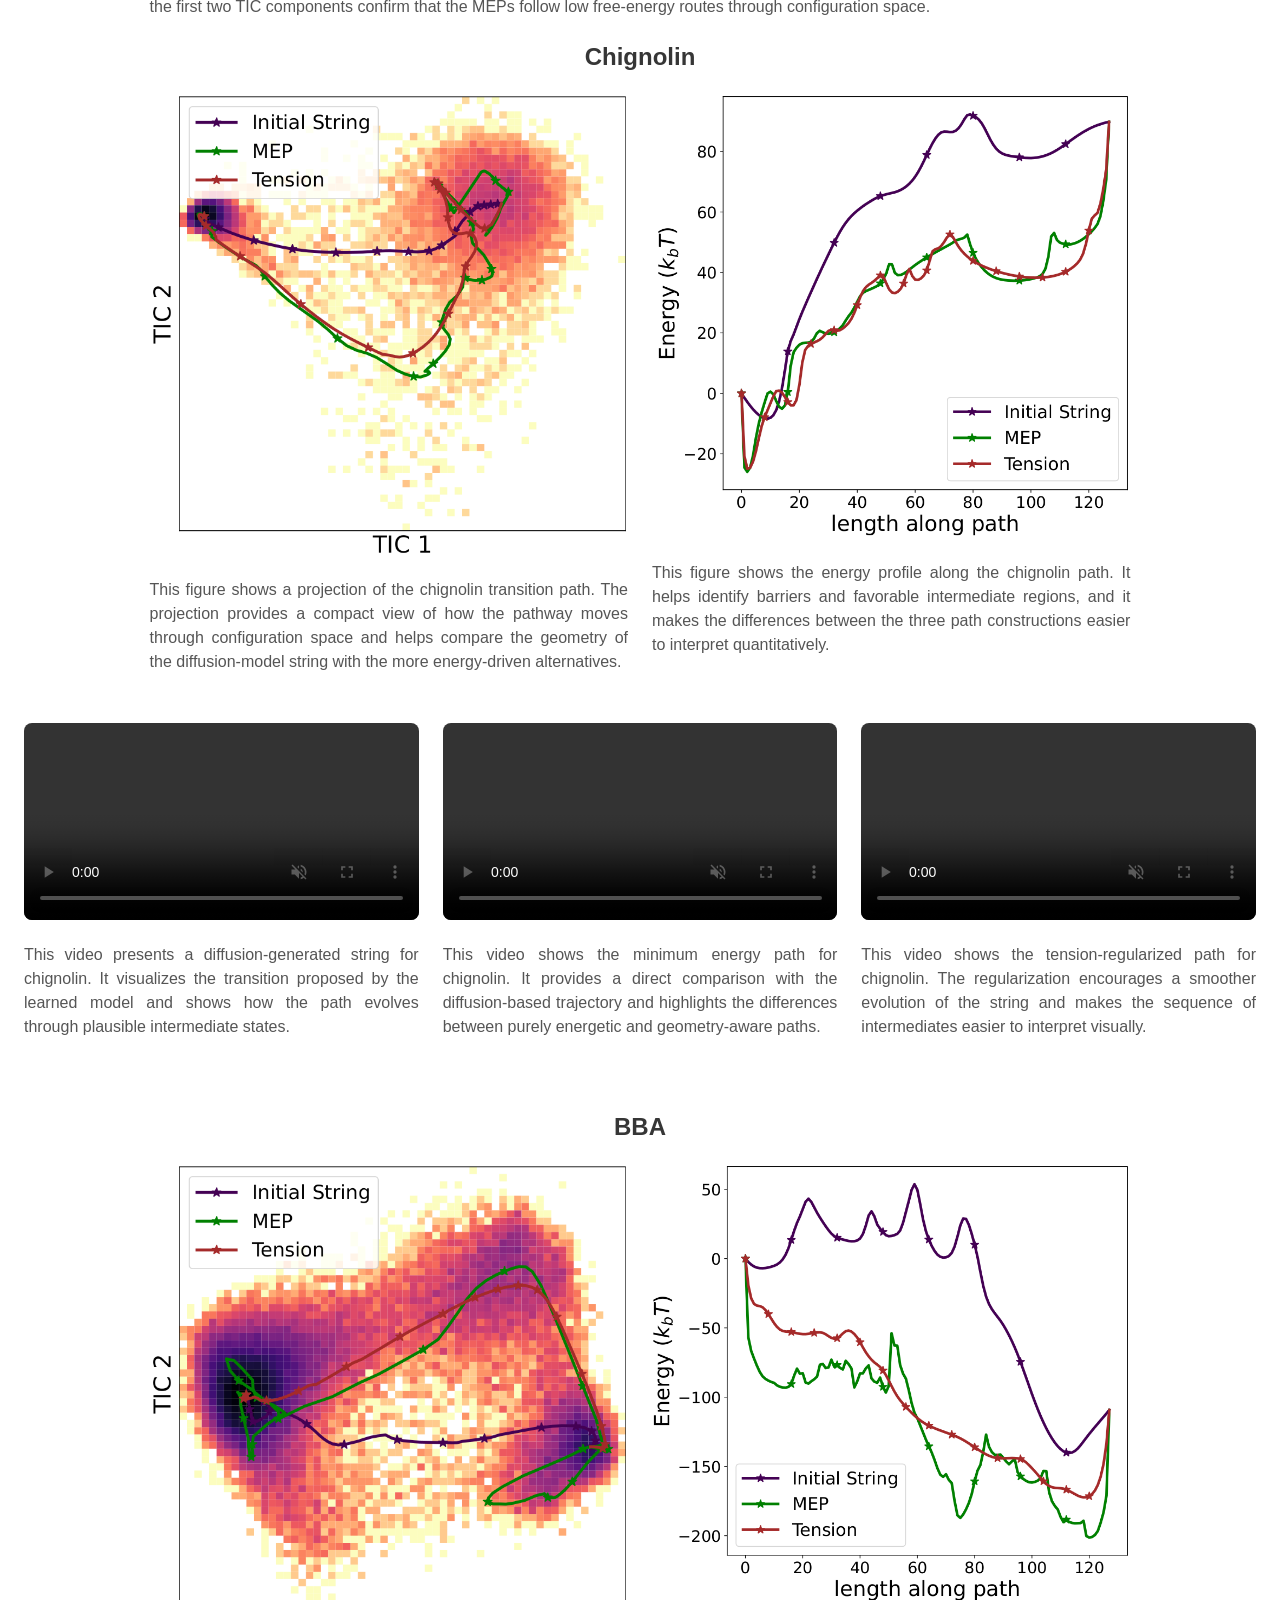
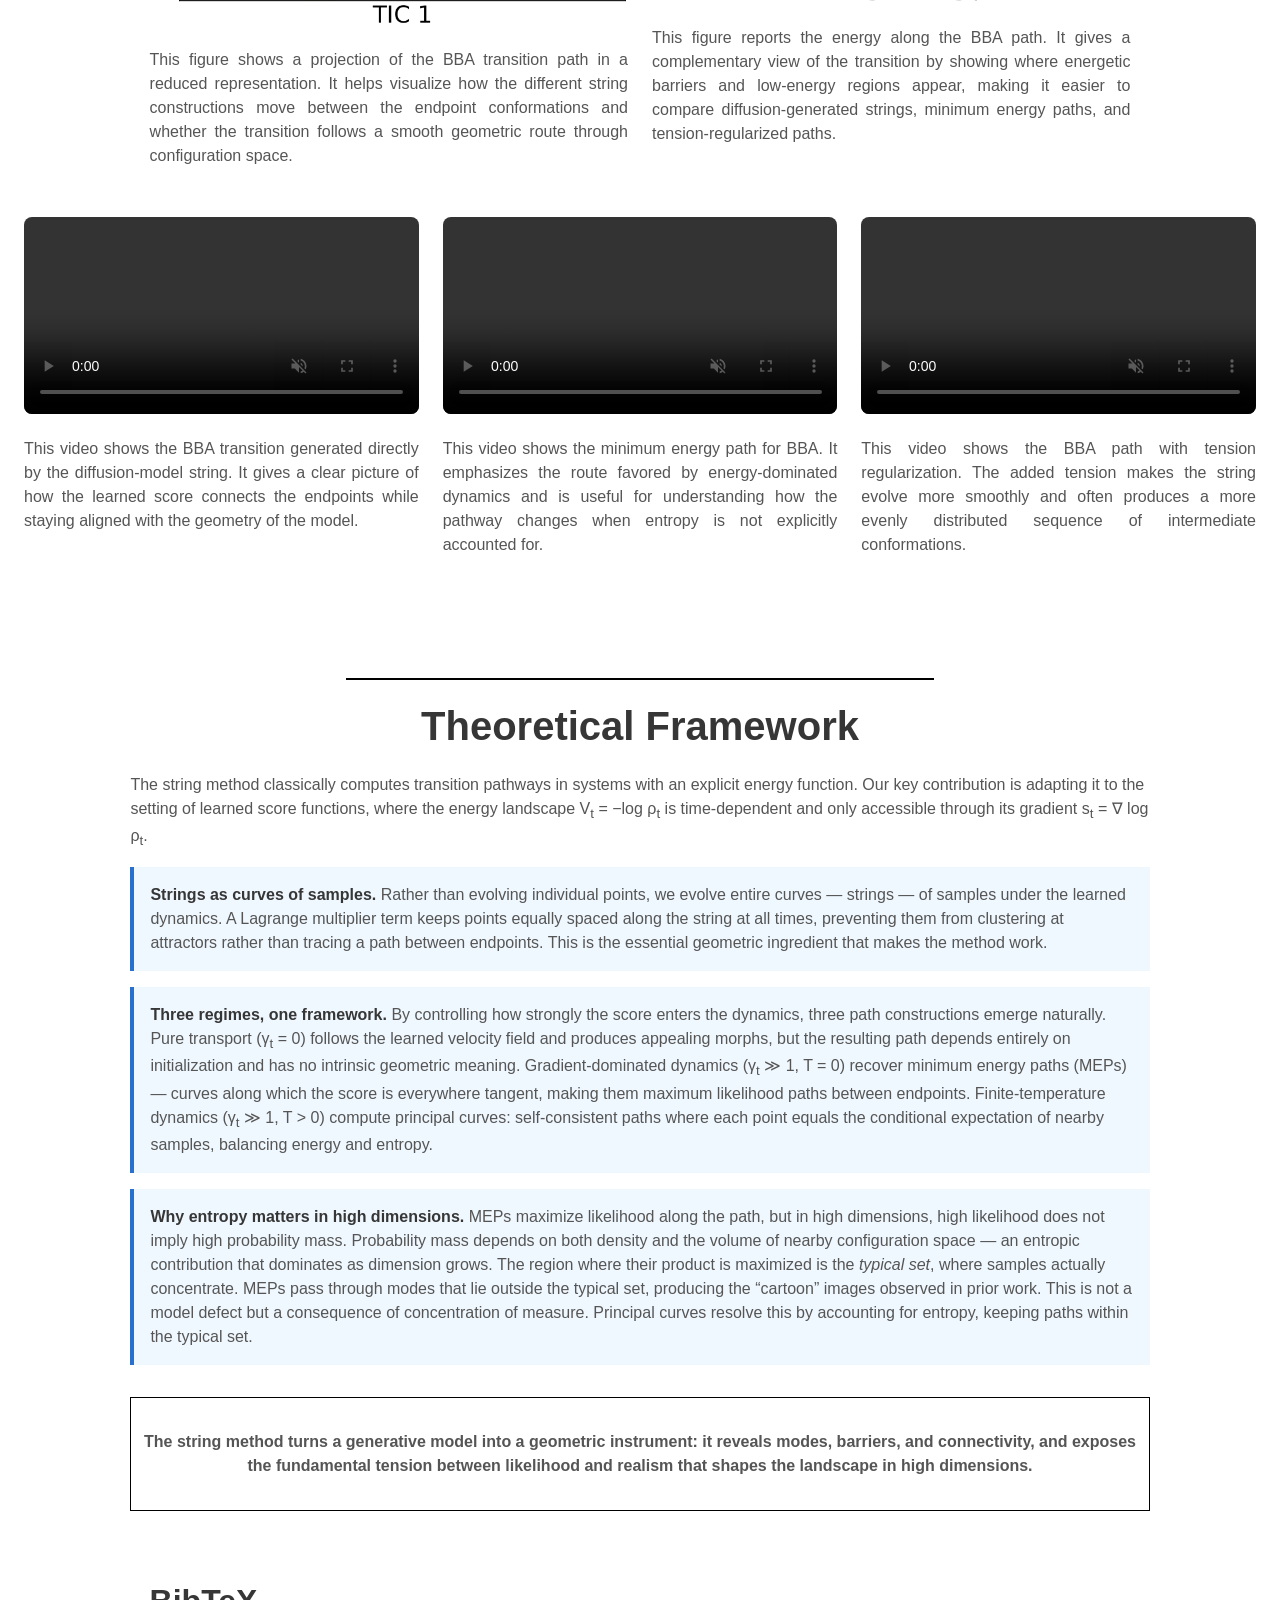
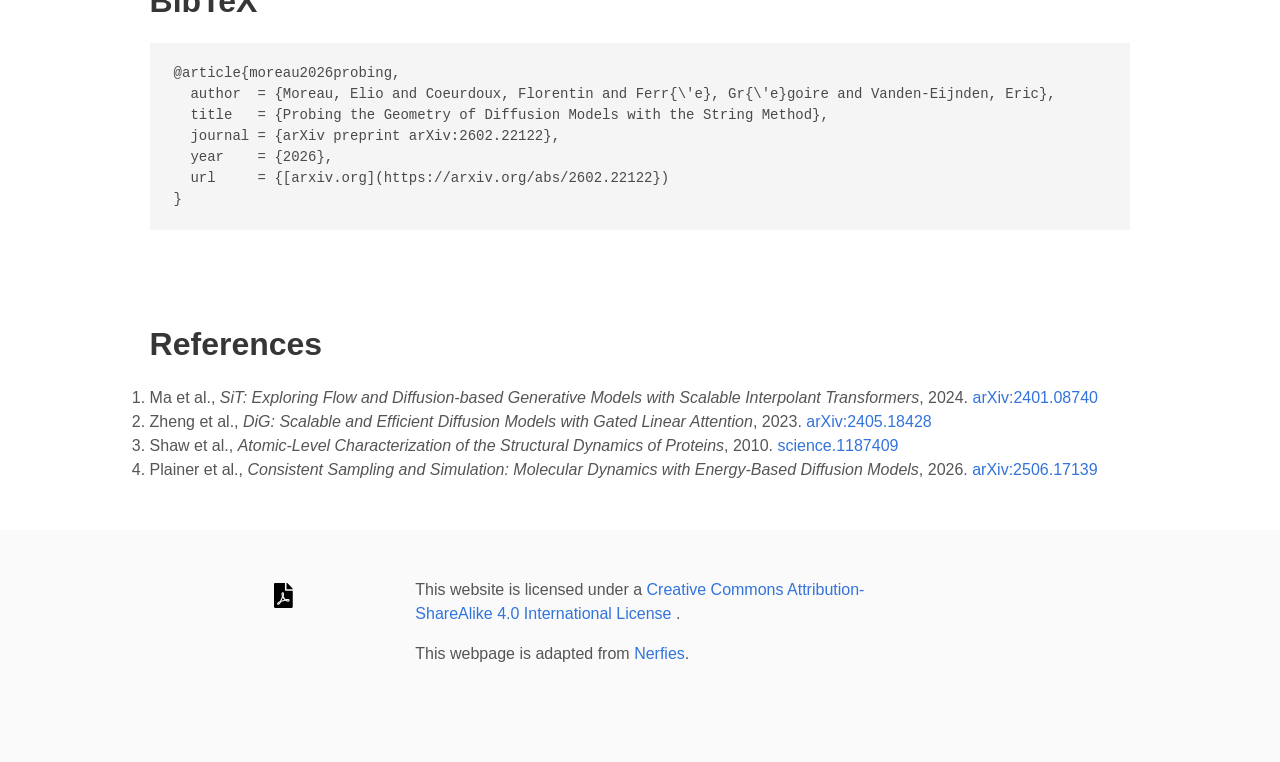
==== commit d8e23bc6: "changed conclusion" ====
--- a/index.html
+++ b/index.html
@@ -644,9 +644,9 @@
           "
         >
           <b>
-            The central message is that the string method gives a practical way to probe how diffusion models organize
-            their learned landscapes, revealing not only modes and barriers, but also which transitions are realistic
-            and which are merely likely under the model.
+            The string method turns a generative model into a geometric instrument:
+            it reveals modes, barriers, and connectivity, and exposes the fundamental tension
+            between likelihood and realism that shapes the landscape in high dimensions.
           </b>
         </div>
       </div>
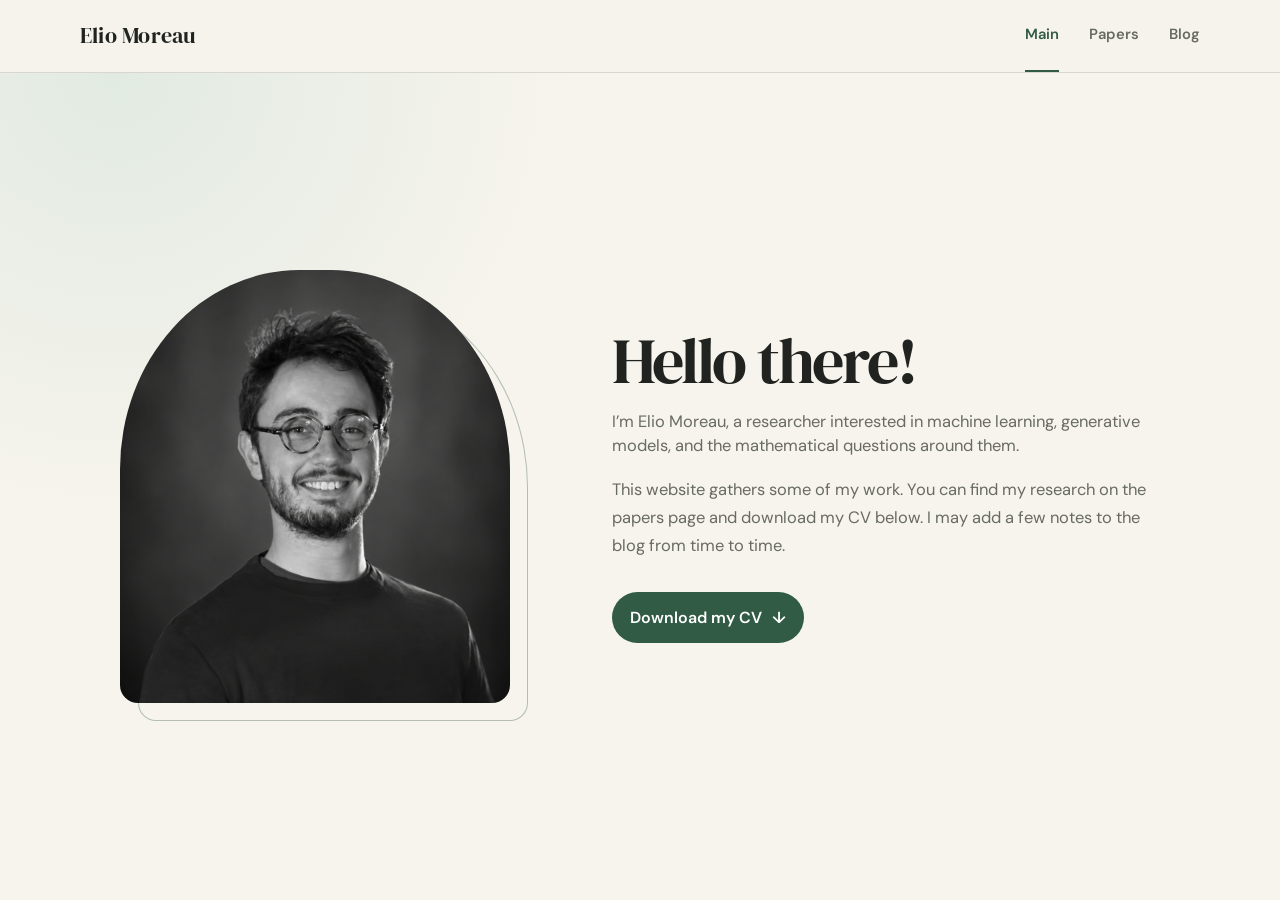
==== commit ee5dcc98: "made into my personal website" ====
--- a/index.html
+++ b/index.html
@@ -2,734 +2,55 @@
 <html lang="en">
   <head>
     <meta charset="utf-8" />
+    <meta name="viewport" content="width=device-width, initial-scale=1" />
     <meta
       name="description"
-      content="Project page for Probing the Geometry of Diffusion Models with the String Method."
+      content="Personal website of Elio Moreau, researcher in machine learning and generative models."
     />
-    <meta
-      name="keywords"
-      content="Diffusion Models, String Method, Minimum Energy Path, Protein Transitions, Generative Models"
-    />
-    <meta name="viewport" content="width=device-width, initial-scale=1.0" />
+    <title>Elio Moreau</title>
+    <link rel="stylesheet" href="./static/css/personal.css" />
+  </head>
+  <body class="personal-site">
+    <header class="site-nav">
+      <nav class="site-nav__inner" aria-label="Main navigation">
+        <a class="site-nav__name" href="./index.html">Elio Moreau</a>
+        <div class="site-nav__links">
+          <a class="is-active" href="./index.html" aria-current="page">Main</a>
+          <a href="./papers.html">Papers</a>
+          <a href="./blog.html">Blog</a>
+        </div>
+      </nav>
+    </header>
 
-    <!--Embedd LateX dans ce fichier HTML-->
-    <!-- <script defer src="[cdn.jsdelivr.net](https://cdn.jsdelivr.net/npm/mathjax@4/tex-chtml.js)"></script> -->
-    <!-- KaTeX for LaTeX rendering -->
-    <link
-      rel="stylesheet"
-      href="[cdn.jsdelivr.net](https://cdn.jsdelivr.net/npm/katex@0.16.9/dist/katex.min.css)"
-      integrity="sha384-n8MVd4RsNIU0tAv4ct0nTaAbDJwPJzDEaqSD1odI+WdtXRGWt2kTvGFasHpSy3SV"
-      crossorigin="anonymous"
-    />
-    <script
-      defer
-      src="[cdn.jsdelivr.net](https://cdn.jsdelivr.net/npm/katex@0.16.9/dist/katex.min.js)"
-      integrity="sha384-XjKyOOlGwcjNTAIQHIpgOno0Hl1YQqzUOEleOLALmuqehneUG+vnGctmUb0ZY0l8"
-      crossorigin="anonymous"
-    ></script>
-    <script
-      defer
-      src="[cdn.jsdelivr.net](https://cdn.jsdelivr.net/npm/katex@0.16.9/dist/contrib/auto-render.min.js)"
-      integrity="sha384-+VBxd3r6XgURycqtZ117nYw44OOcIax56Z4dCRWbxyPt0Koah1uHoK0o4+/RRE05"
-      crossorigin="anonymous"
-      onload="renderMathInElement(document.body, {
-      delimiters: [
-        {left: '$$', right: '$$', display: true},
-        {left: '$', right: '$', display: false}
-      ]
-    });"
-    ></script>
-
-    <title>Probing the Geometry of Diffusion Models with the String Method</title>
-
-    <!-- Global site tag (gtag.js) - Google Analytics -->
-    <script
-      async
-      src="[googletagmanager.com](https://www.googletagmanager.com/gtag/js?id=G-PYVRSFMDRL)"
-    ></script>
-    <script>
-      window.dataLayer = window.dataLayer || [];
-
-      function gtag() {
-        dataLayer.push(arguments);
-      }
-
-      gtag("js", new Date());
-      gtag("config", "G-PYVRSFMDRL");
-    </script>
-
-    <!--Add an icon on the navigator tab-->
-    <link rel="icon" href="./static/images/cat.PNG" />
-
-    <!-- Import CSS files -->
-    <link
-      href="[fonts.googleapis.com](https://fonts.googleapis.com/css?family=Google+Sans|Noto+Sans|Castoro)"
-      rel="stylesheet"
-    />
-
-    <link rel="stylesheet" href="./static/css/bulma.min.css" />
-    <link rel="stylesheet" href="./static/css/bulma-carousel.min.css" />
-    <link rel="stylesheet" href="./static/css/bulma-slider.min.css" />
-    <link rel="stylesheet" href="./static/css/fontawesome.all.min.css" />
-    <link
-      rel="stylesheet"
-      href="[cdn.jsdelivr.net](https://cdn.jsdelivr.net/gh/jpswalsh/academicons@1/css/academicons.min.css)"
-    />
-    <link rel="stylesheet" href="./static/css/index.css" />
-
-    <script src="[ajax.googleapis.com](https://ajax.googleapis.com/ajax/libs/jquery/3.5.1/jquery.min.js)"></script>
-    <script defer src="./static/js/fontawesome.all.min.js"></script>
-    <script src="./static/js/bulma-carousel.min.js"></script>
-    <script src="./static/js/bulma-slider.min.js"></script>
-    <script src="./static/js/index.js"></script>
-  </head>
-
-  <body>
-    <section class="hero">
-      <div class="hero-body">
-        <div class="container is-max-desktop">
-          <div class="columns is-centered">
-            <div class="column is-four-fifths has-text-centered">
-              <h1 class="title is-1 publication-title">
-                Probing the Geometry of Diffusion Models with the String Method
-              </h1>
-
-              <div class="is-size-5 publication-authors">
-                <span class="author-block">Elio Moreau<sup>1</sup>,</span>
-                <span class="author-block">
-                  <a href="[florentincdx.github.io](https://florentincdx.github.io/)" target="_blank">Florentin Coeurdoux</a><sup>1</sup>,
-                </span>
-                <span class="author-block">
-                  <a href="[sites.google.com](https://sites.google.com/view/gferre/accueil)" target="_blank">Grégoire Ferré</a><sup>1</sup>,
-                </span>
-                <span class="author-block">
-                  <a href="[wp.nyu.edu](https://wp.nyu.edu/courantinstituteofmathematicalsciences-eve2/)" target="_blank">Eric Vanden-Eijnden</a><sup>1, 2</sup>
-                </span>
-              </div>
-
-              <div class="is-size-5 publication-authors">
-                <span class="author-block"><sup>1</sup>Capital Fund Management</span>
-                <span class="author-block"><sup>2</sup>Courant Institute of Mathematical Sciences, New York University, New York</span>
-              </div>
-              <!--
-              <div class="has-text-centered" style="margin-top: 1.5em">
-                <span class="tag is-info is-medium">ICML 2026</span>
-              </div>
-              -->
-              <div class="column has-text-centered">
-                <div class="publication-links">
-                  <span class="link-block">
-                    <a
-                      href="[arxiv.org](https://arxiv.org/pdf/2602.22122.pdf)"
-                      class="external-link button is-normal is-rounded is-dark"
-                      target="_blank"
-                    >
-                      <span class="icon">
-                        <i class="fas fa-file-pdf"></i>
-                      </span>
-                      <span>Paper</span>
-                    </a>
-                  </span>
-
-                  <span class="link-block">
-                    <a
-                      href="[arxiv.org](https://arxiv.org/abs/2602.22122)"
-                      class="external-link button is-normal is-rounded is-dark"
-                      target="_blank"
-                    >
-                      <span class="icon">
-                        <i class="ai ai-arxiv"></i>
-                      </span>
-                      <span>arXiv</span>
-                    </a>
-                  </span>
-
-                  <!-- Uncomment if you want to add a code repo later -->
-                  <!--
-                  <span class="link-block">
-                    <a
-                      href="[github.com](https://github.com/your-repo)"
-                      class="external-link button is-normal is-rounded is-dark"
-                      target="_blank"
-                    >
-                      <span class="icon">
-                        <i class="fab fa-github"></i>
-                      </span>
-                      <span>Code</span>
-                    </a>
-                  </span>
-                  -->
-                </div>
-              </div>
-            </div>
-          </div>
-        </div>
-      </div>
-    </section>
-
-    <section class="section">
-      <div class="container is-max-desktop">
-        <div class="columns is-centered">
-          <div class="column is-four-fifths has-text-centered">
-            <div class="imgContainer" style="margin-bottom: 30px">
-              <img
-                src="static/images/teaser.png"
-                alt="Teaser figure for Probing the Geometry of Diffusion Models with the String Method"
-                height="80%"
-                width="80%"
-                style="position: relative; transform: translateY(12px)"
-              />
-            </div>
-            <div class="content has-text-justified">
-              <p>
-                <strong>TL;DR</strong> We apply the string method to pretrained diffusion models to compute meaningful paths between samples -- without retraining.
-                We compare three path constructions -- generative transport, minimum energy paths (MEPs), and entropy-aware paths -- and argue that the right choice depends on what you care about: morphing, likelihood, or geometry.
-                Our main finding is that entropy matters in high dimension: MEPs can pass through high-likelihood but visually implausible images, while entropy-aware paths stay close to the typical set and produce realistic transitions.
-                For proteins, the framework yields conformational pathways from models trained only on static structures -- and projections onto TICs confirm these paths are physically plausible.
-              </p>
-            </div>
-          </div>
-        </div>
-      </div>
-    </section>
-
-    <section class="section">
-      <div class="container is-max-desktop" style="margin-bottom: 100px">
-        <div class="columns is-centered has-text-centered">
-          <div class="column is-four-fifths">
-            <h2 class="title is-3">Abstract</h2>
-            <div class="content has-text-justified">
-              <p>
-                Understanding the geometry of learned distributions is fundamental to improving and interpreting
-                diffusion models, yet systematic tools for exploring their landscape remain limited. Standard latent-
-                space interpolations fail to respect the structure of the learned distribution, often traversing low-density
-                regions. We introduce a framework based on the string method that computes continuous paths
-                between samples by evolving curves under the learned score function. Operating on pretrained models
-                without retraining, our approach interpolates between three regimes: pure generative transport,
-                which yields continuous sample paths; gradient-dominated dynamics, which recover minimum
-                energy paths (MEPs); and finite-temperature string dynamics, which compute principal curves—self-
-                consistent paths that balance energy and entropy. We demonstrate that the choice of regime matters
-                in practice. For image diffusion models, MEPs contain high-likelihood but unrealistic “cartoon”
-                images, confirming prior observations that likelihood maxima appear unrealistic; principal curves
-                instead yield realistic morphing sequences despite lower likelihood. For protein structure prediction,
-                our method computes transition pathways between metastable conformers directly from models
-                trained on static structures, yielding paths with physically plausible intermediates. Together, these
-                results establish the string method as a principled tool for probing the modal structure of diffusion
-                models—identifying modes, characterizing barriers, and mapping connectivity in complex learned distributions.
-              </p>
-            </div>
-          </div>
-        </div>
+    <main class="home">
+      <div class="home__portrait-wrap">
+        <img
+          class="home__portrait"
+          src="./static/images/Elio.png"
+          alt="Portrait of Elio Moreau"
+        />
       </div>
 
-      <div class="container is-max-desktop" style="margin-bottom: 100px">
-        <div class="columns is-centered has-text-centered">
-          <div class="column is-four-fifths">
-            <h2 class="title is-3">Key Contributions</h2>
-            <div class="content has-text-justified">
-              <p>
-                We adapt the string method from computational chemistry to work with learned score functions, enabling pathway computation from pretrained generative models without explicit energy functions -- and without any retraining or fine-tuning.
-              </p>
-              <p>
-                We show how three choices of dynamics -- pure transport, gradient-dominated, and finite-temperature -- reveal complementary aspects of the learned landscape, each suited to a different notion of transition.
-              </p>
-              <p>
-                We demonstrate that accounting for entropy is essential for realistic pathways in high dimensions: principal curves traverse the typical set while MEPs do not. We illustrate this on image morphing and protein conformational transitions, where projections onto TICs confirm the physical plausibility of the entropy-aware paths.
-              </p>
-            </div>
-          </div>
-        </div>
-      </div>
-
-      <hr
-        style="
-          border: 1px solid black;
-          background: black;
-          border: none;
-          margin-left: 27%;
-          margin-right: 27%;
-        "
-      />
-
-      <hr
-        style="
-          border: 1px solid black;
-          background: black;
-          border: none;
-          margin-left: 27%;
-          margin-right: 27%;
-        "
-      />
-
-      <div class="columns is-centered">
-        <div class="column is-four-fifths">
-          <h1 class="title is-2 has-text-centered">Images</h1>
-          <p class="has-text-justified">
-            Experiments use SiT-XL/2 <a href="https://arxiv.org/abs/2401.08740">[1]</a> trained on
-            ImageNet 256&times;256, with images encoded to a 4&times;32&times;32 latent space via a VAE.
-            The following figures highlight two central messages of the paper. First, likelihood alone
-            does not necessarily correspond to realistic samples. Second, finite-temperature string
-            dynamics reveal a more meaningful path through the typical set, leading naturally to
-            principal curves that balance energy and entropy.
-          </p>
-        </div>
-      </div>
-
-      <div class="columns is-centered" style="margin-bottom: 4%">
-        <div class="column is-four-fifths">
-          <div class="has-text-centered">
-            <img
-              src="static/images/likelihood_and_realism.png"
-              alt="Relationship between likelihood and realism"
-              style="border-radius: 8px; width: 100%;"
-            />
-          </div>
-          <div class="content has-text-justified" style="margin-top: 1rem;">
-            <p>
-              This figure illustrates the relationship between likelihood and realism in diffusion models.
-              A central observation of the paper is that minimum energy paths can pass through states that are
-              highly likely under the model but still appear unrealistic or overly cartoon-like.
-              In contrast, more entropy-aware paths remain closer to the typical set and produce visually more plausible transitions.
-            </p>
-          </div>
-        </div>
-      </div>
-
-      <div class="columns is-centered" style="margin-bottom: 5%">
-        <div class="column is-four-fifths">
-          <div class="has-text-centered">
-            <img
-              src="static/images/finite_T_goose.png"
-              alt="Finite-temperature walkers and principal curve"
-              style="border-radius: 8px; width: 100%;"
-            />
-          </div>
-          <div class="content has-text-justified" style="margin-top: 1rem;">
-            <p>
-              This figure shows finite-temperature walkers together with the principal curve they define.
-              Rather than focusing only on an energy-minimizing route, the finite-temperature dynamics explore a broader region
-              of likely configurations and capture the geometry of the typical set.
-              The resulting principal curve provides a self-consistent pathway that better balances energy and entropy.
-            </p>
-          </div>
-        </div>
-      </div>
-
-
-      <div class="columns is-centered">
-        <div class="column is-four-fifths">
-          <h1 class="title is-2 has-text-centered">Protein Transition Pathways</h1>
-          <p class="has-text-justified">
-            BBA and Chignolin are small protein domains widely used as model systems for folding:
-            they fold rapidly, have simple topologies, and are small enough that ground-truth folding
-            pathways are known from simulation <a href="https://arxiv.org/abs/1103.1040">[5]</a>.
-            This makes them ideal for validating that computed paths are physically meaningful.
-            We compute minimum energy paths (MEPs) connecting extended and folded conformations
-            using ScoreMD <a href="https://arxiv.org/abs/2506.00000">[6]</a>, a diffusion model
-            operating in &Ropf;<sup>3</sup> that includes a Fokker&ndash;Planck regularization term
-            improving score estimation near t&nbsp;=&nbsp;1. Projections onto the first two TIC
-            components confirm that the MEPs follow low free-energy routes through configuration space.
-          </p>
-        </div>
-      </div>
-
-
-      <div class="columns is-centered">
-        <div class="column is-four-fifths">
-          <h2 class="title is-4 has-text-centered">Chignolin</h2>
-        </div>
-      </div>
-
-            <div class="columns is-centered" style="margin-bottom: 3%">
-        <div class="column is-four-fifths">
-          <div class="columns is-multiline">
-            <div class="column is-6">
-              <div class="has-text-centered">
-                <img
-                  src="static/images/chi_projection.png"
-                  alt="Projection of the chignolin path"
-                  style="border-radius: 8px; width: 100%;"
-                />
-              </div>
-              <div class="content has-text-justified" style="margin-top: 1rem;">
-                <p>
-                  This figure shows a projection of the chignolin transition path.
-                  The projection provides a compact view of how the pathway moves through configuration space
-                  and helps compare the geometry of the diffusion-model string with the more energy-driven alternatives.
-                </p>
-              </div>
-            </div>
-
-            <div class="column is-6">
-              <div class="has-text-centered">
-                <img
-                  src="static/images/chi_energy.png"
-                  alt="Energy along the chignolin path"
-                  style="border-radius: 8px; width: 100%;"
-                />
-              </div>
-              <div class="content has-text-justified" style="margin-top: 1rem;">
-                <p>
-                  This figure shows the energy profile along the chignolin path.
-                  It helps identify barriers and favorable intermediate regions,
-                  and it makes the differences between the three path constructions easier to interpret quantitatively.
-                </p>
-              </div>
-            </div>
-          </div>
-        </div>
-      </div>
-
-
-      <div class="columns is-centered is-multiline" style="margin-bottom: 5%">
-        <div class="column is-4">
-          <div class="has-text-centered">
-            <video
-              autoplay
-              controls
-              muted
-              loop
-              playsinline
-              style="width: 100%; border-radius: 8px;"
-            >
-              <source src="./static/videos/chi_init.mp4" type="video/mp4" />
-            </video>
-          </div>
-          <div class="content has-text-justified" style="margin-top: 1rem;">
-            <p>
-              This video presents a diffusion-generated string for chignolin. It visualizes the transition proposed by
-              the learned model and shows how the path evolves through plausible intermediate states.
-            </p>
-          </div>
-        </div>
-
-        <div class="column is-4">
-          <div class="has-text-centered">
-            <video
-              autoplay
-              controls
-              muted
-              loop
-              playsinline
-              style="width: 100%; border-radius: 8px;"
-            >
-              <source src="./static/videos/chi_mep.mp4" type="video/mp4" />
-            </video>
-          </div>
-          <div class="content has-text-justified" style="margin-top: 1rem;">
-            <p>
-              This video shows the minimum energy path for chignolin. It provides a direct comparison with the
-              diffusion-based trajectory and highlights the differences between purely energetic and geometry-aware paths.
-            </p>
-          </div>
-        </div>
-
-        <div class="column is-4">
-          <div class="has-text-centered">
-            <video
-              autoplay
-              controls
-              muted
-              loop
-              playsinline
-              style="width: 100%; border-radius: 8px;"
-            >
-              <source src="./static/videos/chi_tension.mp4" type="video/mp4" />
-            </video>
-          </div>
-          <div class="content has-text-justified" style="margin-top: 1rem;">
-            <p>
-              This video shows the tension-regularized path for chignolin. The regularization encourages a smoother
-              evolution of the string and makes the sequence of intermediates easier to interpret visually.
-            </p>
-          </div>
-        </div>
-      </div>
-
-      <div class="columns is-centered">
-        <div class="column is-four-fifths">
-          <h2 class="title is-4 has-text-centered">BBA</h2>
-        </div>
-      </div>
-
-            <div class="columns is-centered" style="margin-bottom: 3%">
-        <div class="column is-four-fifths">
-          <div class="columns is-multiline">
-            <div class="column is-6">
-              <div class="has-text-centered">
-                <img
-                  src="static/images/bba_projection.png"
-                  alt="Projection of the BBA path"
-                  style="border-radius: 8px; width: 100%;"
-                />
-              </div>
-              <div class="content has-text-justified" style="margin-top: 1rem;">
-                <p>
-                  This figure shows a projection of the BBA transition path in a reduced representation.
-                  It helps visualize how the different string constructions move between the endpoint conformations
-                  and whether the transition follows a smooth geometric route through configuration space.
-                </p>
-              </div>
-            </div>
-
-            <div class="column is-6">
-              <div class="has-text-centered">
-                <img
-                  src="static/images/bba_energy.png"
-                  alt="Energy along the BBA path"
-                  style="border-radius: 8px; width: 100%;"
-                />
-              </div>
-              <div class="content has-text-justified" style="margin-top: 1rem;">
-                <p>
-                  This figure reports the energy along the BBA path.
-                  It gives a complementary view of the transition by showing where energetic barriers and low-energy regions appear,
-                  making it easier to compare diffusion-generated strings, minimum energy paths, and tension-regularized paths.
-                </p>
-              </div>
-            </div>
-          </div>
-        </div>
-      </div>
-
-
-      <div class="columns is-centered is-multiline" style="margin-bottom: 3%">
-        <div class="column is-4">
-          <div class="has-text-centered">
-            <video
-              autoplay
-              controls
-              muted
-              loop
-              playsinline
-              style="width: 100%; border-radius: 8px;"
-            >
-              <source src="./static/videos/bba_init.mp4" type="video/mp4" />
-            </video>
-          </div>
-          <div class="content has-text-justified" style="margin-top: 1rem;">
-            <p>
-              This video shows the BBA transition generated directly by the diffusion-model string. It gives a clear
-              picture of how the learned score connects the endpoints while staying aligned with the geometry of the model.
-            </p>
-          </div>
-        </div>
-
-        <div class="column is-4">
-          <div class="has-text-centered">
-            <video
-              autoplay
-              controls
-              muted
-              loop
-              playsinline
-              style="width: 100%; border-radius: 8px;"
-            >
-              <source src="./static/videos/bba_mep.mp4" type="video/mp4" />
-            </video>
-          </div>
-          <div class="content has-text-justified" style="margin-top: 1rem;">
-            <p>
-              This video shows the minimum energy path for BBA. It emphasizes the route favored by energy-dominated
-              dynamics and is useful for understanding how the pathway changes when entropy is not explicitly accounted for.
-            </p>
-          </div>
-        </div>
-
-        <div class="column is-4">
-          <div class="has-text-centered">
-            <video
-              autoplay
-              controls
-              muted
-              loop
-              playsinline
-              style="width: 100%; border-radius: 8px;"
-            >
-              <source src="./static/videos/bba_tension.mp4" type="video/mp4" />
-            </video>
-          </div>
-          <div class="content has-text-justified" style="margin-top: 1rem;">
-            <p>
-              This video shows the BBA path with tension regularization. The added tension makes the string evolve more
-              smoothly and often produces a more evenly distributed sequence of intermediate conformations.
-            </p>
-          </div>
-        </div>
-      </div>
-    </section>
-
-    <hr
-      style="
-        border: 1px solid black;
-        background: black;
-        border: none;
-        margin-left: 27%;
-        margin-right: 27%;
-      "
-    />
-
-    <div class="columns is-centered">
-      <div class="column is-four-fifths">
-        <h1 class="title is-2 has-text-centered">Theoretical Framework</h1>
-
+      <section class="home__intro" aria-labelledby="intro-title">
+        <h1 id="intro-title">Hello there!</h1>
+        <p class="home__lead">
+          I’m Elio Moreau, a researcher interested in machine learning,
+          generative models, and the mathematical questions around them.
+        </p>
         <p>
-          The string method classically computes transition pathways in systems with an explicit energy function.
-          Our key contribution is adapting it to the setting of learned score functions, where the energy
-          landscape V<sub>t</sub> = &minus;log &rho;<sub>t</sub> is time-dependent and only accessible
-          through its gradient s<sub>t</sub> = &nabla; log &rho;<sub>t</sub>.
+          This website gathers some of my work. You can find my research on the
+          papers page and download my CV below. I may add a few notes to the
+          blog from time to time.
         </p>
-
-        <p
-          style="
-            background-color: #f0f8ff;
-            padding: 1em;
-            border-left: 4px solid #2970cc;
-            margin: 1em 0;
-          "
+        <a
+          class="cv-button"
+          href="./static/pdfs/CV_Elio_Moreau.pdf"
+          download
         >
-          <strong>Strings as curves of samples.</strong> Rather than evolving individual points, we evolve
-          entire curves &mdash; strings &mdash; of samples under the learned dynamics. A Lagrange multiplier
-          term keeps points equally spaced along the string at all times, preventing them from clustering at
-          attractors rather than tracing a path between endpoints. This is the essential geometric ingredient
-          that makes the method work.
-        </p>
-
-        <p
-          style="
-            background-color: #f0f8ff;
-            padding: 1em;
-            border-left: 4px solid #2970cc;
-            margin: 1em 0;
-          "
-        >
-          <strong>Three regimes, one framework.</strong> By controlling how strongly the score enters the
-          dynamics, three path constructions emerge naturally. Pure transport (&gamma;<sub>t</sub> = 0)
-          follows the learned velocity field and produces appealing morphs, but the resulting path depends
-          entirely on initialization and has no intrinsic geometric meaning. Gradient-dominated dynamics
-          (&gamma;<sub>t</sub> &gg; 1, T = 0) recover minimum energy paths (MEPs) &mdash; curves along
-          which the score is everywhere tangent, making them maximum likelihood paths between endpoints.
-          Finite-temperature dynamics (&gamma;<sub>t</sub> &gg; 1, T &gt; 0) compute principal curves:
-          self-consistent paths where each point equals the conditional expectation of nearby samples,
-          balancing energy and entropy.
-        </p>
-
-        <p
-          style="
-            background-color: #f0f8ff;
-            padding: 1em;
-            border-left: 4px solid #2970cc;
-            margin: 1em 0;
-          "
-        >
-          <strong>Why entropy matters in high dimensions.</strong> MEPs maximize likelihood along the path,
-          but in high dimensions, high likelihood does not imply high probability mass. Probability mass
-          depends on both density and the volume of nearby configuration space &mdash; an entropic
-          contribution that dominates as dimension grows. The region where their product is maximized is
-          the <em>typical set</em>, where samples actually concentrate. MEPs pass through modes that lie
-          outside the typical set, producing the &ldquo;cartoon&rdquo; images observed in prior work.
-          This is not a model defect but a consequence of concentration of measure. Principal curves
-          resolve this by accounting for entropy, keeping paths within the typical set.
-        </p>
-
-        <div
-          class="has-text-centered"
-          style="
-            margin-top: 2rem;
-            border-style: solid;
-            border-color: black;
-            border-width: 0.1rem;
-            padding-top: 2rem;
-            padding-bottom: 2rem;
-          "
-        >
-          <b>
-            The string method turns a generative model into a geometric instrument:
-            it reveals modes, barriers, and connectivity, and exposes the fundamental tension
-            between likelihood and realism that shapes the landscape in high dimensions.
-          </b>
-        </div>
-      </div>
-    </div>
-
-    <section class="section" id="BibTeX">
-      <div class="columns is-centered">
-        <div class="column is-four-fifths">
-          <h2 class="title is-3">BibTeX</h2>
-          <pre><code>@article{moreau2026probing,
-  author  = {Moreau, Elio and Coeurdoux, Florentin and Ferr{\'e}, Gr{\'e}goire and Vanden-Eijnden, Eric},
-  title   = {Probing the Geometry of Diffusion Models with the String Method},
-  journal = {arXiv preprint arXiv:2602.22122},
-  year    = {2026},
-  url     = {[arxiv.org](https://arxiv.org/abs/2602.22122})
-}</code></pre>
-        </div>
-      </div>
-    </section>
-
-    <!-- REFERENCES SECTION -->
-    <section class="section" id="references">
-      <div class="columns is-centered">
-        <div class="column is-four-fifths">
-          <h2 class="title is-3">References</h2>
-          <ol>
-            <li id="ref1">
-              Ma et al., <em>SiT: Exploring Flow and Diffusion-based Generative Models with Scalable Interpolant Transformers</em>, 2024.
-              <a href="https://arxiv.org/abs/2401.08740">arXiv:2401.08740</a>
-            </li>
-            <!--<li id="ref2">
-              M&uuml;ller &amp; Schulz, <em>Adenylate kinase</em>, 1996.
-              <a href="https://pubmed.ncbi.nlm.nih.gov/8816846/">PubMed</a>
-            </li>
-            <li id="ref3">
-              Beckstein et al., <em>Zipping and Unzipping of Adenylate Kinase</em>, 2009.
-              <a href="https://arxiv.org/abs/0906.2807">arXiv:0906.2807</a>
-            </li>-->
-            <li id="ref4">
-              Zheng et al., <em>DiG: Scalable and Efficient Diffusion Models with Gated Linear Attention</em>, 2023.
-              <a href="https://arxiv.org/abs/2405.18428">arXiv:2405.18428</a>
-            </li>
-            <li id="ref5">
-              Shaw et al., <em>Atomic-Level Characterization of the Structural Dynamics of Proteins</em>, 2010.
-              <a href="https://www.science.org/doi/10.1126/science.1187409">science.1187409</a>
-            </li>
-            <li id="ref6">
-              Plainer et al., <em>Consistent Sampling and Simulation: Molecular Dynamics with Energy-Based Diffusion Models</em>, 2026.
- <a href="https://arxiv.org/abs/2506.17139">arXiv:2506.17139</a>
-            </li>
-          </ol>
-    </section>
-
-    <footer class="footer">
-      <div class="container">
-        <div class="content has-text-centered">
-          <a class="icon-link" href="[arxiv.org](https://arxiv.org/pdf/2602.22122.pdf)" target="_blank">
-            <i class="fas fa-file-pdf"></i>
-          </a>
-          <a class="icon-link" href="[arxiv.org](https://arxiv.org/abs/2602.22122)" target="_blank">
-            <i class="ai ai-arxiv"></i>
-          </a>
-        </div>
-        <div class="columns is-centered">
-          <div class="column is-8">
-            <div class="content">
-              <p>
-                This website is licensed under a
-                <a
-                  rel="license"
-                  href="[creativecommons.org](http://creativecommons.org/licenses/by-sa/4.0/)"
-                >
-                  Creative Commons Attribution-ShareAlike 4.0 International License
-                </a>.
-              </p>
-              <p>
-                This webpage is adapted from
-                <a href="[github.com](https://github.com/nerfies/nerfies.github.io)">Nerfies</a>.
-              </p>
-            </div>
-          </div>
-        </div>
-      </div>
-    </footer>
+          Download my CV
+          <span aria-hidden="true">↓</span>
+        </a>
+      </section>
+    </main>
   </body>
 </html>
--- a/static/css/personal.css
+++ b/static/css/personal.css
@@ -0,0 +1,313 @@
+@import url('https://fonts.googleapis.com/css2?family=DM+Sans:wght@400;500;600&family=DM+Serif+Display&display=swap');
+
+:root {
+  --ink: #20231f;
+  --muted: #676b63;
+  --paper: #f7f4ed;
+  --paper-deep: #ece7db;
+  --accent: #315b45;
+  --accent-light: #dce8df;
+  --line: rgba(32, 35, 31, 0.14);
+}
+
+* {
+  box-sizing: border-box;
+}
+
+html {
+  background: var(--paper);
+}
+
+body.personal-site {
+  min-height: 100vh;
+  margin: 0;
+  color: var(--ink);
+  background:
+    radial-gradient(circle at 9% 8%, rgba(220, 232, 223, 0.8), transparent 29rem),
+    var(--paper);
+  font-family: 'DM Sans', sans-serif;
+  line-height: 1.7;
+}
+
+.site-nav {
+  width: 100%;
+  border-bottom: 1px solid var(--line);
+  background: rgba(247, 244, 237, 0.94);
+  position: relative;
+  z-index: 10;
+}
+
+.site-nav__inner {
+  width: min(1120px, calc(100% - 48px));
+  min-height: 72px;
+  margin: 0 auto;
+  display: flex;
+  align-items: center;
+  justify-content: space-between;
+  gap: 32px;
+}
+
+.site-nav a {
+  color: var(--ink);
+  text-decoration: none;
+}
+
+.site-nav__name {
+  font-family: 'DM Serif Display', Georgia, serif;
+  font-size: 1.35rem;
+  letter-spacing: 0.01em;
+}
+
+.site-nav__links {
+  display: flex;
+  align-items: stretch;
+  align-self: stretch;
+  gap: 30px;
+}
+
+.site-nav__links a {
+  display: flex;
+  align-items: center;
+  border-bottom: 2px solid transparent;
+  color: var(--muted);
+  font-size: 0.92rem;
+  font-weight: 600;
+}
+
+.site-nav__links a:hover,
+.site-nav__links a.is-active {
+  border-bottom-color: var(--accent);
+  color: var(--accent);
+}
+
+.home {
+  width: min(1040px, calc(100% - 48px));
+  min-height: calc(100vh - 73px);
+  margin: 0 auto;
+  padding: 84px 0;
+  display: grid;
+  grid-template-columns: minmax(260px, 390px) minmax(320px, 1fr);
+  align-items: center;
+  gap: clamp(52px, 8vw, 110px);
+}
+
+.home__portrait-wrap {
+  position: relative;
+}
+
+.home__portrait-wrap::before {
+  content: '';
+  position: absolute;
+  inset: 18px -18px -18px 18px;
+  border: 1px solid rgba(49, 91, 69, 0.35);
+  border-radius: 46% 46% 18px 18px;
+}
+
+.home__portrait {
+  position: relative;
+  display: block;
+  width: 100%;
+  aspect-ratio: 0.9;
+  object-fit: cover;
+  object-position: center top;
+  border-radius: 46% 46% 18px 18px;
+  filter: saturate(0.9);
+}
+
+.eyebrow {
+  margin: 0 0 12px;
+  color: var(--accent);
+  font-size: 0.78rem;
+  font-weight: 600;
+  letter-spacing: 0.18em;
+  text-transform: uppercase;
+}
+
+.home h1,
+.page-heading h1 {
+  margin: 0;
+  font-family: 'DM Serif Display', Georgia, serif;
+  font-size: clamp(2.8rem, 5vw, 4.4rem);
+  font-weight: 400;
+  line-height: 0.98;
+  letter-spacing: -0.035em;
+}
+
+.home__intro > p:not(.eyebrow) {
+  max-width: 620px;
+  margin: 18px 0 0;
+  color: var(--muted);
+  font-size: 1.03rem;
+}
+
+.home__intro .home__lead {
+  margin-top: 28px;
+  color: var(--ink);
+  font-size: clamp(1.25rem, 2.2vw, 1.55rem);
+  line-height: 1.45;
+}
+
+.cv-button {
+  width: fit-content;
+  margin-top: 32px;
+  padding: 12px 18px;
+  border-radius: 999px;
+  display: inline-flex;
+  align-items: center;
+  gap: 10px;
+  color: #fff;
+  background: var(--accent);
+  font-weight: 600;
+  text-decoration: none;
+  transition: transform 160ms ease, background 160ms ease;
+}
+
+.cv-button:hover {
+  background: #244a36;
+  transform: translateY(-2px);
+}
+
+.listing-page {
+  width: min(1000px, calc(100% - 48px));
+  margin: 0 auto;
+  padding: 86px 0 120px;
+}
+
+.page-heading {
+  margin-bottom: 58px;
+}
+
+.page-heading h1 {
+  font-size: clamp(3rem, 6vw, 5rem);
+}
+
+.paper-card {
+  padding: 24px;
+  border: 1px solid var(--line);
+  border-radius: 20px;
+  display: grid;
+  grid-template-columns: minmax(260px, 42%) 1fr;
+  gap: 34px;
+  background: rgba(255, 255, 255, 0.38);
+  box-shadow: 0 18px 45px rgba(48, 50, 43, 0.06);
+}
+
+.paper-card__image {
+  min-height: 260px;
+  overflow: hidden;
+  border-radius: 12px;
+  background: #fff;
+}
+
+.paper-card__image img {
+  width: 100%;
+  height: 100%;
+  display: block;
+  object-fit: cover;
+}
+
+.paper-card__content {
+  padding: 10px 12px 10px 0;
+  align-self: center;
+}
+
+.paper-card__year {
+  margin: 0 0 8px;
+  color: var(--accent);
+  font-size: 0.8rem;
+  font-weight: 600;
+  letter-spacing: 0.12em;
+}
+
+.paper-card h2 {
+  margin: 0 0 16px;
+  font-family: 'DM Serif Display', Georgia, serif;
+  font-size: clamp(1.65rem, 3vw, 2.25rem);
+  font-weight: 400;
+  line-height: 1.18;
+}
+
+.paper-card h2 a,
+.text-link {
+  color: var(--ink);
+  text-decoration: none;
+}
+
+.paper-card h2 a:hover,
+.text-link:hover {
+  color: var(--accent);
+}
+
+.paper-card__content > p:not(.paper-card__year) {
+  margin: 0 0 22px;
+  color: var(--muted);
+}
+
+.text-link {
+  font-weight: 600;
+}
+
+body.paper-page > .site-nav {
+  font-family: 'DM Sans', Arial, sans-serif;
+}
+
+@media (max-width: 760px) {
+  .site-nav__inner {
+    width: min(100% - 32px, 1120px);
+    min-height: 64px;
+  }
+
+  .site-nav__name {
+    font-size: 1.12rem;
+  }
+
+  .site-nav__links {
+    gap: 17px;
+  }
+
+  .site-nav__links a {
+    font-size: 0.82rem;
+  }
+
+  .home {
+    width: min(100% - 40px, 560px);
+    padding: 54px 0 76px;
+    grid-template-columns: 1fr;
+    gap: 58px;
+  }
+
+  .home__portrait-wrap {
+    width: min(78vw, 360px);
+    margin: 0 auto;
+  }
+
+  .listing-page {
+    width: min(100% - 32px, 560px);
+    padding-top: 58px;
+  }
+
+  .paper-card {
+    padding: 16px;
+    grid-template-columns: 1fr;
+    gap: 22px;
+  }
+
+  .paper-card__image {
+    min-height: 220px;
+  }
+
+  .paper-card__content {
+    padding: 4px 4px 10px;
+  }
+}
+
+@media (max-width: 430px) {
+  .site-nav__name {
+    display: none;
+  }
+
+  .site-nav__inner,
+  .site-nav__links {
+    justify-content: center;
+  }
+}
